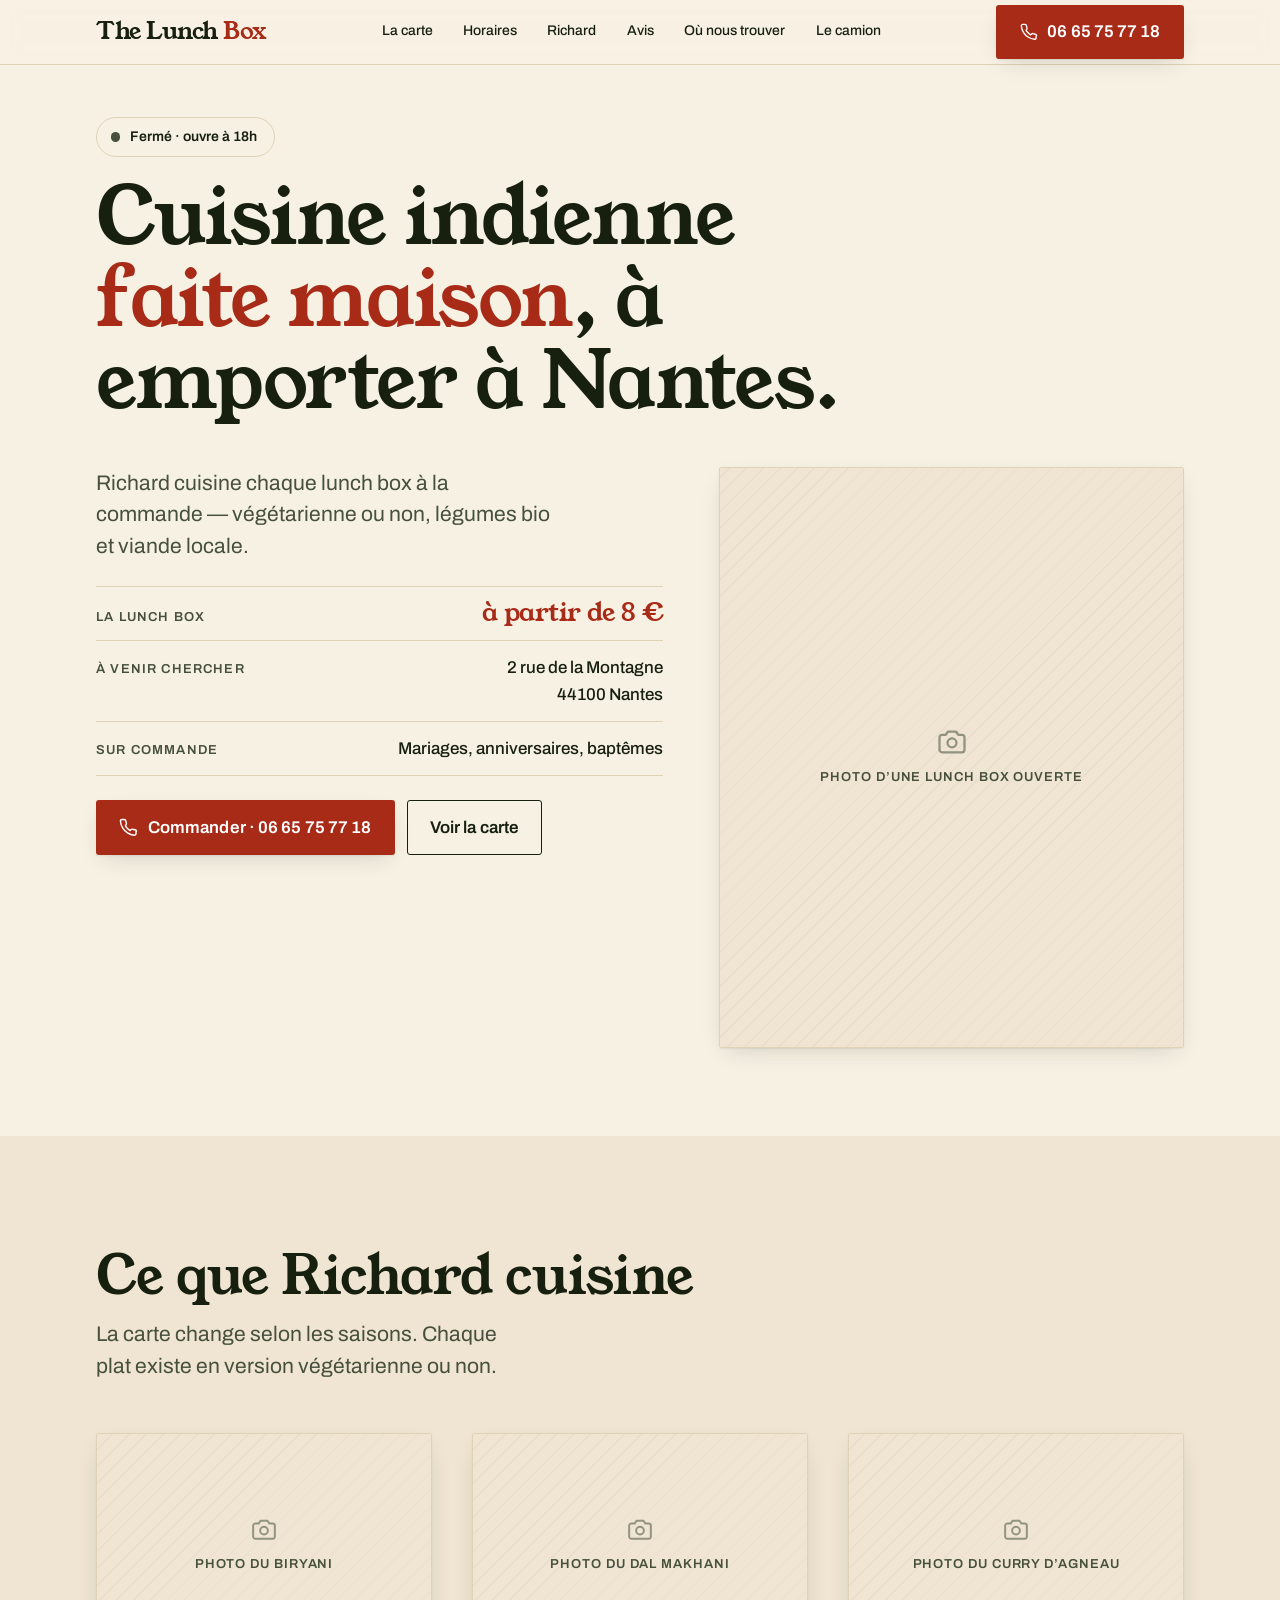
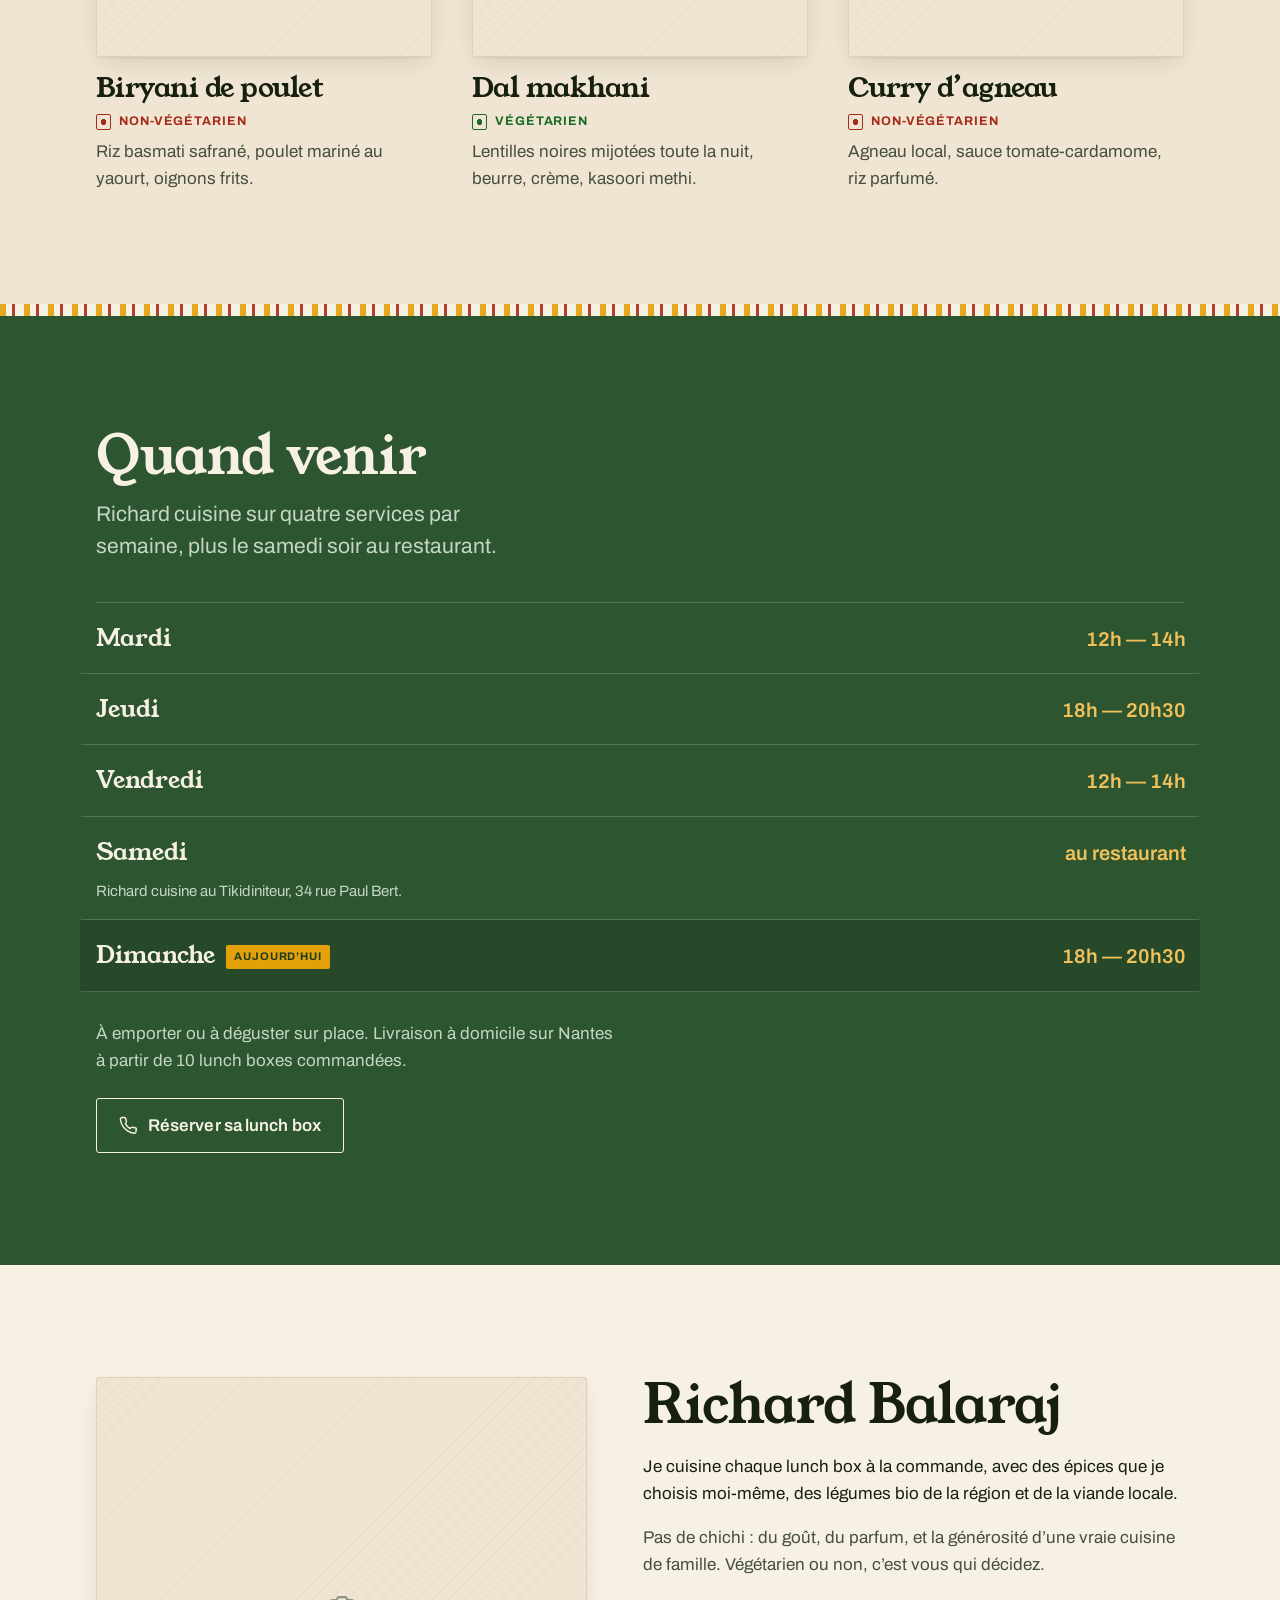
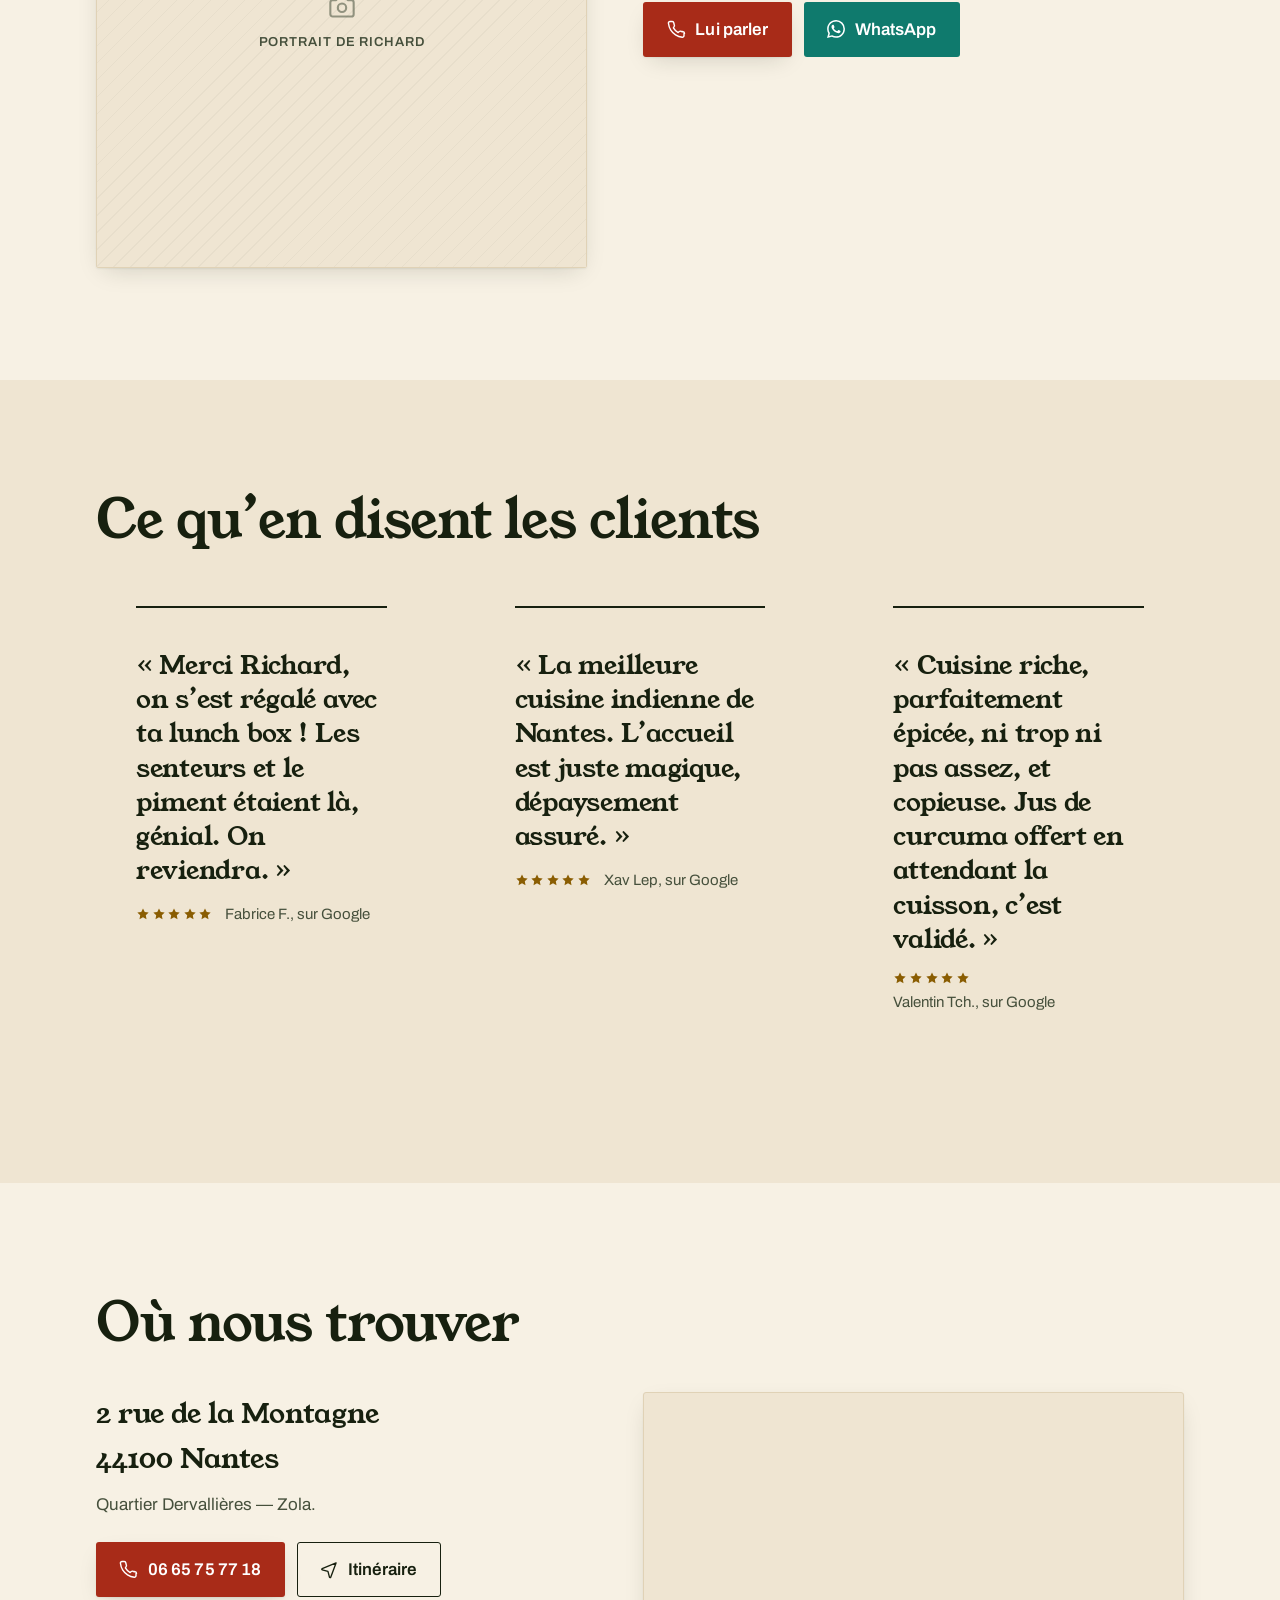
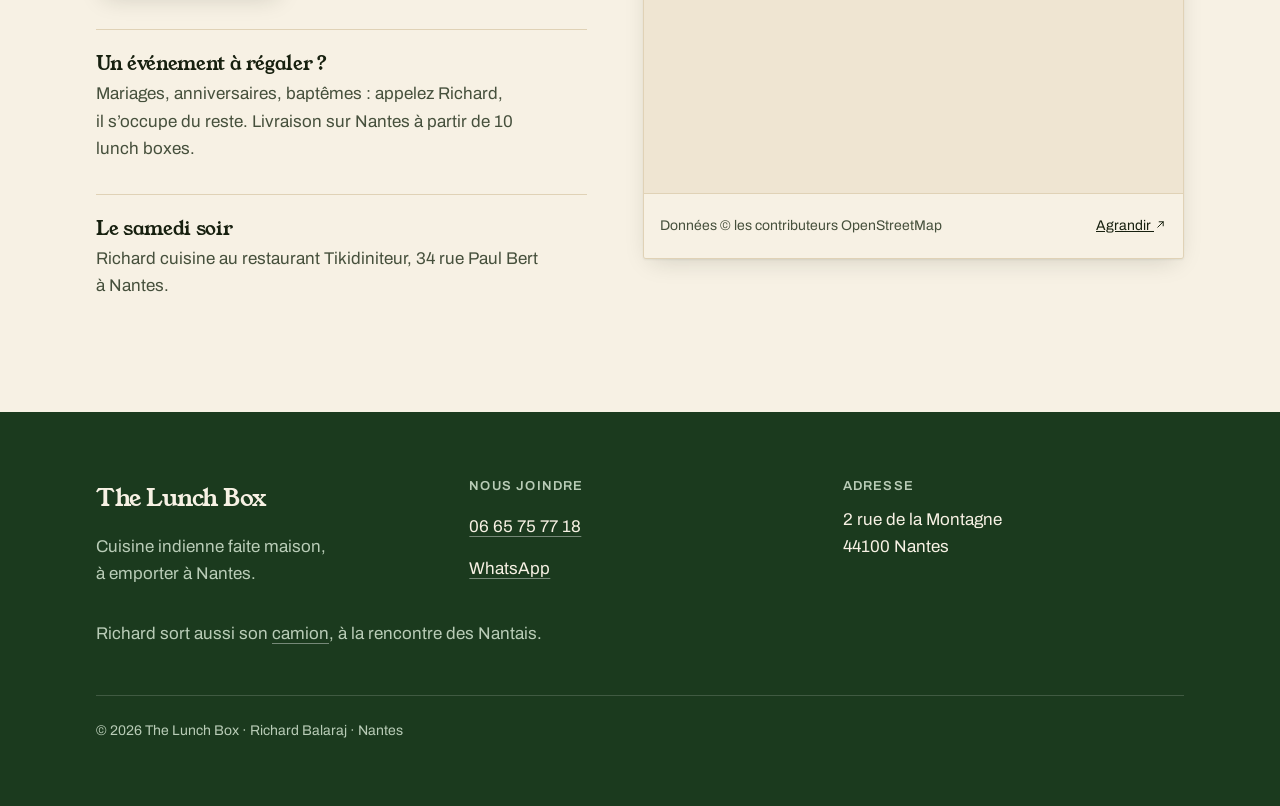
==== index.html @ 8971a8cb "Ajoute la page camion (food-truck.html) Deuxieme page du site pour l'activite camion de Richard, dej" ====
<!doctype html>
<html lang="fr">
<head>
<meta charset="utf-8">
<meta name="viewport" content="width=device-width, initial-scale=1">
<title>The Lunch Box — cuisine indienne à emporter à Nantes</title>
<meta name="description" content="Richard cuisine chaque lunch box à la commande : végétarienne ou non, légumes bio et viande locale. À partir de 8 €, 2 rue de la Montagne, 44100 Nantes. 06 65 75 77 18.">
<meta name="theme-color" content="#F7F1E4">

<meta property="og:type" content="restaurant">
<meta property="og:locale" content="fr_FR">
<meta property="og:site_name" content="The Lunch Box">
<meta property="og:title" content="The Lunch Box — cuisine indienne à emporter à Nantes">
<meta property="og:description" content="La cuisine indienne de Richard, à emporter rue de la Montagne. À partir de 8 €.">
<!-- À AJOUTER quand une photo sera disponible : <meta property="og:image" content="https://…/assets/img/og.jpg"> -->

<link rel="preconnect" href="https://fonts.googleapis.com">
<link rel="preconnect" href="https://fonts.gstatic.com" crossorigin>
<link href="https://fonts.googleapis.com/css2?family=Young+Serif&family=Archivo:wght@400;500;600;700&display=swap" rel="stylesheet">
<link rel="stylesheet" href="assets/css/site.css">

<script type="application/ld+json">
{
  "@context": "https://schema.org",
  "@type": "Restaurant",
  "name": "The Lunch Box",
  "description": "Cuisine indienne faite maison à emporter, végétarienne et non-végétarienne, à Nantes. Légumes bio et viande locale.",
  "servesCuisine": ["Indienne", "Indienne du Sud"],
  "priceRange": "€",
  "currenciesAccepted": "EUR",
  "telephone": "+33665757718",
  "founder": { "@type": "Person", "name": "Richard Balaraj" },
  "address": {
    "@type": "PostalAddress",
    "streetAddress": "2 rue de la Montagne",
    "postalCode": "44100",
    "addressLocality": "Nantes",
    "addressCountry": "FR"
  },
  "geo": { "@type": "GeoCoordinates", "latitude": 47.2120517, "longitude": -1.5794874 },
  "areaServed": { "@type": "City", "name": "Nantes" },
  "openingHoursSpecification": [
    { "@type": "OpeningHoursSpecification", "dayOfWeek": ["Tuesday", "Friday"], "opens": "12:00", "closes": "14:00" },
    { "@type": "OpeningHoursSpecification", "dayOfWeek": ["Thursday", "Sunday"], "opens": "18:00", "closes": "20:30" }
  ],
  "hasMenu": {
    "@type": "Menu",
    "hasMenuSection": {
      "@type": "MenuSection",
      "name": "Lunch box",
      "hasMenuItem": [
        { "@type": "MenuItem", "name": "Biryani de poulet", "description": "Riz basmati safrané, poulet mariné au yaourt, oignons frits." },
        { "@type": "MenuItem", "name": "Dal makhani", "description": "Lentilles noires mijotées toute la nuit, beurre, crème, kasoori methi.", "suitableForDiet": "https://schema.org/VegetarianDiet" },
        { "@type": "MenuItem", "name": "Curry d’agneau", "description": "Agneau local, sauce tomate-cardamome, riz parfumé." }
      ]
    }
  }
}
</script>
</head>
<body>

<!-- Jeu d'icônes : tracé à la main, une seule graisse de trait. -->
<svg width="0" height="0" style="position:absolute" aria-hidden="true" focusable="false">
  <defs>
    <g id="i-phone" fill="none" stroke="currentColor" stroke-width="1.8" stroke-linecap="round" stroke-linejoin="round">
      <path d="M21.5 16.9v2.8a2 2 0 0 1-2.2 2 19.6 19.6 0 0 1-8.5-3 19.3 19.3 0 0 1-6-6 19.6 19.6 0 0 1-3-8.6 2 2 0 0 1 2-2.2h2.8a2 2 0 0 1 2 1.7c.1 1 .4 1.9.7 2.8a2 2 0 0 1-.4 2.1L8.1 9.9a16 16 0 0 0 6 6l1.4-1.3a2 2 0 0 1 2.1-.4c.9.3 1.8.6 2.8.7a2 2 0 0 1 1.7 2Z"/>
    </g>
    <g id="i-pin" fill="none" stroke="currentColor" stroke-width="1.8" stroke-linecap="round" stroke-linejoin="round">
      <path d="M20 10.5c0 5.7-8 11.5-8 11.5s-8-5.8-8-11.5a8 8 0 0 1 16 0Z"/><circle cx="12" cy="10.3" r="2.9"/>
    </g>
    <g id="i-route" fill="none" stroke="currentColor" stroke-width="1.8" stroke-linecap="round" stroke-linejoin="round">
      <path d="M21.4 2.6 2.9 10.2c-.8.3-.8 1.5.1 1.7l7.6 2 2 7.6c.2.9 1.4.9 1.7.1Z"/>
    </g>
    <g id="i-camera" fill="none" stroke="currentColor" stroke-width="1.8" stroke-linecap="round" stroke-linejoin="round">
      <path d="M22 19a2 2 0 0 1-2 2H4a2 2 0 0 1-2-2V9a2 2 0 0 1 2-2h3l1.8-2.6h6.4L17 7h3a2 2 0 0 1 2 2Z"/><circle cx="12" cy="13.5" r="3.6"/>
    </g>
    <g id="i-ext" fill="none" stroke="currentColor" stroke-width="1.8" stroke-linecap="round" stroke-linejoin="round">
      <path d="M7 17 17 7M9.5 7H17v7.5"/>
    </g>
    <path id="i-star" d="M12 2.4 15 8.5l6.7 1-4.9 4.7 1.2 6.7L12 17.7l-6 3.2 1.2-6.7L2.3 9.5l6.7-1Z" fill="currentColor"/>
    <path id="i-wa" fill="currentColor" d="M12.05 0C5.5 0 .16 5.34.16 11.89c0 2.1.55 4.15 1.59 5.95L.06 24l6.3-1.65a11.88 11.88 0 0 0 5.69 1.45c6.55 0 11.89-5.34 11.89-11.89A11.82 11.82 0 0 0 12.05 0Zm0 21.79a9.87 9.87 0 0 1-5.03-1.38l-.36-.21-3.74.98 1-3.65-.24-.37a9.86 9.86 0 0 1-1.51-5.26 9.89 9.89 0 0 1 16.88-6.99 9.83 9.83 0 0 1 2.89 7 9.89 9.89 0 0 1-9.89 9.88Zm5.42-7.4c-.3-.15-1.76-.87-2.03-.97-.27-.1-.47-.15-.67.15-.2.3-.77.96-.94 1.16-.18.2-.35.22-.65.08-.3-.15-1.25-.47-2.39-1.48-.88-.79-1.48-1.76-1.65-2.06-.17-.3-.02-.46.13-.6.14-.14.3-.35.44-.52.15-.18.2-.3.3-.5.1-.2.05-.37-.02-.52-.08-.15-.67-1.61-.92-2.2-.24-.58-.49-.5-.67-.51h-.57c-.2 0-.52.07-.79.37-.27.3-1.04 1.02-1.04 2.48s1.07 2.87 1.21 3.07c.15.2 2.1 3.2 5.08 4.49.71.3 1.26.49 1.7.62.7.23 1.35.2 1.87.12.57-.09 1.75-.72 2-1.41.25-.7.25-1.29.18-1.42-.08-.12-.28-.2-.57-.35Z"/>
  </defs>
</svg>

<header class="top">
  <div class="wrap top__in">
    <a class="mark" href="#haut">The&nbsp;Lunch&nbsp;<em>Box</em></a>
    <nav class="nav" aria-label="Sections du site">
      <a href="#carte">La carte</a>
      <a href="#horaires">Horaires</a>
      <a href="#richard">Richard</a>
      <a href="#avis">Avis</a>
      <a href="#venir">Où nous trouver</a>
      <a href="food-truck.html">Le camion</a>
    </nav>
    <a class="btn btn--go" href="tel:+33665757718">
      <svg width="18" height="18" viewBox="0 0 24 24" aria-hidden="true"><use href="#i-phone"/></svg>
      06 65 75 77 18
    </a>
  </div>
</header>

<main id="haut">

  <!-- ACCUEIL ----------------------------------------------------------- -->
  <section class="wrap hero">
    <a class="status" href="#horaires" id="statut" data-open="">
      <span class="status__dot" aria-hidden="true"></span>
      <span data-statut-texte>Mardi et vendredi le midi, jeudi et dimanche le soir</span>
    </a>

    <h1 class="t-hero">Cuisine indienne <em>faite maison</em>, à emporter à Nantes.</h1>

    <div class="hero__grid">
      <div>
        <p class="lede muted">Richard cuisine chaque lunch box à la commande — végétarienne ou non,
          légumes bio et viande locale.</p>

        <dl class="facts">
          <div><dt>La lunch box</dt><dd class="price">à partir de 8 €</dd></div>
          <div><dt>À venir chercher</dt><dd>2 rue de la Montagne<br>44100 Nantes</dd></div>
          <div><dt>Sur commande</dt><dd>Mariages, anniversaires, baptêmes</dd></div>
        </dl>

        <div class="hero__actions">
          <a class="btn btn--go" href="tel:+33665757718">
            <svg width="19" height="19" viewBox="0 0 24 24" aria-hidden="true"><use href="#i-phone"/></svg>
            Commander · 06 65 75 77 18
          </a>
          <a class="btn btn--line" href="#carte">Voir la carte</a>
        </div>
      </div>

      <figure class="shot shot--tall">
        <!-- REMPLACER PAR : <img src="assets/img/lunchbox.jpg" alt="Une lunch box ouverte, riz et curry" width="1000" height="1250"> -->
        <span class="shot__todo">
          <svg width="30" height="30" viewBox="0 0 24 24" aria-hidden="true"><use href="#i-camera"/></svg>
          <span>Photo d’une lunch box ouverte</span>
        </span>
      </figure>
    </div>
  </section>

  <!-- LA CARTE ---------------------------------------------------------- -->
  <section id="carte" class="band band--paper">
    <div class="wrap">
      <h2 class="t-sect">Ce que Richard cuisine</h2>
      <p class="lede muted" style="margin-top:.85rem">La carte change selon les saisons.
        Chaque plat existe en version végétarienne ou non.</p>

      <div class="dishes">
        <article class="dish">
          <figure class="shot shot--wide">
            <!-- REMPLACER PAR : <img src="assets/img/biryani.jpg" alt="Biryani de poulet" width="900" height="600"> -->
            <span class="shot__todo">
              <svg width="26" height="26" viewBox="0 0 24 24" aria-hidden="true"><use href="#i-camera"/></svg>
              <span>Photo du biryani</span>
            </span>
          </figure>
          <h3 class="t-item">Biryani de poulet</h3>
          <p class="mark-veg" data-veg="non">Non-végétarien</p>
          <p>Riz basmati safrané, poulet mariné au yaourt, oignons frits.</p>
        </article>

        <article class="dish">
          <figure class="shot shot--wide">
            <!-- REMPLACER PAR : <img src="assets/img/dal-makhani.jpg" alt="Dal makhani" width="900" height="600"> -->
            <span class="shot__todo">
              <svg width="26" height="26" viewBox="0 0 24 24" aria-hidden="true"><use href="#i-camera"/></svg>
              <span>Photo du dal makhani</span>
            </span>
          </figure>
          <h3 class="t-item">Dal makhani</h3>
          <p class="mark-veg" data-veg="oui">Végétarien</p>
          <p>Lentilles noires mijotées toute la nuit, beurre, crème, kasoori methi.</p>
        </article>

        <article class="dish">
          <figure class="shot shot--wide">
            <!-- REMPLACER PAR : <img src="assets/img/curry-agneau.jpg" alt="Curry d’agneau" width="900" height="600"> -->
            <span class="shot__todo">
              <svg width="26" height="26" viewBox="0 0 24 24" aria-hidden="true"><use href="#i-camera"/></svg>
              <span>Photo du curry d’agneau</span>
            </span>
          </figure>
          <h3 class="t-item">Curry d’agneau</h3>
          <p class="mark-veg" data-veg="non">Non-végétarien</p>
          <p>Agneau local, sauce tomate-cardamome, riz parfumé.</p>
        </article>
      </div>
    </div>
  </section>

  <!-- HORAIRES ---------------------------------------------------------- -->
  <div class="blockprint" aria-hidden="true"></div>
  <section id="horaires" class="band band--leaf">
    <div class="wrap">
      <h2 class="t-sect">Quand venir</h2>
      <p class="lede muted" style="margin-top:.85rem">Richard cuisine sur quatre services par semaine,
        plus le samedi soir au restaurant.</p>

      <ul class="hours">
        <li data-jour="2">
          <span class="hours__day">Mardi</span>
          <span class="hours__time">12h — 14h</span>
        </li>
        <li data-jour="4">
          <span class="hours__day">Jeudi</span>
          <span class="hours__time">18h — 20h30</span>
        </li>
        <li data-jour="5">
          <span class="hours__day">Vendredi</span>
          <span class="hours__time">12h — 14h</span>
        </li>
        <li data-jour="6">
          <span class="hours__day">Samedi</span>
          <span class="hours__time">au restaurant</span>
          <span class="hours__note">Richard cuisine au Tikidiniteur, 34 rue Paul Bert.</span>
        </li>
        <li data-jour="0">
          <span class="hours__day">Dimanche</span>
          <span class="hours__time">18h — 20h30</span>
        </li>
      </ul>

      <p class="muted" style="margin-top:1.75rem;max-width:52ch">
        À emporter ou à déguster sur place. Livraison à domicile sur Nantes
        à partir de 10 lunch boxes commandées.
      </p>

      <div class="stack">
        <a class="btn btn--line" href="tel:+33665757718">
          <svg width="19" height="19" viewBox="0 0 24 24" aria-hidden="true"><use href="#i-phone"/></svg>
          Réserver sa lunch box
        </a>
      </div>
    </div>
  </section>

  <!-- RICHARD ----------------------------------------------------------- -->
  <section id="richard" class="band">
    <div class="wrap contact__grid">
      <figure class="shot shot--face">
        <!-- REMPLACER PAR : <img src="assets/img/richard.jpg" alt="Richard Balaraj dans sa cuisine" width="800" height="800"> -->
        <span class="shot__todo">
          <svg width="28" height="28" viewBox="0 0 24 24" aria-hidden="true"><use href="#i-camera"/></svg>
          <span>Portrait de Richard</span>
        </span>
      </figure>
      <div>
        <h2 class="t-sect">Richard Balaraj</h2>
        <div class="prose" style="display:grid;gap:1rem;margin-top:1.25rem">
          <p>Je cuisine chaque lunch box à la commande, avec des épices que je choisis
            moi-même, des légumes bio de la région et de la viande locale.</p>
          <p class="muted">Pas de chichi : du goût, du parfum, et la générosité d’une vraie
            cuisine de famille. Végétarien ou non, c’est vous qui décidez.</p>
        </div>
        <div class="stack">
          <a class="btn btn--go" href="tel:+33665757718">
            <svg width="19" height="19" viewBox="0 0 24 24" aria-hidden="true"><use href="#i-phone"/></svg>
            Lui parler
          </a>
          <a class="btn btn--wa" href="https://wa.me/33665757718">
            <svg width="18" height="18" viewBox="0 0 24 24" aria-hidden="true"><use href="#i-wa"/></svg>
            WhatsApp
          </a>
        </div>
      </div>
    </div>
  </section>

  <!-- AVIS -------------------------------------------------------------- -->
  <section id="avis" class="band band--paper">
    <div class="wrap">
      <h2 class="t-sect">Ce qu’en disent les clients</h2>

      <div class="reviews">
        <figure class="review">
          <blockquote class="t-quote">« Merci Richard, on s’est régalé avec ta lunch box ! Les senteurs
            et le piment étaient là, génial. On reviendra. »</blockquote>
          <figcaption>
            <span class="stars" aria-label="5 étoiles sur 5">
              <svg width="14" height="14" viewBox="0 0 24 24" aria-hidden="true"><use href="#i-star"/></svg>
              <svg width="14" height="14" viewBox="0 0 24 24" aria-hidden="true"><use href="#i-star"/></svg>
              <svg width="14" height="14" viewBox="0 0 24 24" aria-hidden="true"><use href="#i-star"/></svg>
              <svg width="14" height="14" viewBox="0 0 24 24" aria-hidden="true"><use href="#i-star"/></svg>
              <svg width="14" height="14" viewBox="0 0 24 24" aria-hidden="true"><use href="#i-star"/></svg>
            </span>
            Fabrice F., sur Google
          </figcaption>
        </figure>

        <figure class="review">
          <blockquote class="t-quote">« La meilleure cuisine indienne de Nantes. L’accueil est juste
            magique, dépaysement assuré. »</blockquote>
          <figcaption>
            <span class="stars" aria-label="5 étoiles sur 5">
              <svg width="14" height="14" viewBox="0 0 24 24" aria-hidden="true"><use href="#i-star"/></svg>
              <svg width="14" height="14" viewBox="0 0 24 24" aria-hidden="true"><use href="#i-star"/></svg>
              <svg width="14" height="14" viewBox="0 0 24 24" aria-hidden="true"><use href="#i-star"/></svg>
              <svg width="14" height="14" viewBox="0 0 24 24" aria-hidden="true"><use href="#i-star"/></svg>
              <svg width="14" height="14" viewBox="0 0 24 24" aria-hidden="true"><use href="#i-star"/></svg>
            </span>
            Xav Lep, sur Google
          </figcaption>
        </figure>

        <figure class="review">
          <blockquote class="t-quote">« Cuisine riche, parfaitement épicée, ni trop ni pas assez, et
            copieuse. Jus de curcuma offert en attendant la cuisson, c’est validé. »</blockquote>
          <figcaption>
            <span class="stars" aria-label="5 étoiles sur 5">
              <svg width="14" height="14" viewBox="0 0 24 24" aria-hidden="true"><use href="#i-star"/></svg>
              <svg width="14" height="14" viewBox="0 0 24 24" aria-hidden="true"><use href="#i-star"/></svg>
              <svg width="14" height="14" viewBox="0 0 24 24" aria-hidden="true"><use href="#i-star"/></svg>
              <svg width="14" height="14" viewBox="0 0 24 24" aria-hidden="true"><use href="#i-star"/></svg>
              <svg width="14" height="14" viewBox="0 0 24 24" aria-hidden="true"><use href="#i-star"/></svg>
            </span>
            Valentin Tch., sur Google
          </figcaption>
        </figure>
      </div>
    </div>
  </section>

  <!-- OÙ NOUS TROUVER --------------------------------------------------- -->
  <section id="venir" class="band">
    <div class="wrap">
      <h2 class="t-sect">Où nous trouver</h2>

      <div class="contact__grid" style="margin-top:clamp(1.75rem,4vw,2.5rem)">
        <div>
          <p class="t-item" style="font-family:var(--display)">2 rue de la Montagne<br>44100 Nantes</p>
          <p class="muted" style="margin-top:.6rem">Quartier Dervallières — Zola.</p>

          <div class="stack">
            <a class="btn btn--go" href="tel:+33665757718">
              <svg width="19" height="19" viewBox="0 0 24 24" aria-hidden="true"><use href="#i-phone"/></svg>
              06 65 75 77 18
            </a>
            <a class="btn btn--line" href="https://www.google.com/maps/dir/?api=1&amp;destination=2+rue+de+la+Montagne%2C+44100+Nantes" target="_blank" rel="noopener">
              <svg width="18" height="18" viewBox="0 0 24 24" aria-hidden="true"><use href="#i-route"/></svg>
              Itinéraire
            </a>
          </div>

          <div class="note">
            <h3>Un événement à régaler ?</h3>
            <p class="muted">Mariages, anniversaires, baptêmes : appelez Richard, il s’occupe du reste.
              Livraison sur Nantes à partir de 10 lunch boxes.</p>
          </div>

          <div class="note">
            <h3>Le samedi soir</h3>
            <p class="muted">Richard cuisine au restaurant Tikidiniteur, 34 rue Paul Bert à Nantes.</p>
          </div>
        </div>

        <div class="map">
          <iframe
            title="Carte : 2 rue de la Montagne, 44100 Nantes"
            src="https://www.openstreetmap.org/export/embed.html?bbox=-1.5845%2C47.2093%2C-1.5745%2C47.2148&amp;layer=mapnik&amp;marker=47.2120517%2C-1.5794874"
            loading="lazy" referrerpolicy="no-referrer-when-downgrade"></iframe>
          <p class="map__foot">
            <span class="muted">Données © les contributeurs OpenStreetMap</span>
            <a href="https://www.openstreetmap.org/?mlat=47.21205&amp;mlon=-1.57949#map=17/47.21205/-1.57949" target="_blank" rel="noopener">
              Agrandir <svg width="13" height="13" viewBox="0 0 24 24" aria-hidden="true" style="display:inline-block;vertical-align:-1px"><use href="#i-ext"/></svg>
            </a>
          </p>
        </div>
      </div>
    </div>
  </section>
</main>

<footer class="foot">
  <div class="wrap">
    <div class="foot__grid">
      <div>
        <p class="mark" style="display:block;margin-bottom:.6rem">The Lunch Box</p>
        <p class="muted">Cuisine indienne faite maison,<br>à emporter à Nantes.</p>
      </div>
      <div>
        <p class="label" style="color:#B9CCB7">Nous joindre</p>
        <p style="margin-top:.6rem"><a href="tel:+33665757718">06 65 75 77 18</a></p>
        <p><a href="https://wa.me/33665757718">WhatsApp</a></p>
      </div>
      <div>
        <p class="label" style="color:#B9CCB7">Adresse</p>
        <p style="margin-top:.6rem">2 rue de la Montagne<br>44100 Nantes</p>
      </div>
    </div>
    <p class="muted" style="margin-top:1.5rem">Richard sort aussi son <a href="food-truck.html">camion</a>, à la rencontre des Nantais.</p>
    <p class="foot__legal">© <span id="annee">2026</span> The Lunch Box · Richard Balaraj · Nantes</p>
  </div>
</footer>

<!-- Barre d'action mobile : l'appel toujours à portée de pouce -->
<nav class="callbar" aria-label="Actions rapides">
  <a href="tel:+33665757718">
    <svg width="18" height="18" viewBox="0 0 24 24" aria-hidden="true"><use href="#i-phone"/></svg>
    Appeler
  </a>
  <a href="https://wa.me/33665757718">
    <svg width="17" height="17" viewBox="0 0 24 24" aria-hidden="true"><use href="#i-wa"/></svg>
    WhatsApp
  </a>
  <a href="https://www.google.com/maps/dir/?api=1&amp;destination=2+rue+de+la+Montagne%2C+44100+Nantes" target="_blank" rel="noopener">
    <svg width="17" height="17" viewBox="0 0 24 24" aria-hidden="true"><use href="#i-pin"/></svg>
    Y aller
  </a>
</nav>

<script>
/* Ouvert / fermé en direct, calculé à l'heure de Paris.
   Sans JavaScript, la pastille affiche déjà les jours de service : rien ne casse. */
(function () {
  var SERVICES = [
    { jour: 2, de: 720, a: 840,  quand: 'mardi midi' },
    { jour: 4, de: 1080, a: 1230, quand: 'jeudi soir' },
    { jour: 5, de: 720, a: 840,  quand: 'vendredi midi' },
    { jour: 0, de: 1080, a: 1230, quand: 'dimanche soir' }
  ];
  var INDEX = { Sun: 0, Mon: 1, Tue: 2, Wed: 3, Thu: 4, Fri: 5, Sat: 6 };

  function maintenant() {
    var parts = new Intl.DateTimeFormat('en-US', {
      timeZone: 'Europe/Paris', weekday: 'short', hour: '2-digit', minute: '2-digit', hour12: false
    }).formatToParts(new Date());
    var get = function (t) { return (parts.find(function (p) { return p.type === t; }) || {}).value; };
    var h = parseInt(get('hour'), 10) % 24;
    return { jour: INDEX[get('weekday')], min: h * 60 + parseInt(get('minute'), 10) };
  }

  function hhmm(m) {
    var h = Math.floor(m / 60), r = m % 60;
    return r ? h + 'h' + (r < 10 ? '0' + r : r) : h + 'h';
  }

  var pastille = document.getElementById('statut');
  var texte = pastille && pastille.querySelector('[data-statut-texte]');
  if (!texte || typeof Intl === 'undefined' || !Intl.DateTimeFormat) return;

  var t;
  try { t = maintenant(); } catch (e) { return; }
  if (t.jour === undefined || isNaN(t.min)) return;

  /* Le service du jour en cours */
  var i, s;
  for (i = 0; i < SERVICES.length; i++) {
    s = SERVICES[i];
    if (s.jour === t.jour && t.min >= s.de && t.min < s.a) {
      pastille.setAttribute('data-open', 'oui');
      texte.textContent = 'Ouvert maintenant · jusqu’à ' + hhmm(s.a);
      return marquerAujourdhui(t.jour);
    }
    if (s.jour === t.jour && t.min >= s.de - 90 && t.min < s.de) {
      pastille.setAttribute('data-open', 'bientot');
      texte.textContent = 'Ouvre à ' + hhmm(s.de) + ' · commandes possibles dès maintenant';
      return marquerAujourdhui(t.jour);
    }
  }

  /* Samedi : Richard cuisine, mais au Tikidiniteur. Afficher « fermé » serait faux. */
  if (t.jour === 6 && t.min >= 960) {
    pastille.setAttribute('data-open', 'bientot');
    texte.textContent = 'Ce soir, Richard cuisine au Tikidiniteur, 34 rue Paul Bert';
    return marquerAujourdhui(t.jour);
  }

  /* Sinon : le prochain service, dans les sept jours qui viennent.
     On compte en jours de calendrier, pas en minutes écoulées — sinon un
     service à 46 h passe pour « demain ». */
  var meilleur = null, ecart, jours;
  for (i = 0; i < SERVICES.length; i++) {
    s = SERVICES[i];
    jours = (s.jour - t.jour + 7) % 7;
    ecart = jours * 1440 + s.de - t.min;
    if (ecart <= 0) { jours += 7; ecart += 7 * 1440; }
    if (meilleur === null || ecart < meilleur.ecart) meilleur = { ecart: ecart, jours: jours, s: s };
  }
  if (meilleur) {
    pastille.setAttribute('data-open', 'non');
    if (meilleur.jours === 0) {
      texte.textContent = 'Fermé · ouvre à ' + hhmm(meilleur.s.de);
    } else {
      var quand = meilleur.jours === 1
        ? 'demain ' + (meilleur.s.de < 840 ? 'midi' : 'soir')
        : meilleur.s.quand;
      texte.textContent = 'Fermé · prochain service ' + quand + ' à ' + hhmm(meilleur.s.de);
    }
  }
  marquerAujourdhui(t.jour);

  function marquerAujourdhui(jour) {
    var ligne = document.querySelector('.hours li[data-jour="' + jour + '"]');
    if (ligne) ligne.setAttribute('data-today', '');
  }
})();

document.getElementById('annee').textContent = new Date().getFullYear();
</script>

</body>
</html>
---- assets/css/site.css ----
/* ============================================================================
   The Lunch Box — feuille de style partagée
   Une seule feuille pour tout le site. Les futures pages (jus, food-truck)
   réutilisent tout et changent seulement la couleur de marque via
   <html data-brand="jus"> (voir « Déclinaisons » en bas de fichier).
   ========================================================================= */

/* --- 1. Jetons ----------------------------------------------------------- */

:root {
  /* Fond — le crème du riz basmati, pas un beige de bureau */
  --paper:       #F7F1E4;
  --paper-deep:  #EFE5D2;
  --paper-edge:  #E0D2B6;

  /* Encre — un noir de feuille de bananier, jamais un noir pur */
  --ink:         #17200F;
  --ink-soft:    #46503C;   /* texte secondaire : teinté depuis l'encre, jamais gris */

  /* Feuille de curry — porte des régions entières */
  --leaf:        #2C5530;
  --leaf-deep:   #1B3A1E;
  --leaf-line:   #6E9370;

  /* Curcuma — chiffres, marques, filets. Jamais du texte courant sur crème. */
  --turmeric:    #E3A008;   /* aplats, pastilles, filets */
  --turmeric-up: #F0C05A;   /* le même or, éclairci pour rester lisible sur le vert */
  --turmeric-ink:#8A5D02;

  /* Piment — la seule couleur d'action */
  --chili:       #A82B18;
  --chili-deep:  #7E1E0F;

  --brand:       var(--leaf);
  --brand-deep:  var(--leaf-deep);

  /* Typographie */
  --display: "Young Serif", "Iowan Old Style", Georgia, serif;
  --text:    "Archivo", -apple-system, BlinkMacSystemFont, "Segoe UI", sans-serif;

  /* Rythme */
  --gap:     clamp(1rem, 3vw, 1.5rem);
  --pad:     clamp(1.25rem, 5vw, 4.5rem);
  --band:    clamp(3.5rem, 9vw, 7rem);
  --measure: 66ch;
  --wrap:    76rem;

  --radius:  3px;
  --lift:    0 1px 2px rgba(23, 32, 15, .06), 0 8px 24px -8px rgba(23, 32, 15, .18);
  --lift-lg: 0 2px 4px rgba(23, 32, 15, .07), 0 20px 48px -16px rgba(23, 32, 15, .26);

  --ease: cubic-bezier(.16, 1, .3, 1);
}

/* --- 2. Base ------------------------------------------------------------- */

*, *::before, *::after { box-sizing: border-box; }

html {
  -webkit-text-size-adjust: 100%;
  scroll-behavior: smooth;
  scroll-padding-top: 5rem;
}

body {
  margin: 0;
  background: var(--paper);
  color: var(--ink);
  font-family: var(--text);
  font-size: clamp(1rem, .96rem + .2vw, 1.0625rem);
  line-height: 1.6;
  font-synthesis-weight: none;
  -webkit-font-smoothing: antialiased;
  overflow-x: hidden;
}

img, svg, iframe { display: block; max-width: 100%; }
img { height: auto; }

h1, h2, h3 {
  font-family: var(--display);
  font-weight: 400;
  letter-spacing: -.018em;
  line-height: 1.04;
  text-wrap: balance;
  margin: 0;
}

p { margin: 0; text-wrap: pretty; }

a { color: inherit; }

ul, ol, dl, dd { margin: 0; padding: 0; }
li { list-style: none; }

/* Surfaces du navigateur — elles font aussi partie du design */
::selection { background: var(--turmeric); color: var(--ink); }
:root { caret-color: var(--chili); accent-color: var(--leaf); }

:where(a, button, [tabindex]):focus-visible {
  outline: 2.5px solid var(--chili);
  outline-offset: 3px;
  border-radius: 2px;
}

@supports (scrollbar-color: red blue) {
  html { scrollbar-color: var(--paper-edge) var(--paper); scrollbar-width: thin; }
}

.sr {
  position: absolute; width: 1px; height: 1px;
  padding: 0; margin: -1px; overflow: hidden;
  clip-path: inset(50%); white-space: nowrap;
}

/* --- 3. Échelle typographique ------------------------------------------- */

.t-hero  { font-size: clamp(2.3rem, 1.4rem + 4.4vw, 6rem); }
.t-sect  { font-size: clamp(1.9rem, 1.3rem + 2.8vw, 3.4rem); }
.t-item  { font-size: clamp(1.3rem, 1.1rem + 1vw, 1.75rem); }
.t-quote { font-size: clamp(1.2rem, 1.02rem + .9vw, 1.6rem); line-height: 1.34; }

.lede {
  font-size: clamp(1.08rem, 1rem + .5vw, 1.32rem);
  line-height: 1.5;
  max-width: 34ch;
}

.prose { max-width: var(--measure); }
.muted { color: var(--ink-soft); }

.label {
  font-size: .8125rem;
  font-weight: 600;
  letter-spacing: .09em;
  text-transform: uppercase;
  color: var(--ink-soft);
}

/* --- 4. Structure -------------------------------------------------------- */

.wrap {
  width: 100%;
  max-width: var(--wrap);
  margin-inline: auto;
  padding-inline: var(--pad);
}

.band { padding-block: var(--band); }
.band--paper { background: var(--paper-deep); }
.band--leaf  { background: var(--brand); color: var(--paper); }
.band--leaf .muted { color: #C6D6C4; }

/* Filet imprimé au tampon — le seul motif du site, une seule fonction :
   marquer le haut d'un bandeau. */
.blockprint {
  height: 12px;
  background:
    repeating-linear-gradient(90deg,
      var(--turmeric) 0 6px, transparent 6px 12px,
      var(--chili) 12px 15px, transparent 15px 24px);
  opacity: .9;
}

.rule {
  border: 0;
  height: 1px;
  background: var(--paper-edge);
  margin: 0;
}
.band--leaf .rule { background: rgba(255, 255, 255, .18); }

/* --- 5. Boutons ---------------------------------------------------------- */

.btn {
  display: inline-flex;
  align-items: center;
  justify-content: center;
  gap: .6rem;
  min-height: 3rem;
  padding: .8rem 1.4rem;
  border: 1px solid transparent;
  border-radius: var(--radius);
  font: inherit;
  font-weight: 600;
  letter-spacing: .005em;
  text-decoration: none;
  cursor: pointer;
  transition: transform .25s var(--ease), background-color .25s var(--ease),
              border-color .25s var(--ease), box-shadow .25s var(--ease);
}
.btn svg { flex: none; }

.btn--go    { background: var(--chili); color: #fff; box-shadow: var(--lift); }
.btn--go:hover    { background: var(--chili-deep); transform: translateY(-2px); box-shadow: var(--lift-lg); }
.btn--go:active   { transform: translateY(0); }

.btn--line  { border-color: currentColor; color: var(--ink); }
.btn--line:hover  { background: var(--ink); color: var(--paper); border-color: var(--ink); }
.band--leaf .btn--line { color: var(--paper); }
.band--leaf .btn--line:hover { background: var(--paper); color: var(--brand-deep); border-color: var(--paper); }

.btn--wa    { background: #0F7A6D; color: #fff; }
.btn--wa:hover { background: #0A5F55; transform: translateY(-2px); }

.btn--full { width: 100%; }

/* --- 6. En-tête ---------------------------------------------------------- */

.top {
  position: sticky;
  top: 0;
  z-index: 40;
  background: color-mix(in srgb, var(--paper) 88%, transparent);
  backdrop-filter: blur(10px) saturate(1.4);
  border-bottom: 1px solid var(--paper-edge);
}

.top__in {
  display: flex;
  align-items: center;
  justify-content: space-between;
  gap: var(--gap);
  min-height: 4rem;
}

.mark {
  font-family: var(--display);
  font-size: clamp(1.2rem, 1.08rem + .5vw, 1.5rem);
  letter-spacing: -.02em;
  text-decoration: none;
  white-space: nowrap;
  padding-block: .3rem;
}
.mark em { font-style: normal; color: var(--chili); }

.nav { display: none; }

@media (min-width: 62rem) {
  .nav {
    display: flex;
    gap: 1.9rem;
    font-size: .875rem;
    font-weight: 500;
  }
  .nav a {
    text-decoration: none;
    padding-block: .6rem;
    border-bottom: 1.5px solid transparent;
    transition: border-color .2s var(--ease), color .2s var(--ease);
  }
  .nav a:hover { border-bottom-color: var(--chili); }
}

.top .btn { display: none; }
@media (min-width: 48rem) { .top .btn { display: inline-flex; } }

/* --- 7. Ouverture (le moment vivant du site) ---------------------------- */

.status {
  display: inline-flex;
  align-items: center;
  gap: .6rem;
  padding: .6rem 1.05rem .6rem .85rem;
  border-radius: 999px;
  border: 1px solid var(--paper-edge);
  background: var(--paper);
  color: var(--ink);
  font-size: .875rem;
  font-weight: 600;
  line-height: 1.35;
  text-align: left;
  text-decoration: none;
  transition: border-color .25s var(--ease), background-color .25s var(--ease);
}
.status:hover { border-color: var(--ink-soft); }
.status__dot {
  flex: none;
  width: .6rem; height: .6rem;
  border-radius: 50%;
  background: var(--ink-soft);
}
.status[data-open="oui"] { border-color: #9ABF98; background: #EAF3E7; color: var(--leaf-deep); }
.status[data-open="oui"] .status__dot {
  background: #2E8B36;
  animation: beat 2.4s var(--ease) infinite;
}
.status[data-open="bientot"] { border-color: #E6C888; background: #FBF2DC; color: var(--turmeric-ink); }
.status[data-open="bientot"] .status__dot { background: var(--turmeric); }

@keyframes beat {
  0%, 100% { box-shadow: 0 0 0 0 rgba(46, 139, 54, .55); }
  70%      { box-shadow: 0 0 0 .5rem rgba(46, 139, 54, 0); }
}

.band--leaf .status { background: rgba(255, 255, 255, .1); border-color: rgba(255, 255, 255, .3); color: var(--paper); }
.band--leaf .status[data-open="oui"] { background: rgba(255, 255, 255, .16); border-color: #A9CFA6; color: #fff; }
.band--leaf .status[data-open="bientot"] { background: rgba(227, 160, 8, .16); border-color: var(--turmeric); color: #FBEBC6; }

/* --- 8. Accueil ---------------------------------------------------------- */

.hero { padding-block: clamp(2rem, 4.5vw, 3.25rem) clamp(3rem, 7vw, 5.5rem); }

/* Le titre court sur toute la largeur : c'est la manchette.
   Les faits et la photo se partagent la ligne en dessous. */
.hero h1 { margin-block: 1.25rem clamp(1.75rem, 4vw, 2.75rem); }
.hero h1 em { font-style: normal; color: var(--chili); }

.hero__grid { display: grid; gap: clamp(2rem, 5vw, 3.5rem); }

@media (min-width: 62rem) {
  .hero__grid {
    grid-template-columns: minmax(0, 1fr) minmax(0, .82fr);
    align-items: start;
  }
  .hero .lede { max-width: 38ch; }
}

.hero__actions {
  display: flex;
  flex-wrap: wrap;
  gap: .75rem;
  margin-top: 1.5rem;
}
.hero__actions .btn { flex: 1 1 auto; }
@media (min-width: 30rem) { .hero__actions .btn { flex: 0 0 auto; } }

/* Les faits, en fiche produit — pas en cartes */
.facts {
  display: grid;
  gap: 0;
  margin-top: 1.5rem;
  border-top: 1px solid var(--paper-edge);
}
.facts > div {
  padding-block: .8rem;
  border-bottom: 1px solid var(--paper-edge);
}
.facts dt { font-size: .8125rem; font-weight: 600; letter-spacing: .09em; text-transform: uppercase; color: var(--ink-soft); }
.facts dd { font-weight: 500; margin-top: .15rem; }

/* Sur téléphone, l'étiquette passe au-dessus : plus de valeurs en drapeau
   à droite qui se coupent en deux. */
@media (min-width: 34rem) {
  .facts > div {
    display: flex;
    align-items: baseline;
    justify-content: space-between;
    gap: 1.5rem;
  }
  .facts dd { text-align: right; margin-top: 0; }
}
.facts .price {
  font-family: var(--display);
  font-size: 1.6rem;
  line-height: 1;
  color: var(--chili);
  letter-spacing: -.02em;
}

/* --- 9. Emplacements photo ---------------------------------------------- */
/* Tant que les vraies photos ne sont pas là, on montre un cadre assumé —
   pas un faux plat. Remplacer le <span> par <img> le moment venu. */

.shot {
  position: relative;
  margin: 0;
  overflow: hidden;
  border-radius: var(--radius);
  background: var(--paper-deep);
  box-shadow: var(--lift);
}
.shot img { width: 100%; height: 100%; object-fit: cover; }

.shot--tall  { aspect-ratio: 4 / 5; }
.shot--wide  { aspect-ratio: 3 / 2; }
.shot--face  { aspect-ratio: 1 / 1; }

.shot__todo {
  position: absolute;
  inset: 0;
  display: flex;
  flex-direction: column;
  align-items: center;
  justify-content: center;
  gap: .7rem;
  padding: 1.5rem;
  text-align: center;
  color: var(--ink-soft);
  background:
    repeating-linear-gradient(-45deg,
      transparent 0 11px, rgba(23, 32, 15, .035) 11px 12px);
  box-shadow: inset 0 0 0 1px var(--paper-edge);
}
.shot__todo span { font-size: .8125rem; font-weight: 600; letter-spacing: .07em; text-transform: uppercase; }
.shot__todo svg { opacity: .55; }

/* --- 10. La carte -------------------------------------------------------- */

.dishes {
  display: grid;
  gap: clamp(2rem, 4vw, 2.5rem);
  margin-top: clamp(2rem, 5vw, 3.25rem);
}
@media (min-width: 46rem) { .dishes { grid-template-columns: repeat(3, 1fr); } }

.dish h3 { margin-block: 1rem .5rem; }
.dish p { color: var(--ink-soft); }

/* Le carré végé / non-végé — la vraie signalétique indienne, pas un emoji */
.mark-veg {
  display: inline-flex;
  align-items: center;
  gap: .5rem;
  font-size: .78rem;
  font-weight: 700;
  letter-spacing: .07em;
  text-transform: uppercase;
}
.mark-veg::before {
  content: "";
  width: .95rem; height: .95rem;
  border: 1.5px solid currentColor;
  border-radius: 2px;
  background:
    radial-gradient(circle at 50% 50%, currentColor 0 30%, transparent 31%);
}
.mark-veg[data-veg="oui"] { color: #1B6B28; }
.mark-veg[data-veg="non"] { color: var(--chili); }

/* --- 11. Horaires -------------------------------------------------------- */

.hours {
  margin-top: clamp(1.75rem, 4vw, 2.5rem);
  border-top: 1px solid rgba(255, 255, 255, .18);
}
.hours li {
  display: grid;
  grid-template-columns: 1fr auto;
  align-items: baseline;
  gap: .5rem 1rem;
  padding: 1rem .9rem 1rem 1rem;
  margin-inline: -1rem;
  border-bottom: 1px solid rgba(255, 255, 255, .18);
  border-radius: var(--radius);
  transition: background-color .3s var(--ease);
}
.hours__day  { font-family: var(--display); font-size: clamp(1.15rem, 1rem + .7vw, 1.5rem); }
.hours__time { font-size: clamp(1rem, .9rem + .5vw, 1.25rem); font-weight: 600; color: var(--turmeric-up); text-align: right; white-space: nowrap; }
.hours__note { grid-column: 1 / -1; font-size: .9375rem; color: #C6D6C4; }

.hours li[data-today] { background: rgba(0, 0, 0, .14); }
.hours li[data-today] .hours__day::after {
  content: "aujourd’hui";
  display: inline-block;
  margin-left: .7rem;
  vertical-align: middle;
  padding: .2rem .5rem;
  border-radius: 2px;
  background: var(--turmeric);
  color: var(--leaf-deep);
  font-family: var(--text);
  font-size: .6875rem;
  font-weight: 700;
  letter-spacing: .08em;
  text-transform: uppercase;
}

/* --- 12. Avis ------------------------------------------------------------ */

.reviews { margin-top: clamp(1.5rem, 4vw, 2.5rem); }
.review { padding-block: clamp(1.75rem, 4vw, 2.5rem); border-top: 1px solid var(--paper-edge); }
.review:last-child { border-bottom: 1px solid var(--paper-edge); }
.review blockquote { margin: 0; font-family: var(--display); letter-spacing: -.01em; }
.review figcaption { margin-top: .9rem; display: flex; flex-wrap: wrap; align-items: center; gap: .35rem .8rem; font-size: .9375rem; color: var(--ink-soft); }
.stars { display: inline-flex; gap: .1rem; color: var(--turmeric-ink); }

@media (min-width: 54rem) {
  .reviews { display: grid; grid-template-columns: repeat(3, 1fr); gap: 0 clamp(2rem, 4vw, 3rem); }
  .review { border-top: 2px solid var(--ink); }
  .review:last-child { border-bottom: 0; }
}

/* --- 13. Contact & carte ------------------------------------------------- */

.contact__grid { display: grid; gap: clamp(2rem, 5vw, 3.5rem); align-items: start; }
@media (min-width: 58rem) { .contact__grid { grid-template-columns: minmax(0, 1fr) minmax(0, 1.1fr); } }

.map {
  border: 1px solid var(--paper-edge);
  border-radius: var(--radius);
  overflow: hidden;
  background: var(--paper-deep);
  box-shadow: var(--lift);
}
.map iframe { width: 100%; height: clamp(260px, 42vw, 400px); border: 0; }
.map__foot a { display: inline-block; padding-block: .4rem; }
.map__foot { display: flex; flex-wrap: wrap; align-items: center; justify-content: space-between; gap: .75rem; padding: .9rem 1rem; border-top: 1px solid var(--paper-edge); background: var(--paper); font-size: .875rem; }

.stack { display: grid; gap: .75rem; margin-top: 1.5rem; }
@media (min-width: 30rem) { .stack { grid-auto-flow: column; justify-content: start; } }

.note {
  margin-top: 2rem;
  padding-top: 1.5rem;
  border-top: 1px solid var(--paper-edge);
}
.note h3 { font-size: 1.2rem; margin-bottom: .4rem; }

/* --- 14. Pied ------------------------------------------------------------ */

.foot { background: var(--brand-deep); color: var(--paper); padding-block: clamp(2.5rem, 6vw, 4rem); }
.foot .muted, .foot .label { color: #B9CCB7; }
.foot a { display: inline-block; padding-block: .45rem; text-decoration-color: rgba(255, 255, 255, .4); text-underline-offset: .25em; }
.foot a:hover { text-decoration-color: var(--turmeric); }
.foot__grid { display: grid; gap: 2rem; }
@media (min-width: 46rem) { .foot__grid { grid-template-columns: repeat(3, 1fr); } }
.foot__legal { margin-top: 2.5rem; padding-top: 1.5rem; border-top: 1px solid rgba(255, 255, 255, .16); font-size: .875rem; color: #B9CCB7; }

/* --- 15. Barre d'appel mobile ------------------------------------------- */
/* Sur téléphone, l'action de commande ne doit jamais être à plus d'un pouce. */

.callbar {
  position: fixed;
  inset: auto 0 0 0;
  z-index: 50;
  display: grid;
  grid-template-columns: 1.45fr 1fr 1fr;
  gap: 1px;
  background: var(--paper-edge);
  border-top: 1px solid var(--paper-edge);
  padding-bottom: env(safe-area-inset-bottom);
  box-shadow: 0 -8px 24px -12px rgba(23, 32, 15, .3);
}
.callbar a {
  display: flex;
  align-items: center;
  justify-content: center;
  gap: .45rem;
  min-height: 3.5rem;
  padding-inline: .35rem;
  background: var(--paper);
  color: var(--ink);
  font-size: clamp(.8125rem, .55rem + .8vw, .9375rem);
  font-weight: 600;
  text-decoration: none;
}
.callbar a:first-child { background: var(--chili); color: #fff; }
.callbar a:active { filter: brightness(.93); }

@media (min-width: 48rem) { .callbar { display: none; } }
@media (max-width: 47.999rem) { body { padding-bottom: 3.9rem; } }

/* --- 16. Mouvement ------------------------------------------------------- */

@media (prefers-reduced-motion: reduce) {
  html { scroll-behavior: auto; }
  *, *::before, *::after {
    animation-duration: .01ms !important;
    animation-iteration-count: 1 !important;
    transition-duration: .01ms !important;
  }
}

/* --- 17. Déclinaisons ---------------------------------------------------- */
/* Les futures pages n'ont rien à réécrire : elles changent la couleur de
   marque et héritent de tout le reste.
   <html lang="fr" data-brand="jus"> ou data-brand="truck" */

[data-brand="jus"]   { --brand: #1F7A6B; --brand-deep: #12483F; --turmeric: #F2B705; }
[data-brand="truck"] { --brand: #6B3FA0; --brand-deep: #3F2361; }

/* --- 18. Impression ------------------------------------------------------ */

@media print {
  .top, .callbar, .map iframe, .btn { display: none !important; }
  body { background: #fff; color: #000; padding: 0; }
  .band--leaf { background: #fff !important; color: #000 !important; }
}
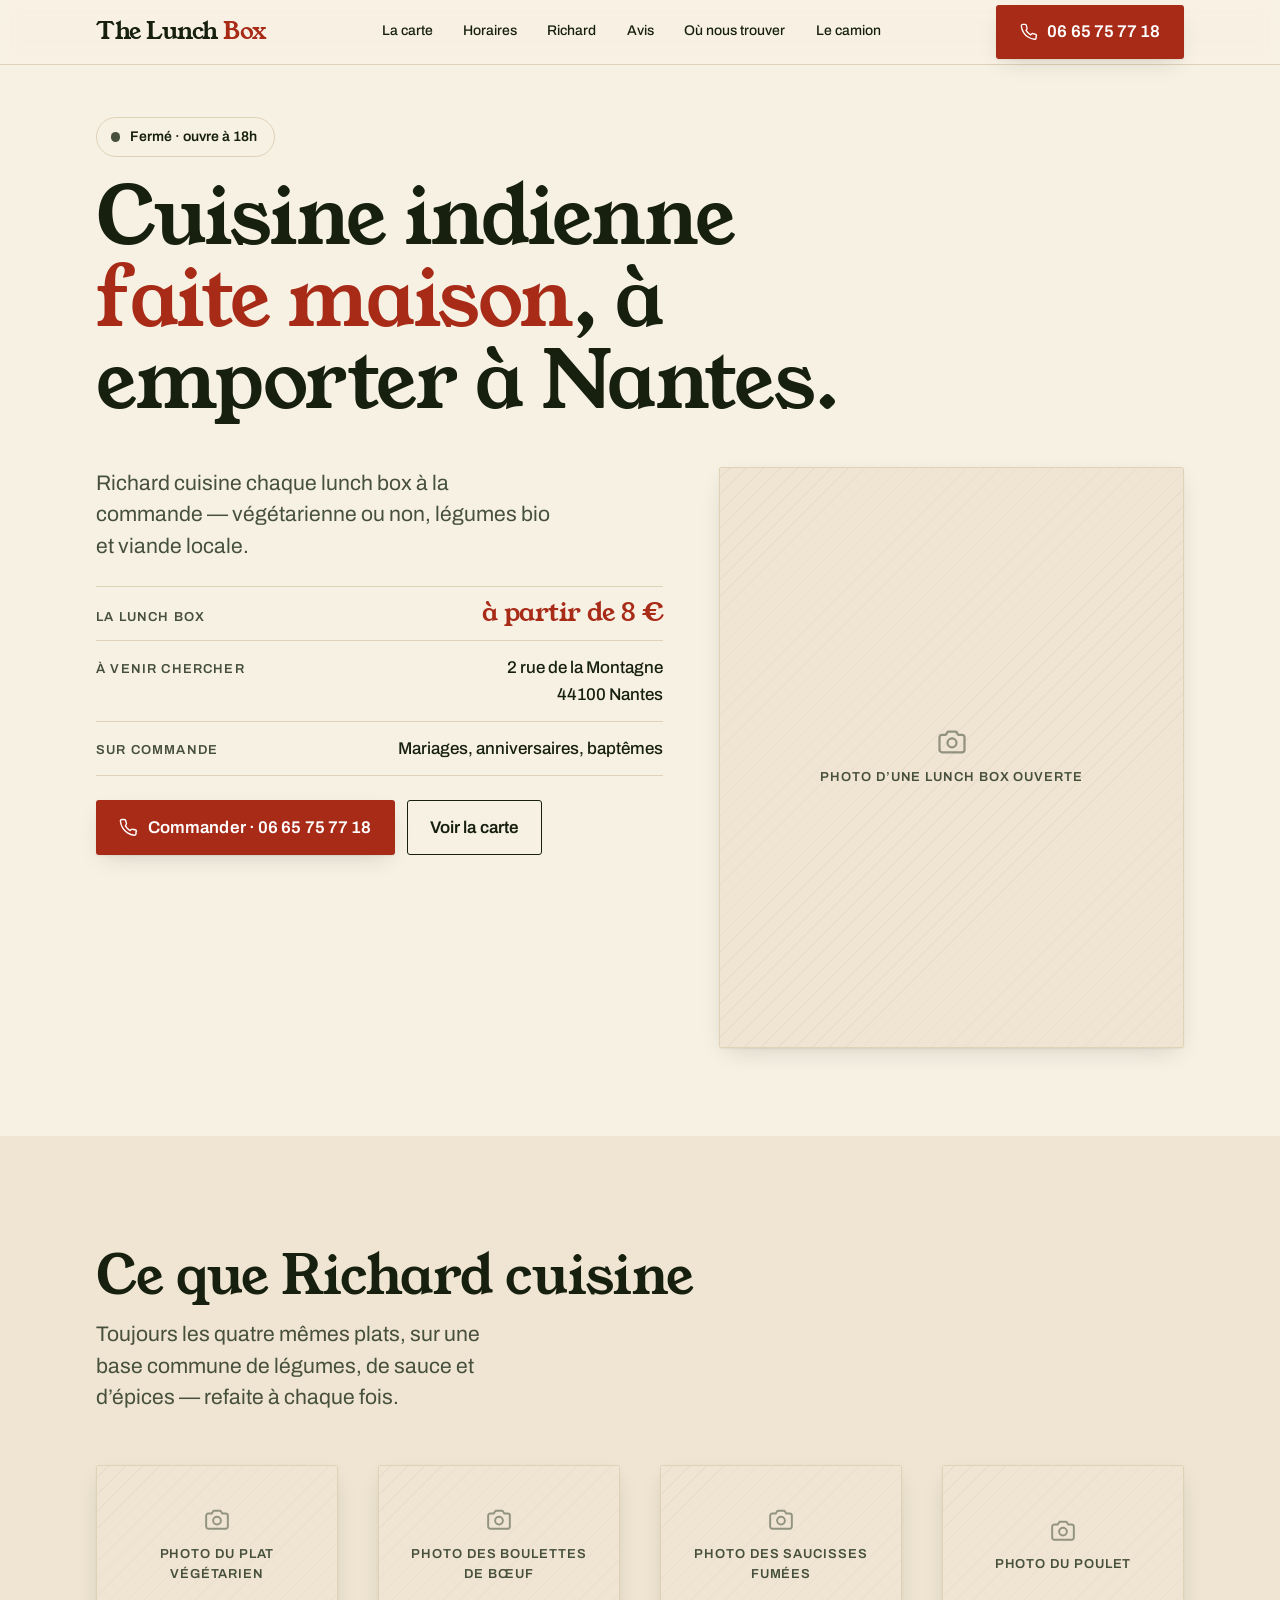
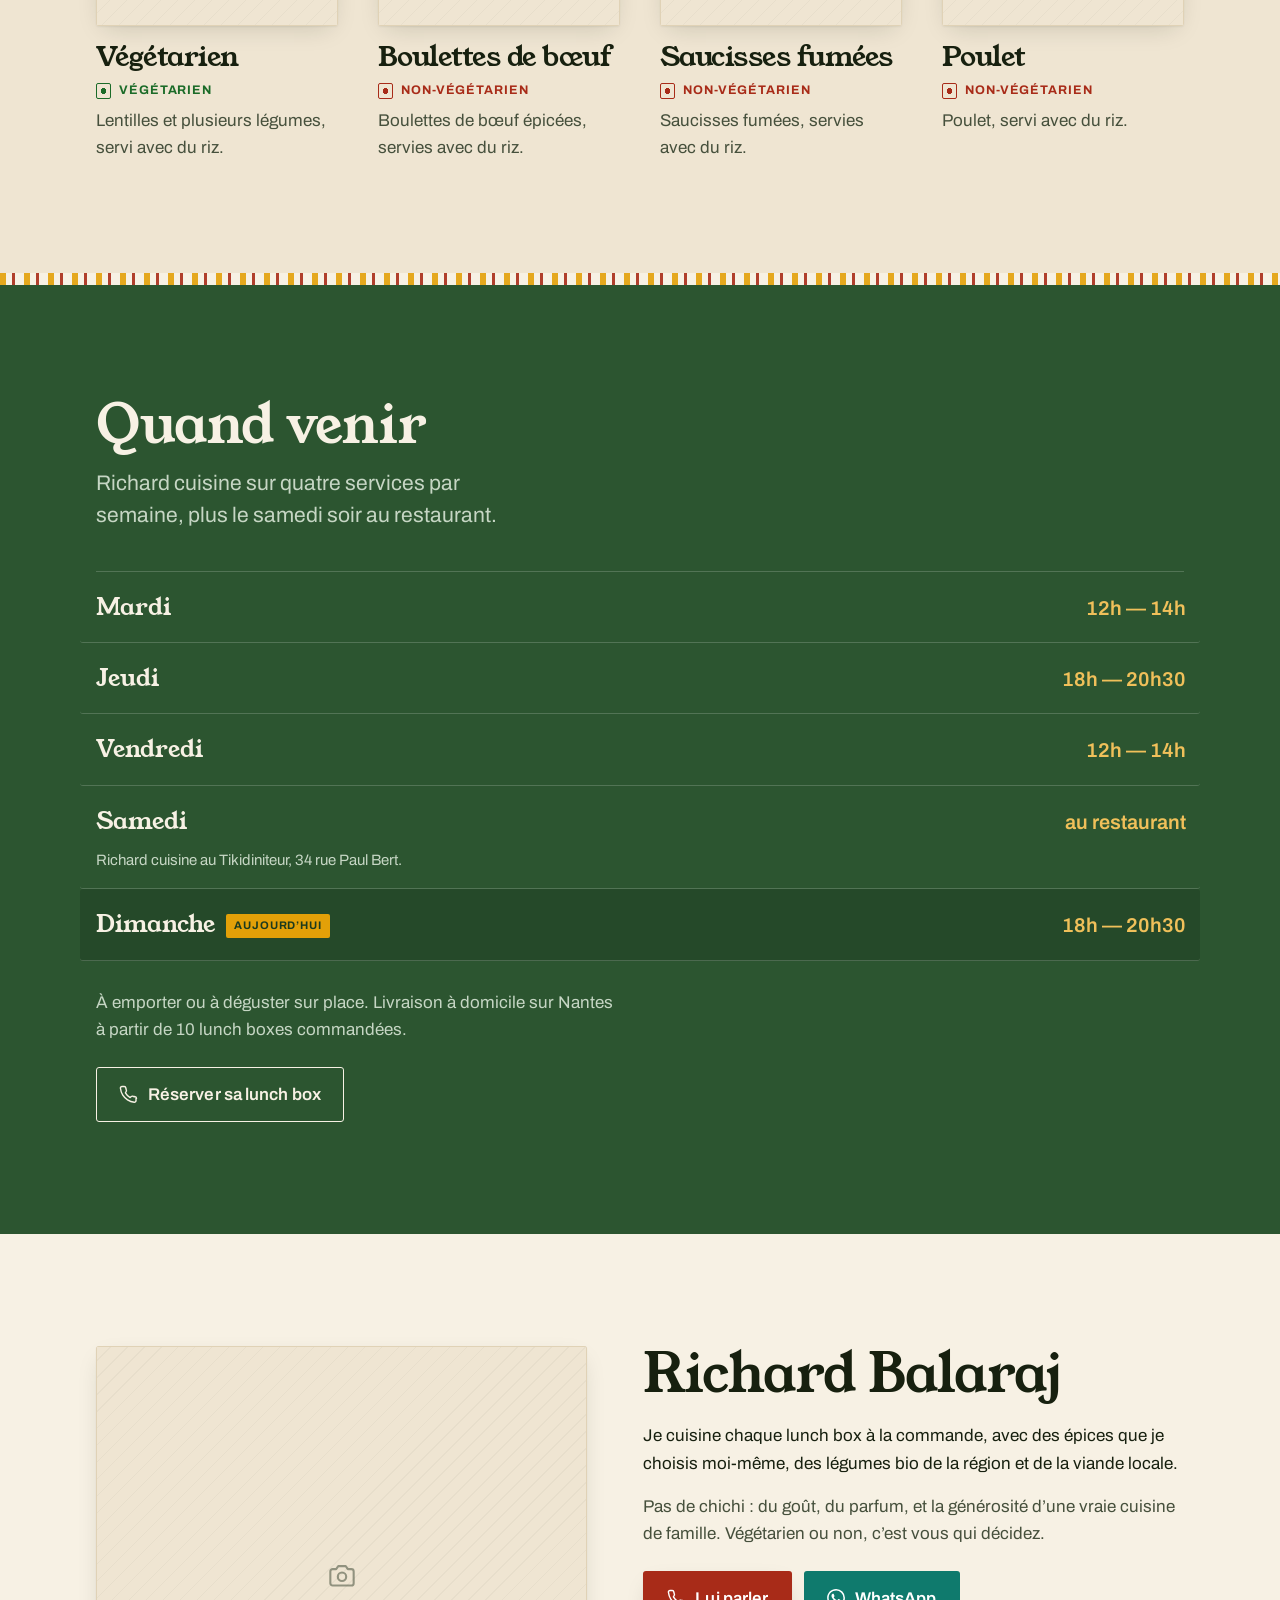
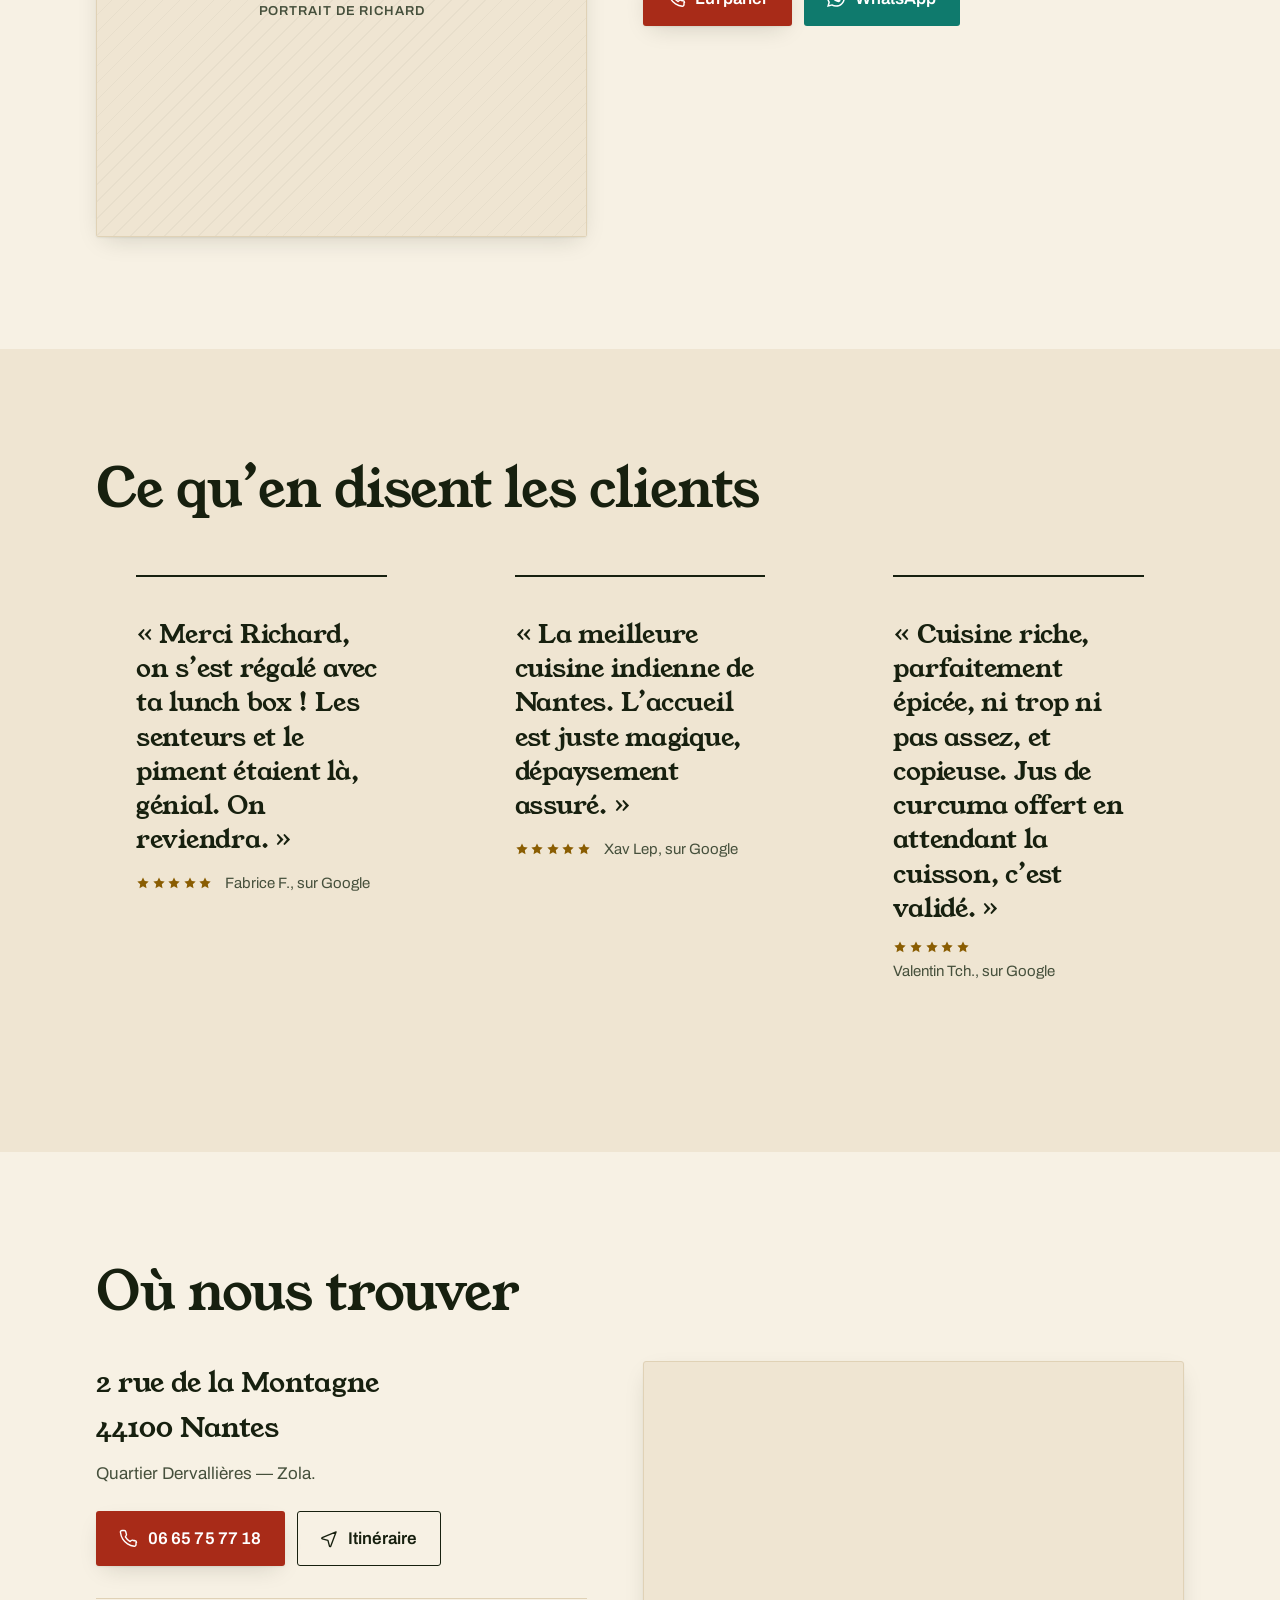
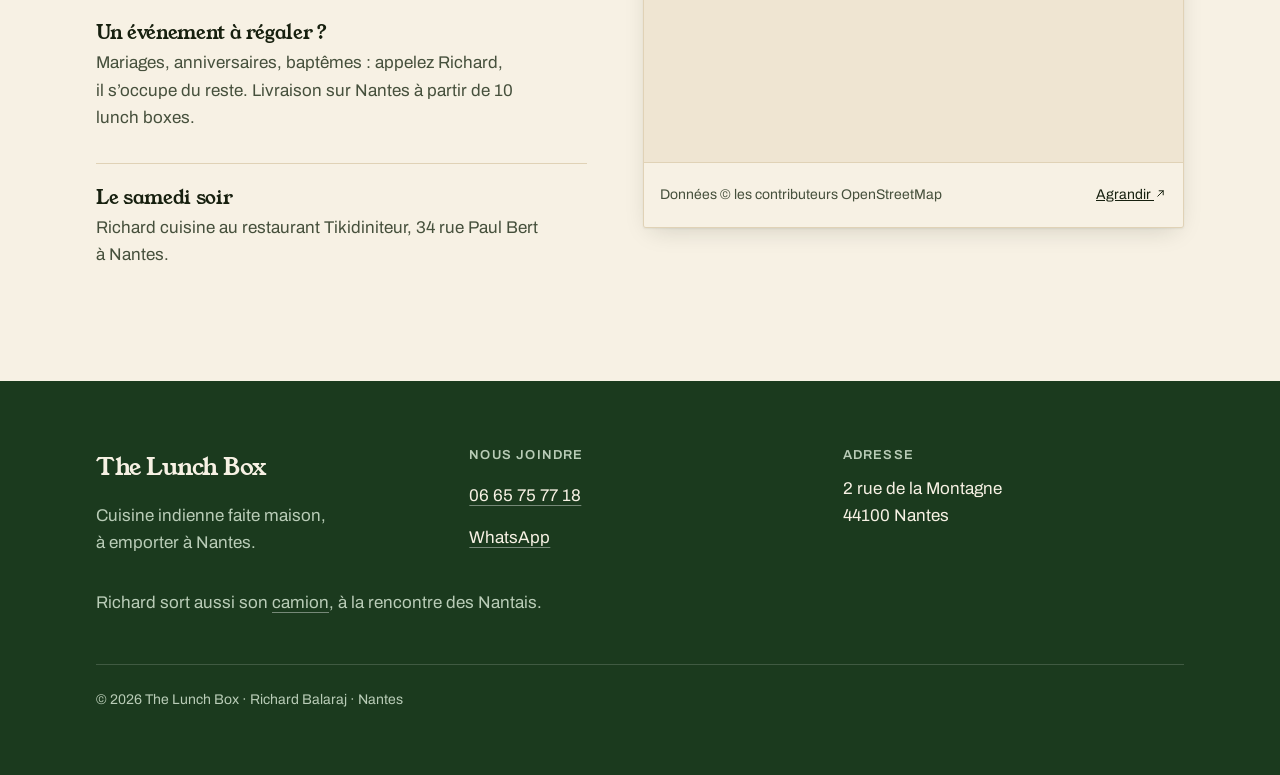
==== commit deeff696: "Remplace la carte fantaisiste par le vrai menu de Richard index.html : les 4 plats reels (vegetarien" ====
--- a/index.html
+++ b/index.html
@@ -49,9 +49,10 @@
       "@type": "MenuSection",
       "name": "Lunch box",
       "hasMenuItem": [
-        { "@type": "MenuItem", "name": "Biryani de poulet", "description": "Riz basmati safrané, poulet mariné au yaourt, oignons frits." },
-        { "@type": "MenuItem", "name": "Dal makhani", "description": "Lentilles noires mijotées toute la nuit, beurre, crème, kasoori methi.", "suitableForDiet": "https://schema.org/VegetarianDiet" },
-        { "@type": "MenuItem", "name": "Curry d’agneau", "description": "Agneau local, sauce tomate-cardamome, riz parfumé." }
+        { "@type": "MenuItem", "name": "Végétarien", "description": "Lentilles et plusieurs légumes, servi avec du riz.", "suitableForDiet": "https://schema.org/VegetarianDiet" },
+        { "@type": "MenuItem", "name": "Boulettes de bœuf", "description": "Boulettes de bœuf épicées, servies avec du riz." },
+        { "@type": "MenuItem", "name": "Saucisses fumées", "description": "Saucisses fumées, servies avec du riz." },
+        { "@type": "MenuItem", "name": "Poulet", "description": "Poulet, servi avec du riz." }
       ]
     }
   }
@@ -146,47 +147,60 @@
   <section id="carte" class="band band--paper">
     <div class="wrap">
       <h2 class="t-sect">Ce que Richard cuisine</h2>
-      <p class="lede muted" style="margin-top:.85rem">La carte change selon les saisons.
-        Chaque plat existe en version végétarienne ou non.</p>
+      <p class="lede muted" style="margin-top:.85rem">Toujours les quatre mêmes plats, sur une base
+        commune de légumes, de sauce et d’épices — refaite à chaque fois.</p>
 
       <div class="dishes">
         <article class="dish">
           <figure class="shot shot--wide">
-            <!-- REMPLACER PAR : <img src="assets/img/biryani.jpg" alt="Biryani de poulet" width="900" height="600"> -->
+            <!-- REMPLACER PAR : <img src="assets/img/vegetarien.jpg" alt="Plat végétarien, lentilles et légumes" width="900" height="600"> -->
             <span class="shot__todo">
               <svg width="26" height="26" viewBox="0 0 24 24" aria-hidden="true"><use href="#i-camera"/></svg>
-              <span>Photo du biryani</span>
+              <span>Photo du plat végétarien</span>
             </span>
           </figure>
-          <h3 class="t-item">Biryani de poulet</h3>
-          <p class="mark-veg" data-veg="non">Non-végétarien</p>
-          <p>Riz basmati safrané, poulet mariné au yaourt, oignons frits.</p>
+          <h3 class="t-item">Végétarien</h3>
+          <p class="mark-veg" data-veg="oui">Végétarien</p>
+          <p>Lentilles et plusieurs légumes, servi avec du riz.</p>
         </article>
 
         <article class="dish">
           <figure class="shot shot--wide">
-            <!-- REMPLACER PAR : <img src="assets/img/dal-makhani.jpg" alt="Dal makhani" width="900" height="600"> -->
+            <!-- REMPLACER PAR : <img src="assets/img/boeuf.jpg" alt="Boulettes de bœuf épicées" width="900" height="600"> -->
             <span class="shot__todo">
               <svg width="26" height="26" viewBox="0 0 24 24" aria-hidden="true"><use href="#i-camera"/></svg>
-              <span>Photo du dal makhani</span>
+              <span>Photo des boulettes de bœuf</span>
             </span>
           </figure>
-          <h3 class="t-item">Dal makhani</h3>
-          <p class="mark-veg" data-veg="oui">Végétarien</p>
-          <p>Lentilles noires mijotées toute la nuit, beurre, crème, kasoori methi.</p>
+          <h3 class="t-item">Boulettes de bœuf</h3>
+          <p class="mark-veg" data-veg="non">Non-végétarien</p>
+          <p>Boulettes de bœuf épicées, servies avec du riz.</p>
         </article>
 
         <article class="dish">
           <figure class="shot shot--wide">
-            <!-- REMPLACER PAR : <img src="assets/img/curry-agneau.jpg" alt="Curry d’agneau" width="900" height="600"> -->
+            <!-- REMPLACER PAR : <img src="assets/img/saucisses.jpg" alt="Saucisses fumées" width="900" height="600"> -->
             <span class="shot__todo">
               <svg width="26" height="26" viewBox="0 0 24 24" aria-hidden="true"><use href="#i-camera"/></svg>
-              <span>Photo du curry d’agneau</span>
+              <span>Photo des saucisses fumées</span>
             </span>
           </figure>
-          <h3 class="t-item">Curry d’agneau</h3>
+          <h3 class="t-item">Saucisses fumées</h3>
           <p class="mark-veg" data-veg="non">Non-végétarien</p>
-          <p>Agneau local, sauce tomate-cardamome, riz parfumé.</p>
+          <p>Saucisses fumées, servies avec du riz.</p>
+        </article>
+
+        <article class="dish">
+          <figure class="shot shot--wide">
+            <!-- REMPLACER PAR : <img src="assets/img/poulet.jpg" alt="Poulet, servi avec du riz" width="900" height="600"> -->
+            <span class="shot__todo">
+              <svg width="26" height="26" viewBox="0 0 24 24" aria-hidden="true"><use href="#i-camera"/></svg>
+              <span>Photo du poulet</span>
+            </span>
+          </figure>
+          <h3 class="t-item">Poulet</h3>
+          <p class="mark-veg" data-veg="non">Non-végétarien</p>
+          <p>Poulet, servi avec du riz.</p>
         </article>
       </div>
     </div>
--- a/assets/css/site.css
+++ b/assets/css/site.css
@@ -402,7 +402,8 @@
   gap: clamp(2rem, 4vw, 2.5rem);
   margin-top: clamp(2rem, 5vw, 3.25rem);
 }
-@media (min-width: 46rem) { .dishes { grid-template-columns: repeat(3, 1fr); } }
+@media (min-width: 46rem) { .dishes { grid-template-columns: repeat(2, 1fr); } }
+@media (min-width: 64rem) { .dishes { grid-template-columns: repeat(4, 1fr); } }
 
 .dish h3 { margin-block: 1rem .5rem; }
 .dish p { color: var(--ink-soft); }
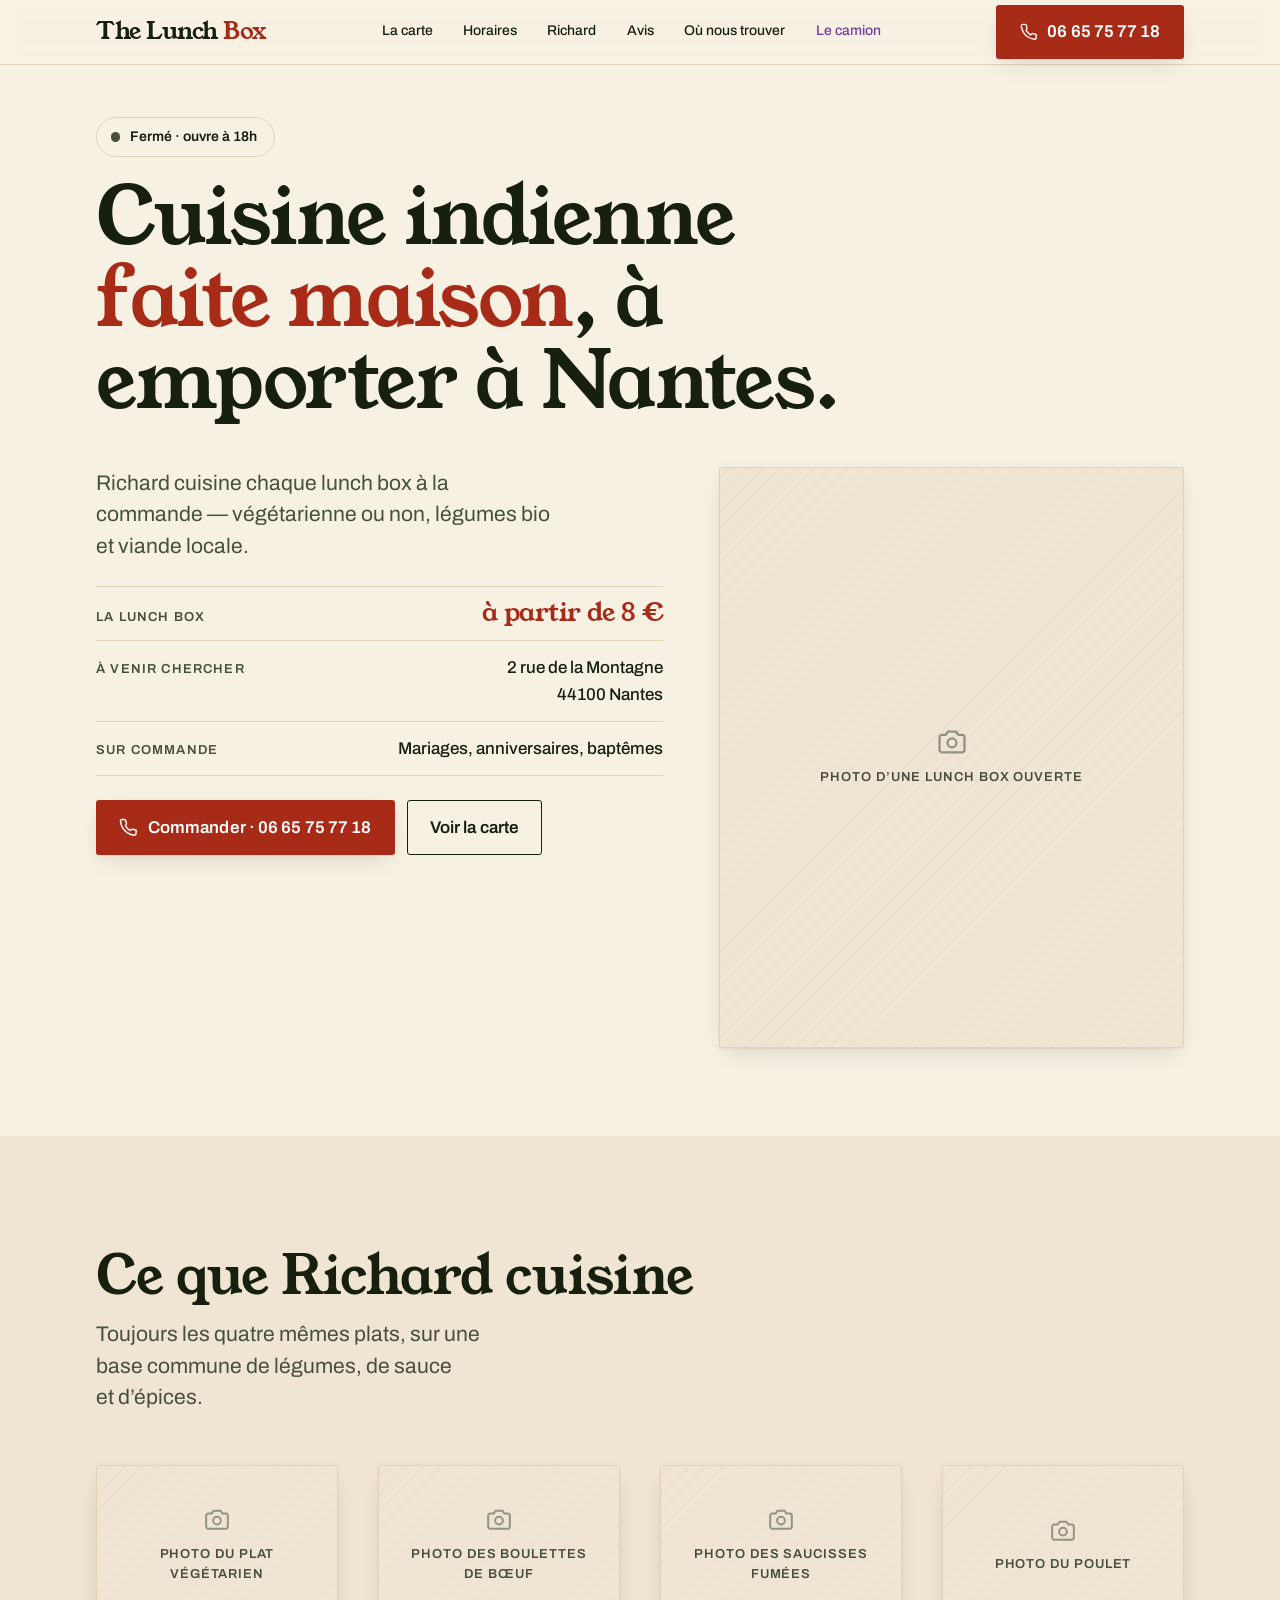
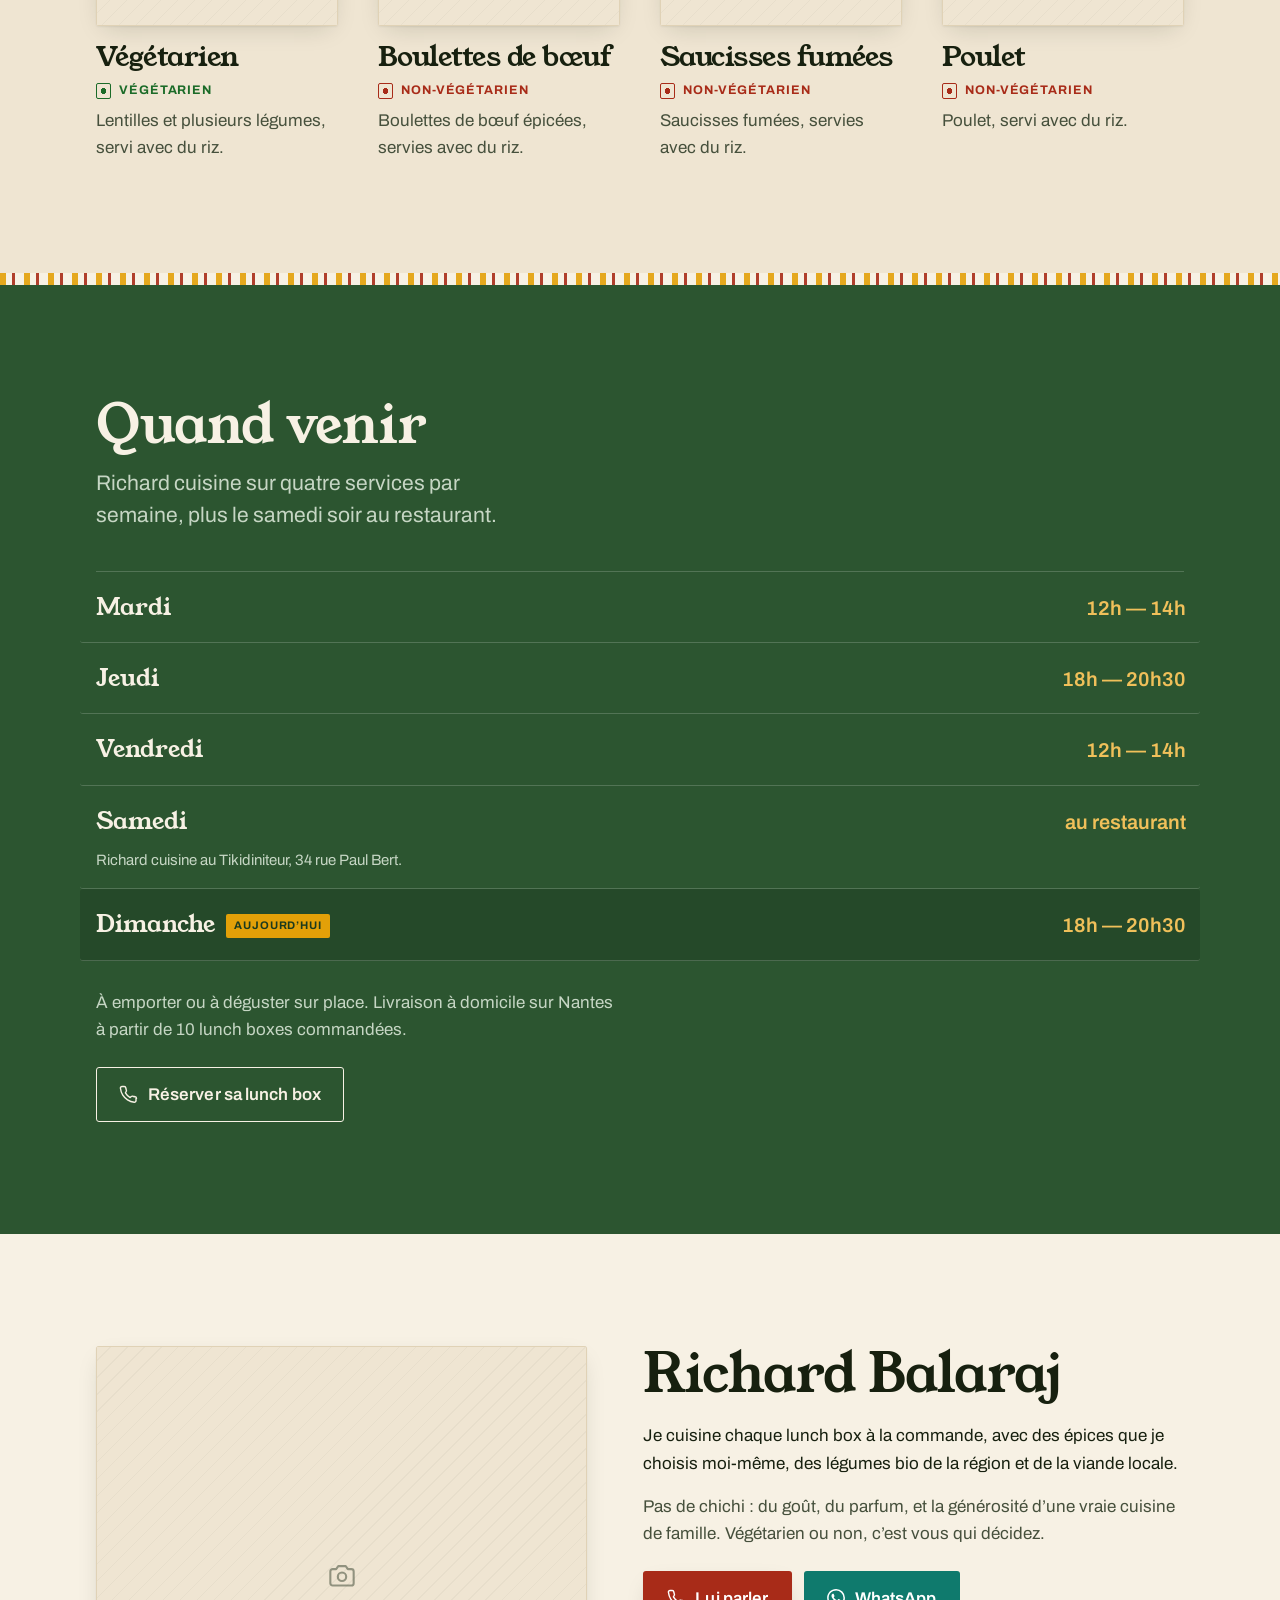
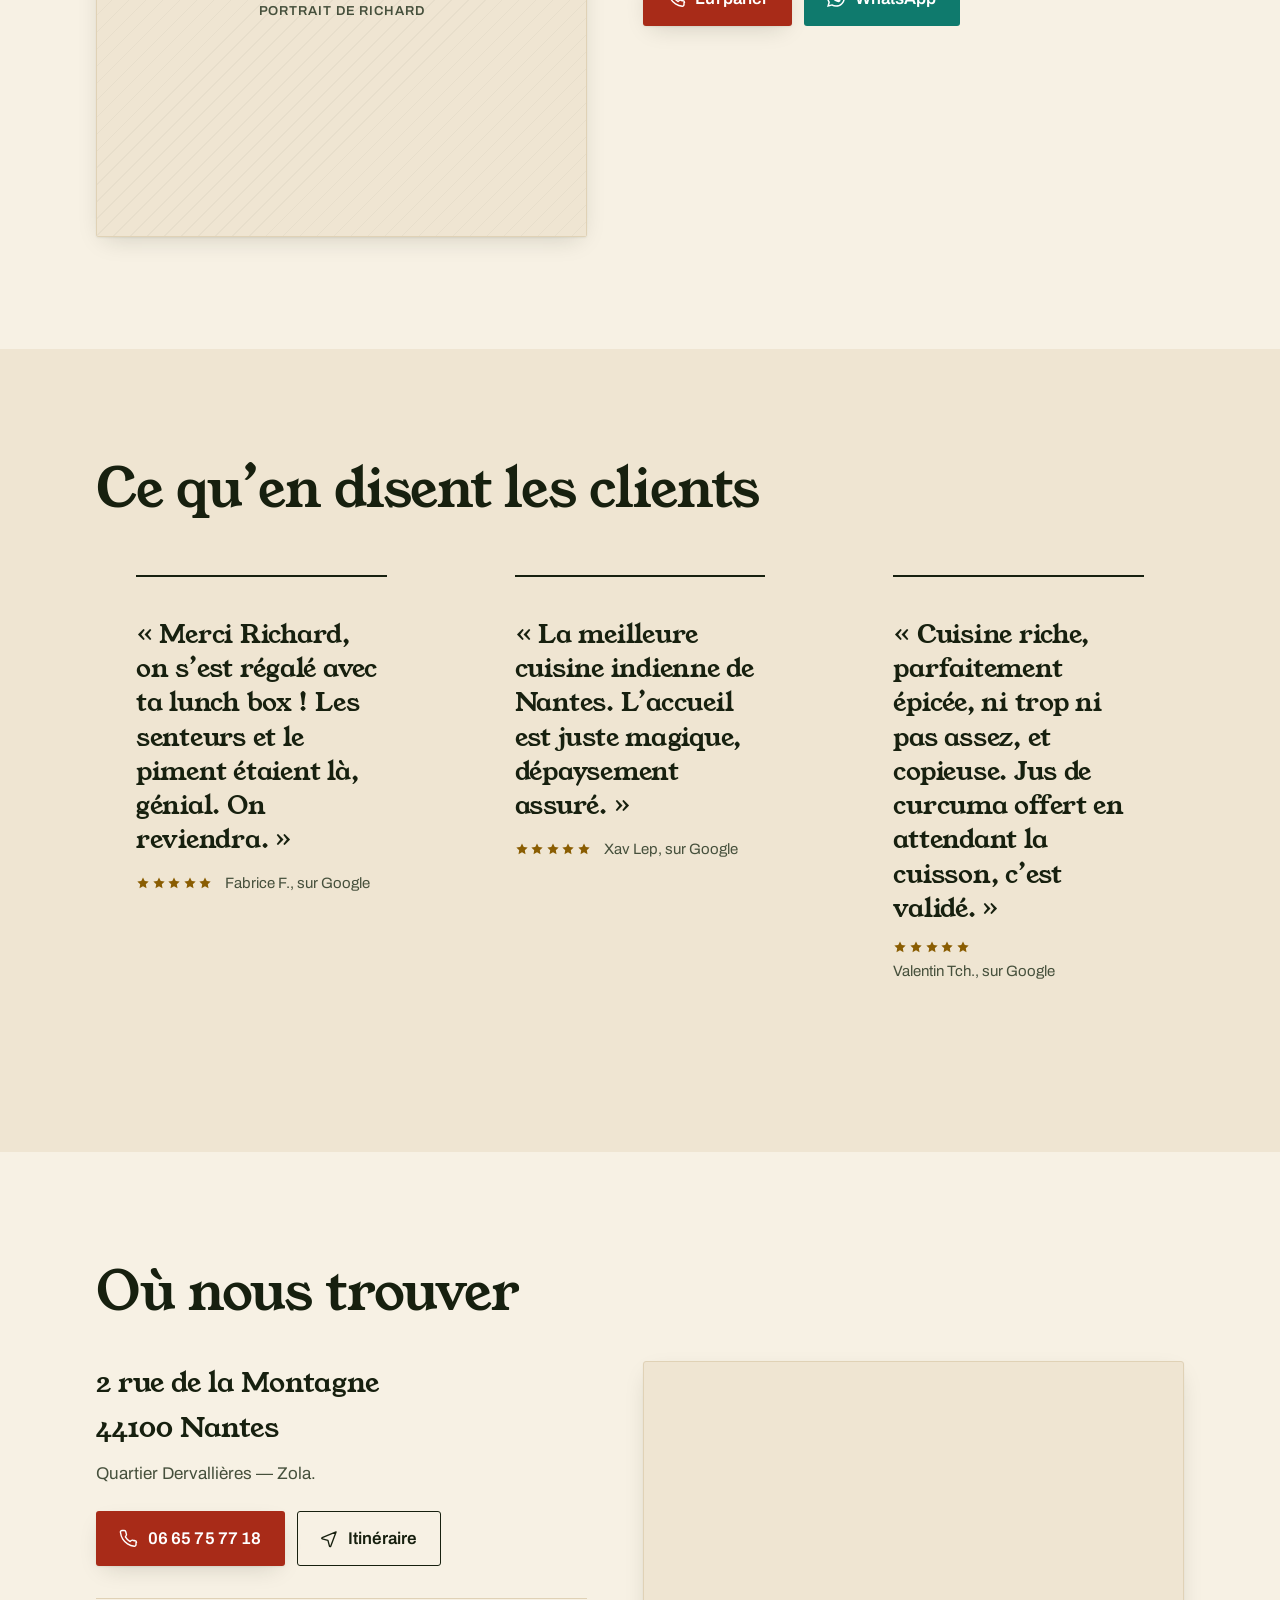
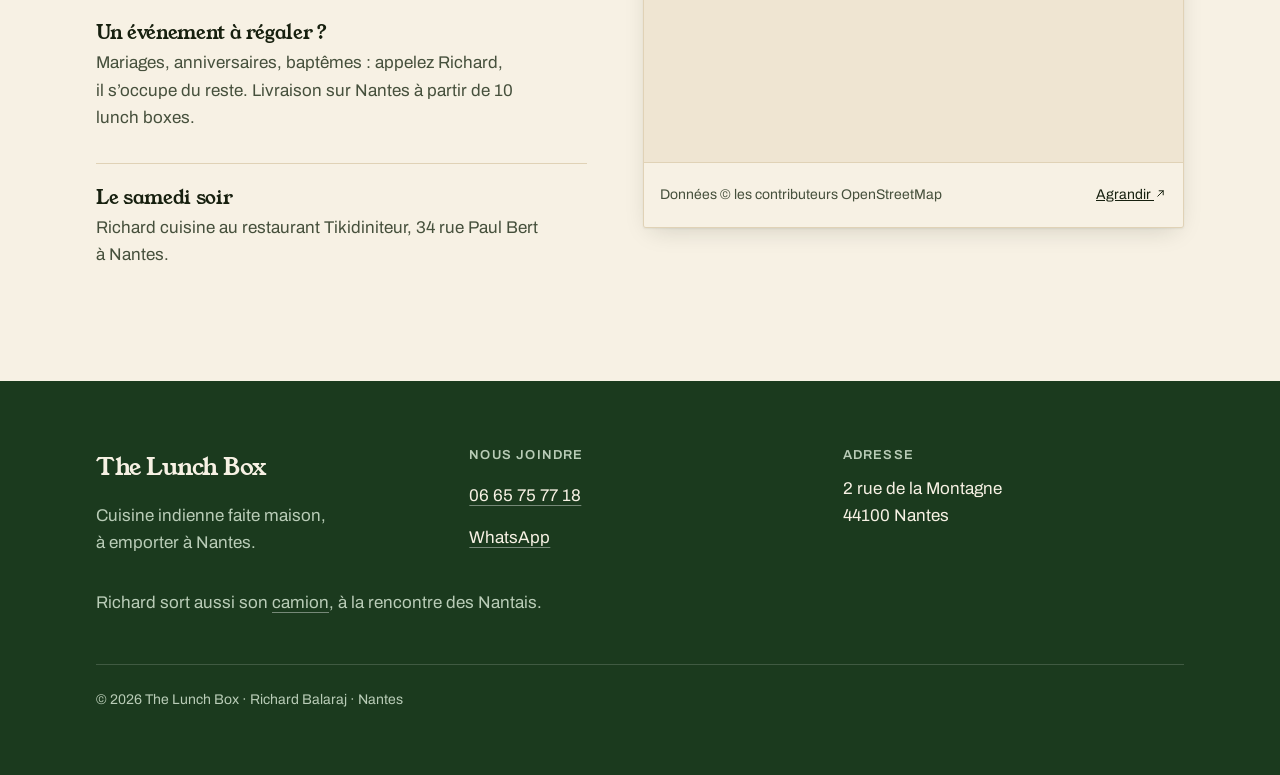
==== commit 778e2064: "Donne au camion sa propre identite couleur et allege la carte food-truck.html passe en data-brand="t" ====
--- a/index.html
+++ b/index.html
@@ -93,7 +93,7 @@
       <a href="#richard">Richard</a>
       <a href="#avis">Avis</a>
       <a href="#venir">Où nous trouver</a>
-      <a href="food-truck.html">Le camion</a>
+      <a href="food-truck.html" class="nav--truck">Le camion</a>
     </nav>
     <a class="btn btn--go" href="tel:+33665757718">
       <svg width="18" height="18" viewBox="0 0 24 24" aria-hidden="true"><use href="#i-phone"/></svg>
@@ -148,7 +148,7 @@
     <div class="wrap">
       <h2 class="t-sect">Ce que Richard cuisine</h2>
       <p class="lede muted" style="margin-top:.85rem">Toujours les quatre mêmes plats, sur une base
-        commune de légumes, de sauce et d’épices — refaite à chaque fois.</p>
+        commune de légumes, de sauce et d’épices.</p>
 
       <div class="dishes">
         <article class="dish">
--- a/assets/css/site.css
+++ b/assets/css/site.css
@@ -21,6 +21,11 @@
   --leaf:        #2C5530;
   --leaf-deep:   #1B3A1E;
   --leaf-line:   #6E9370;
+
+  /* Le camion — une identité à part, fixe (indépendante de --brand) pour
+     pouvoir signaler « le camion » même depuis une page qui reste verte. */
+  --truck:       #6B3FA0;
+  --truck-deep:  #3F2361;
 
   /* Curcuma — chiffres, marques, filets. Jamais du texte courant sur crème. */
   --turmeric:    #E3A008;   /* aplats, pastilles, filets */
@@ -569,7 +574,15 @@
    <html lang="fr" data-brand="jus"> ou data-brand="truck" */
 
 [data-brand="jus"]   { --brand: #1F7A6B; --brand-deep: #12483F; --turmeric: #F2B705; }
-[data-brand="truck"] { --brand: #6B3FA0; --brand-deep: #3F2361; }
+[data-brand="truck"] { --brand: var(--truck); --brand-deep: var(--truck-deep); }
+
+/* Lien croisé vers l'autre page, dans le nav : coloré avec l'identité de la
+   page visée (fixe, elle ne suit pas --brand de la page courante), pour
+   qu'on la reconnaisse avant même de cliquer. */
+.nav a.nav--truck { color: var(--truck); }
+.nav a.nav--truck:hover { border-bottom-color: var(--truck); }
+.nav a.nav--leaf { color: var(--leaf); }
+.nav a.nav--leaf:hover { border-bottom-color: var(--leaf); }
 
 /* --- 18. Impression ------------------------------------------------------ */
 
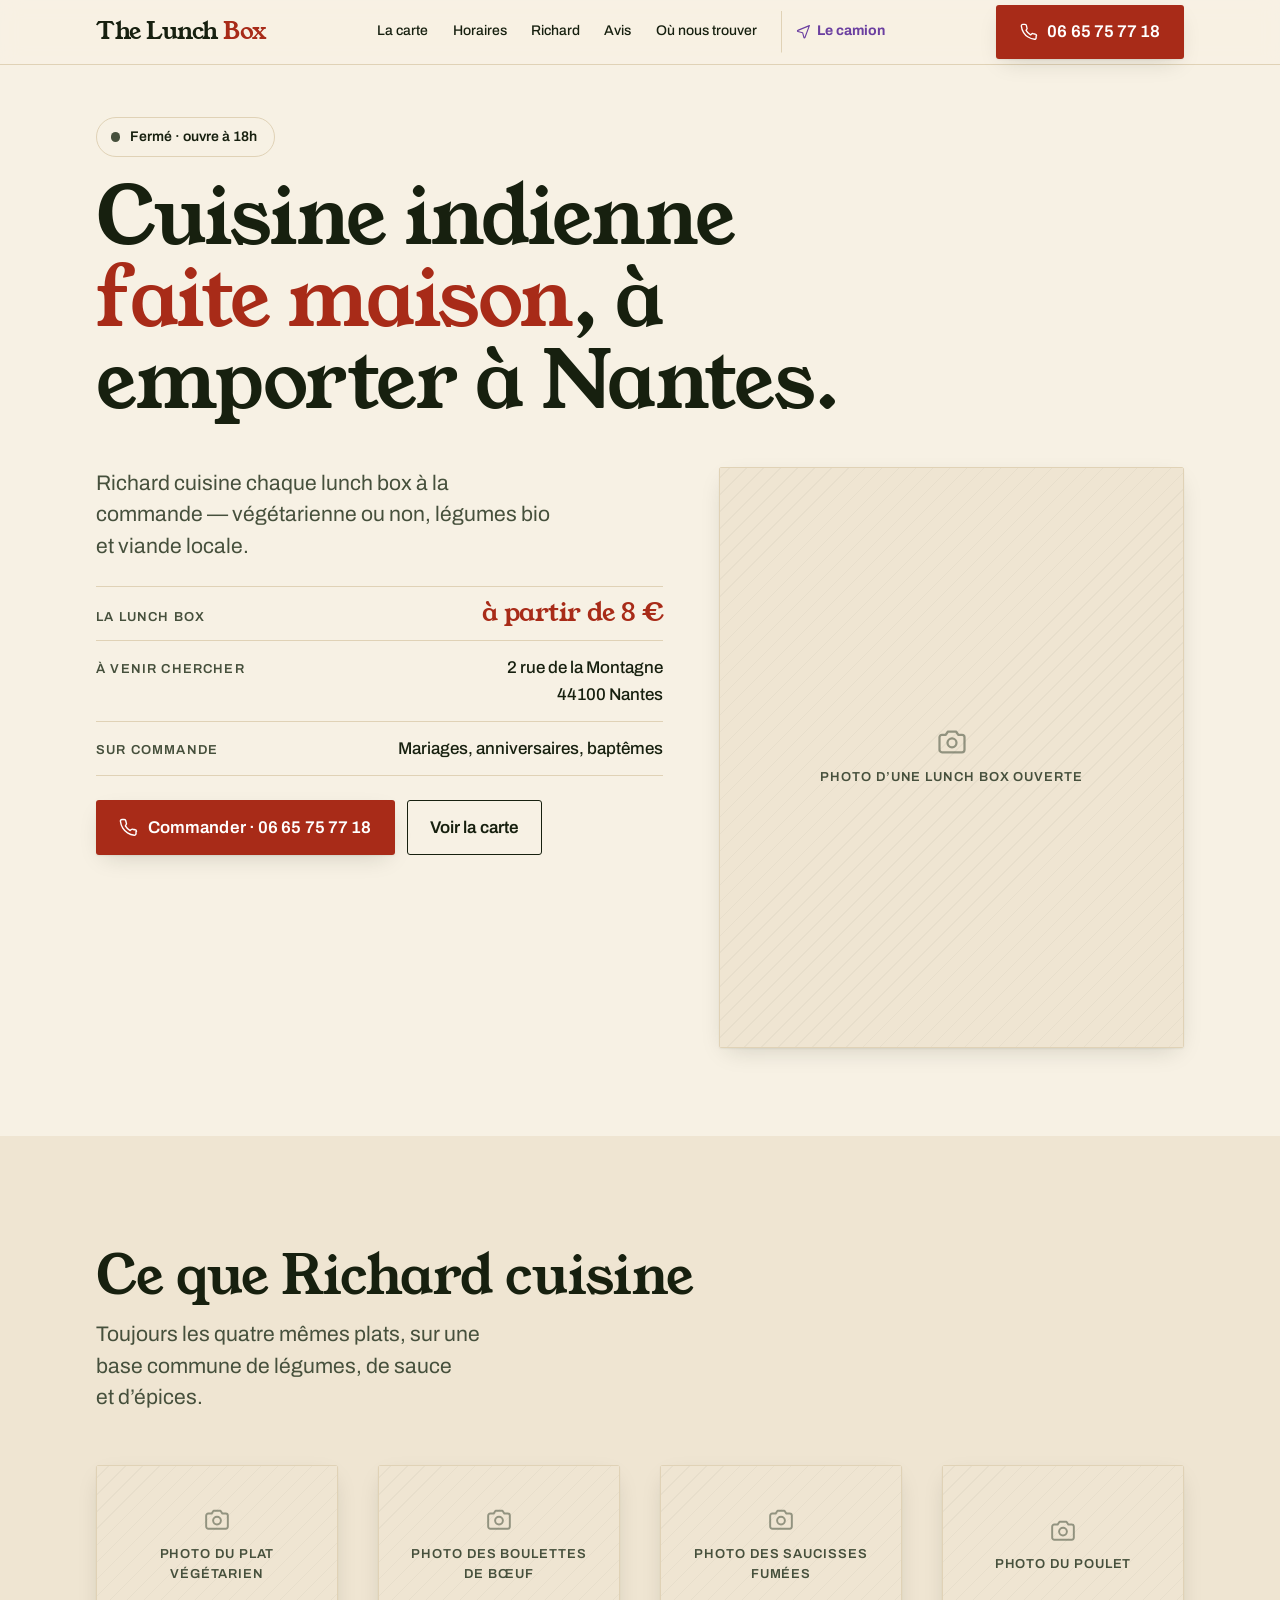
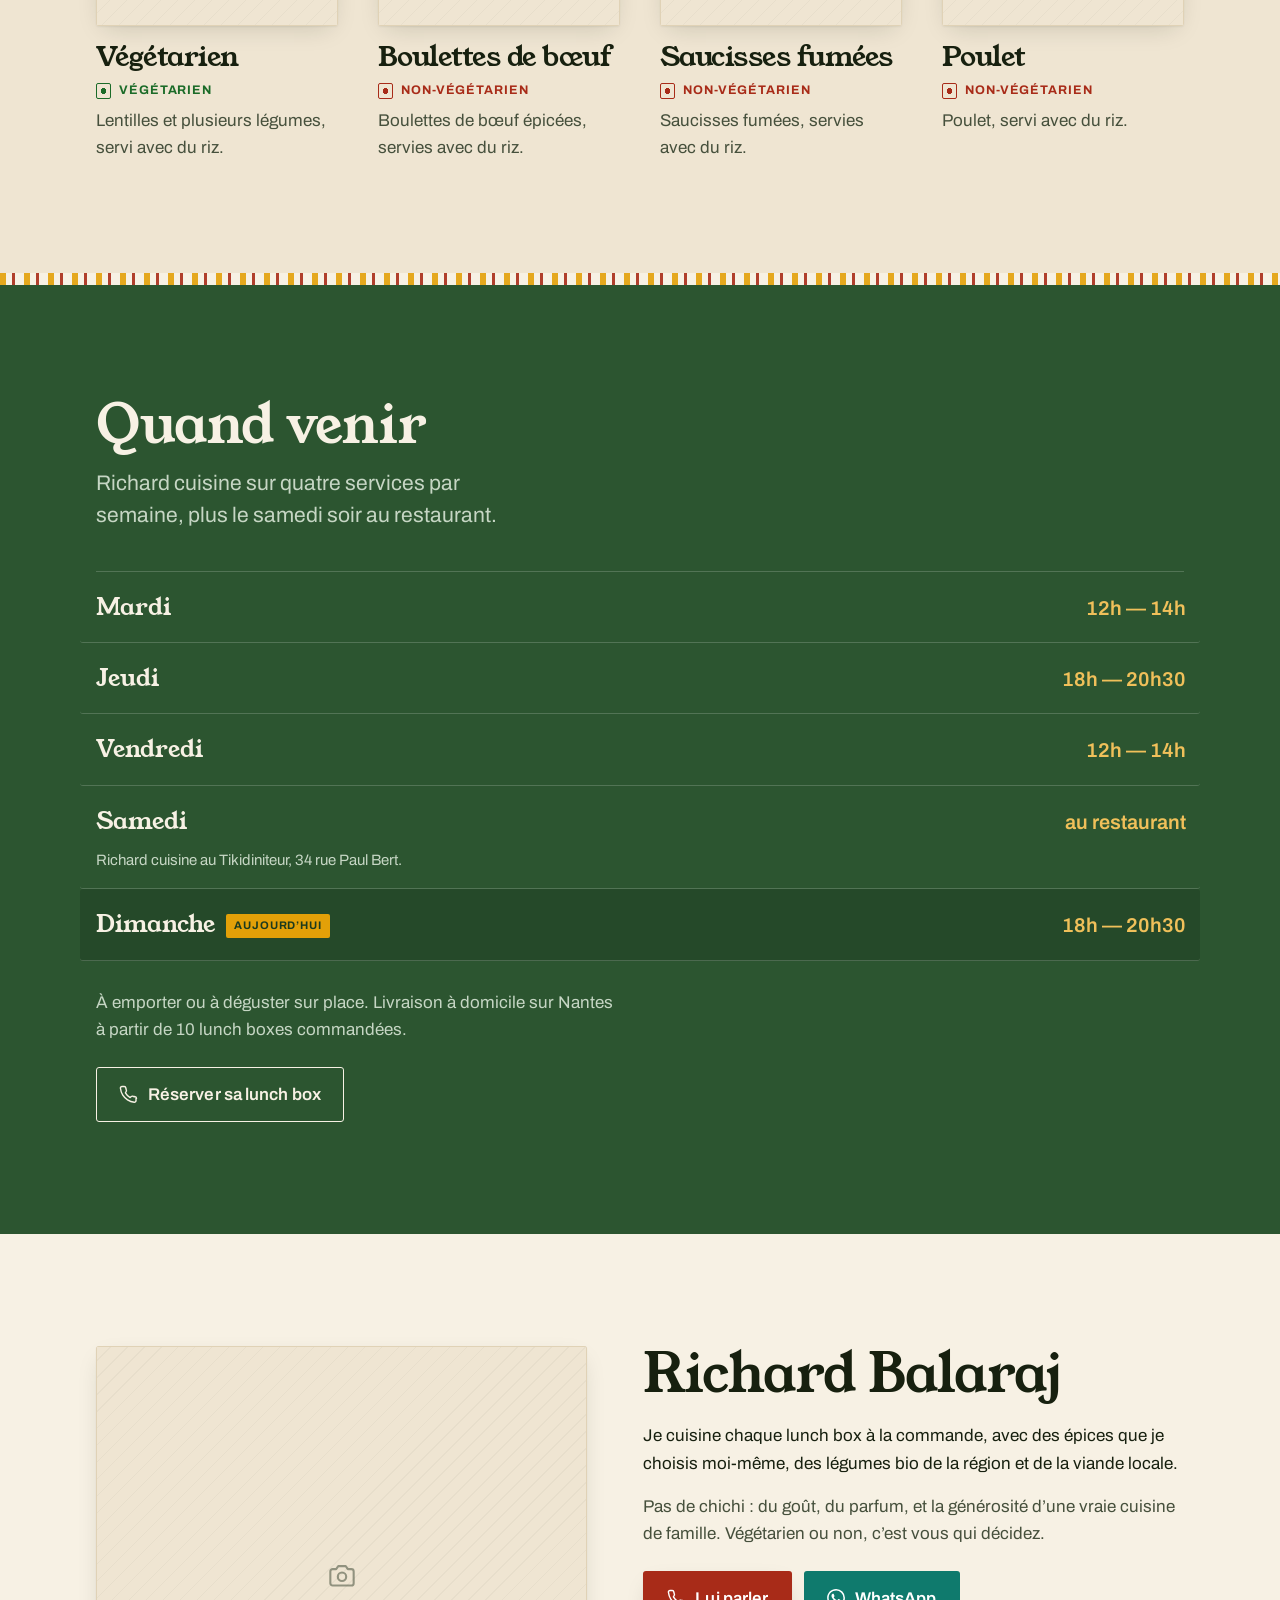
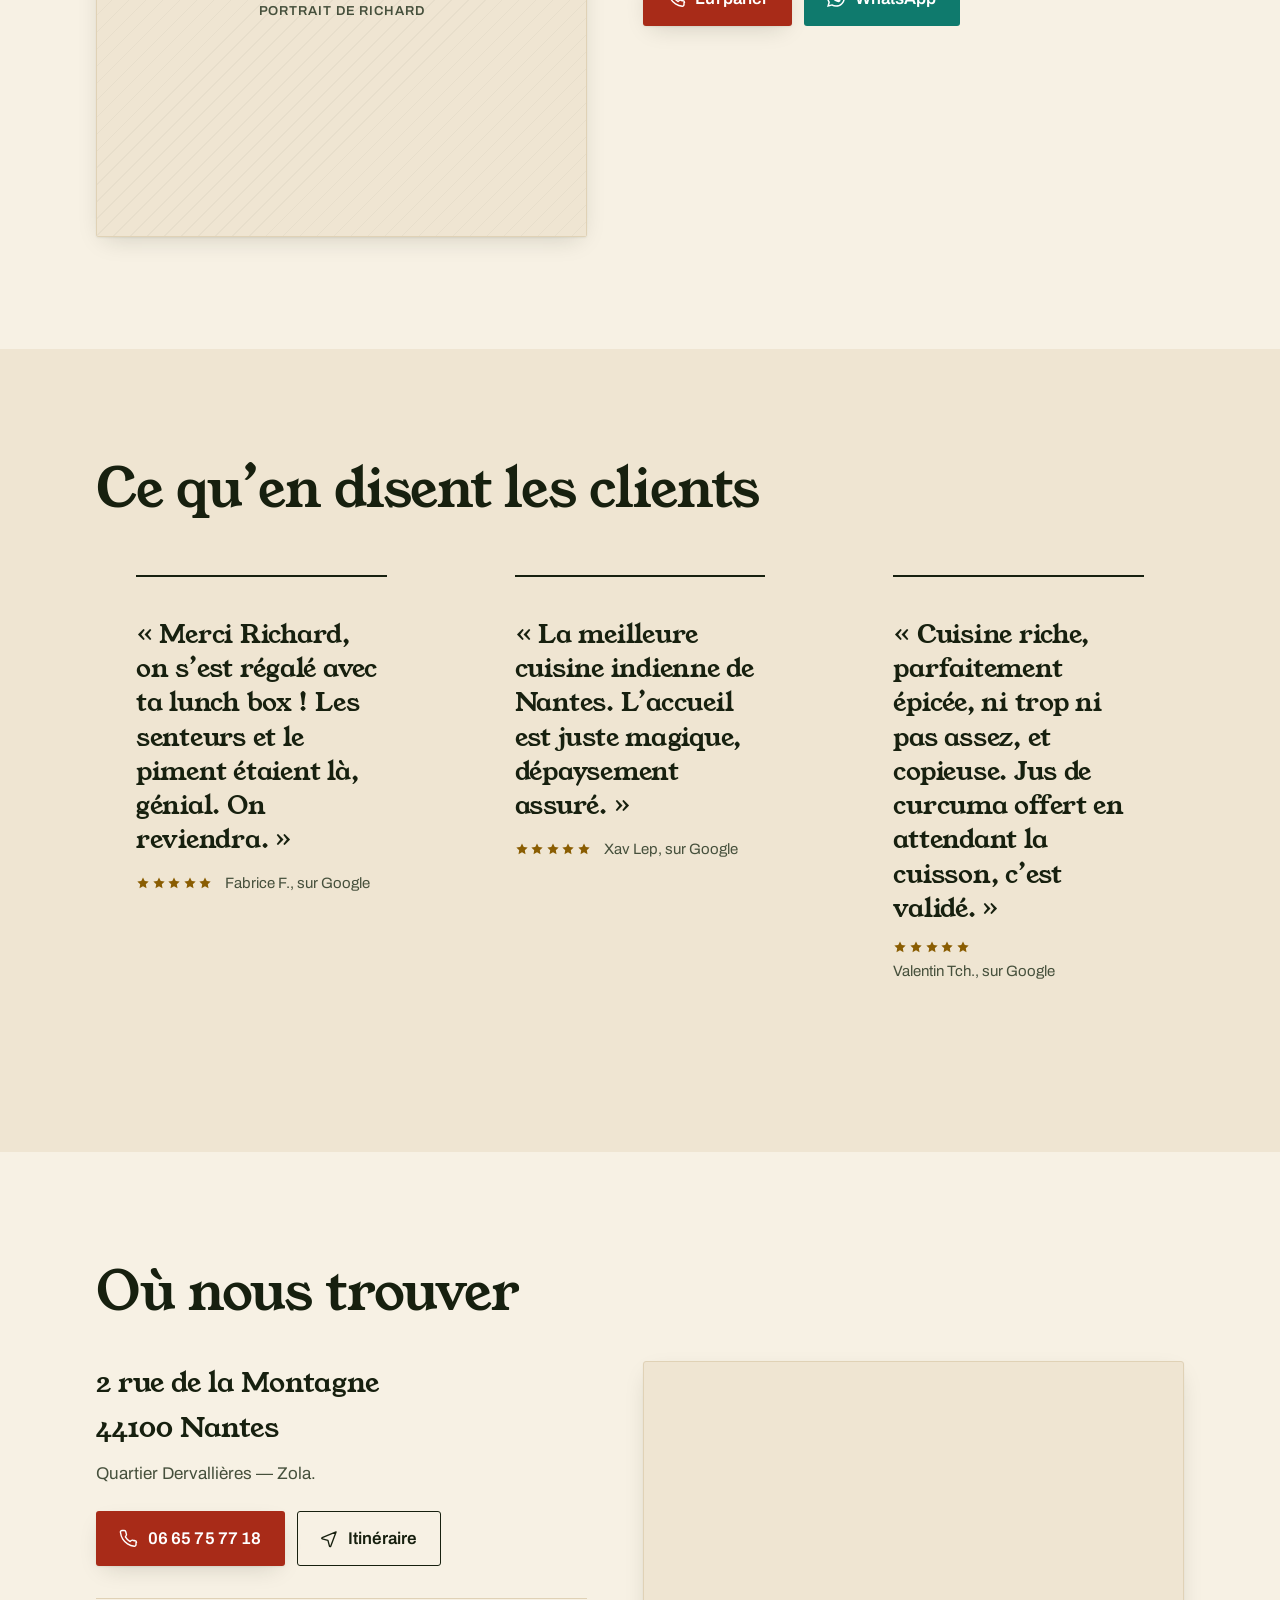
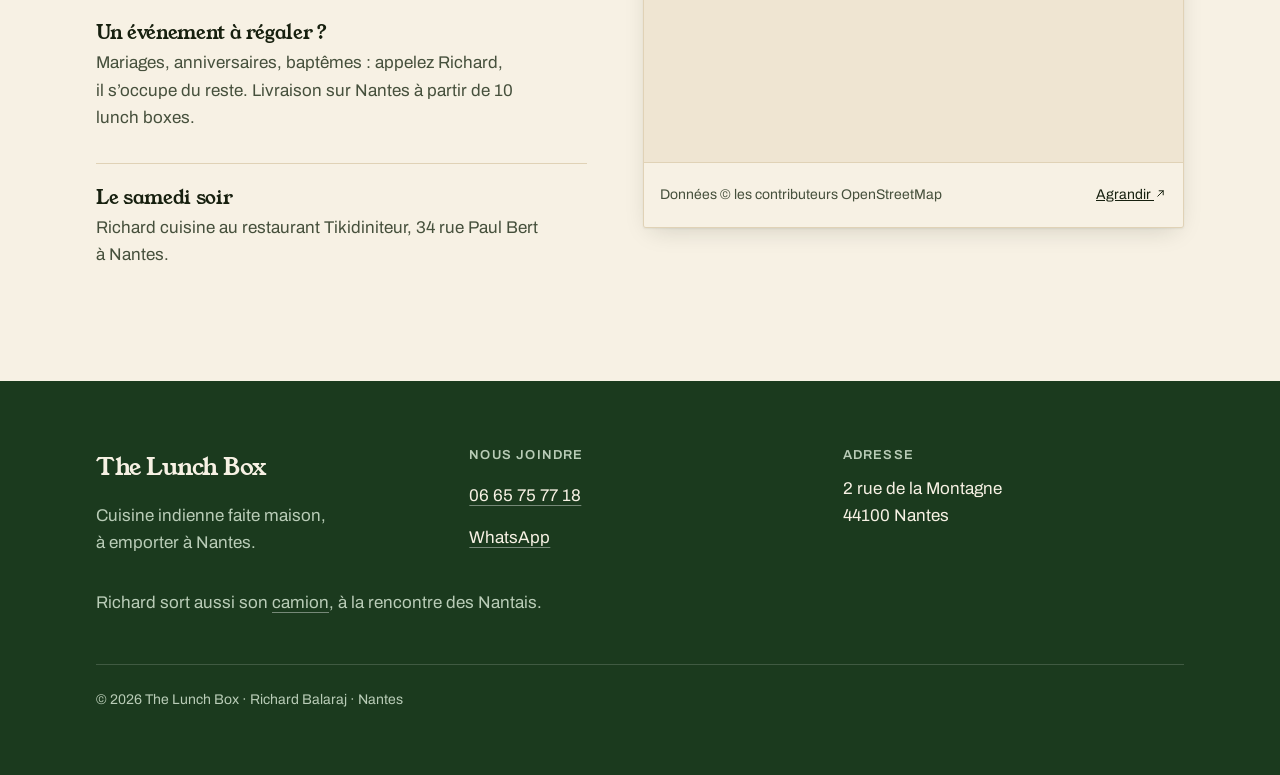
==== commit 9e02cc97: "Rend les liens croises du nav plus lisibles et plus cliquables "Le camion" et "Le point fixe" passen" ====
--- a/index.html
+++ b/index.html
@@ -93,7 +93,10 @@
       <a href="#richard">Richard</a>
       <a href="#avis">Avis</a>
       <a href="#venir">Où nous trouver</a>
-      <a href="food-truck.html" class="nav--truck">Le camion</a>
+      <a href="food-truck.html" class="nav--truck">
+        <svg width="15" height="15" viewBox="0 0 24 24" aria-hidden="true"><use href="#i-route"/></svg>
+        Le camion
+      </a>
     </nav>
     <a class="btn btn--go" href="tel:+33665757718">
       <svg width="18" height="18" viewBox="0 0 24 24" aria-hidden="true"><use href="#i-phone"/></svg>
--- a/assets/css/site.css
+++ b/assets/css/site.css
@@ -244,7 +244,7 @@
 @media (min-width: 62rem) {
   .nav {
     display: flex;
-    gap: 1.9rem;
+    gap: clamp(1.1rem, 1.9vw, 1.9rem);
     font-size: .875rem;
     font-weight: 500;
   }
@@ -252,6 +252,7 @@
     text-decoration: none;
     padding-block: .6rem;
     border-bottom: 1.5px solid transparent;
+    white-space: nowrap;
     transition: border-color .2s var(--ease), color .2s var(--ease);
   }
   .nav a:hover { border-bottom-color: var(--chili); }
@@ -578,11 +579,23 @@
 
 /* Lien croisé vers l'autre page, dans le nav : coloré avec l'identité de la
    page visée (fixe, elle ne suit pas --brand de la page courante), pour
-   qu'on la reconnaisse avant même de cliquer. */
+   qu'on la reconnaisse avant même de cliquer. En gras et détaché des ancres
+   de la page par un filet, avec son icône : ce n'est pas une section qu'on
+   déroule, c'est une porte vers l'autre page. */
+.nav a.nav--truck,
+.nav a.nav--leaf {
+  display: inline-flex;
+  align-items: center;
+  gap: .35rem;
+  font-weight: 700;
+  padding-left: .9rem;
+  border-left: 1px solid var(--paper-edge);
+}
+.nav a.nav--truck svg, .nav a.nav--leaf svg { flex: 0 0 auto; }
 .nav a.nav--truck { color: var(--truck); }
-.nav a.nav--truck:hover { border-bottom-color: var(--truck); }
+.nav a.nav--truck:hover { border-bottom-color: var(--truck); color: var(--truck-deep); }
 .nav a.nav--leaf { color: var(--leaf); }
-.nav a.nav--leaf:hover { border-bottom-color: var(--leaf); }
+.nav a.nav--leaf:hover { border-bottom-color: var(--leaf); color: var(--leaf-deep); }
 
 /* --- 18. Impression ------------------------------------------------------ */
 
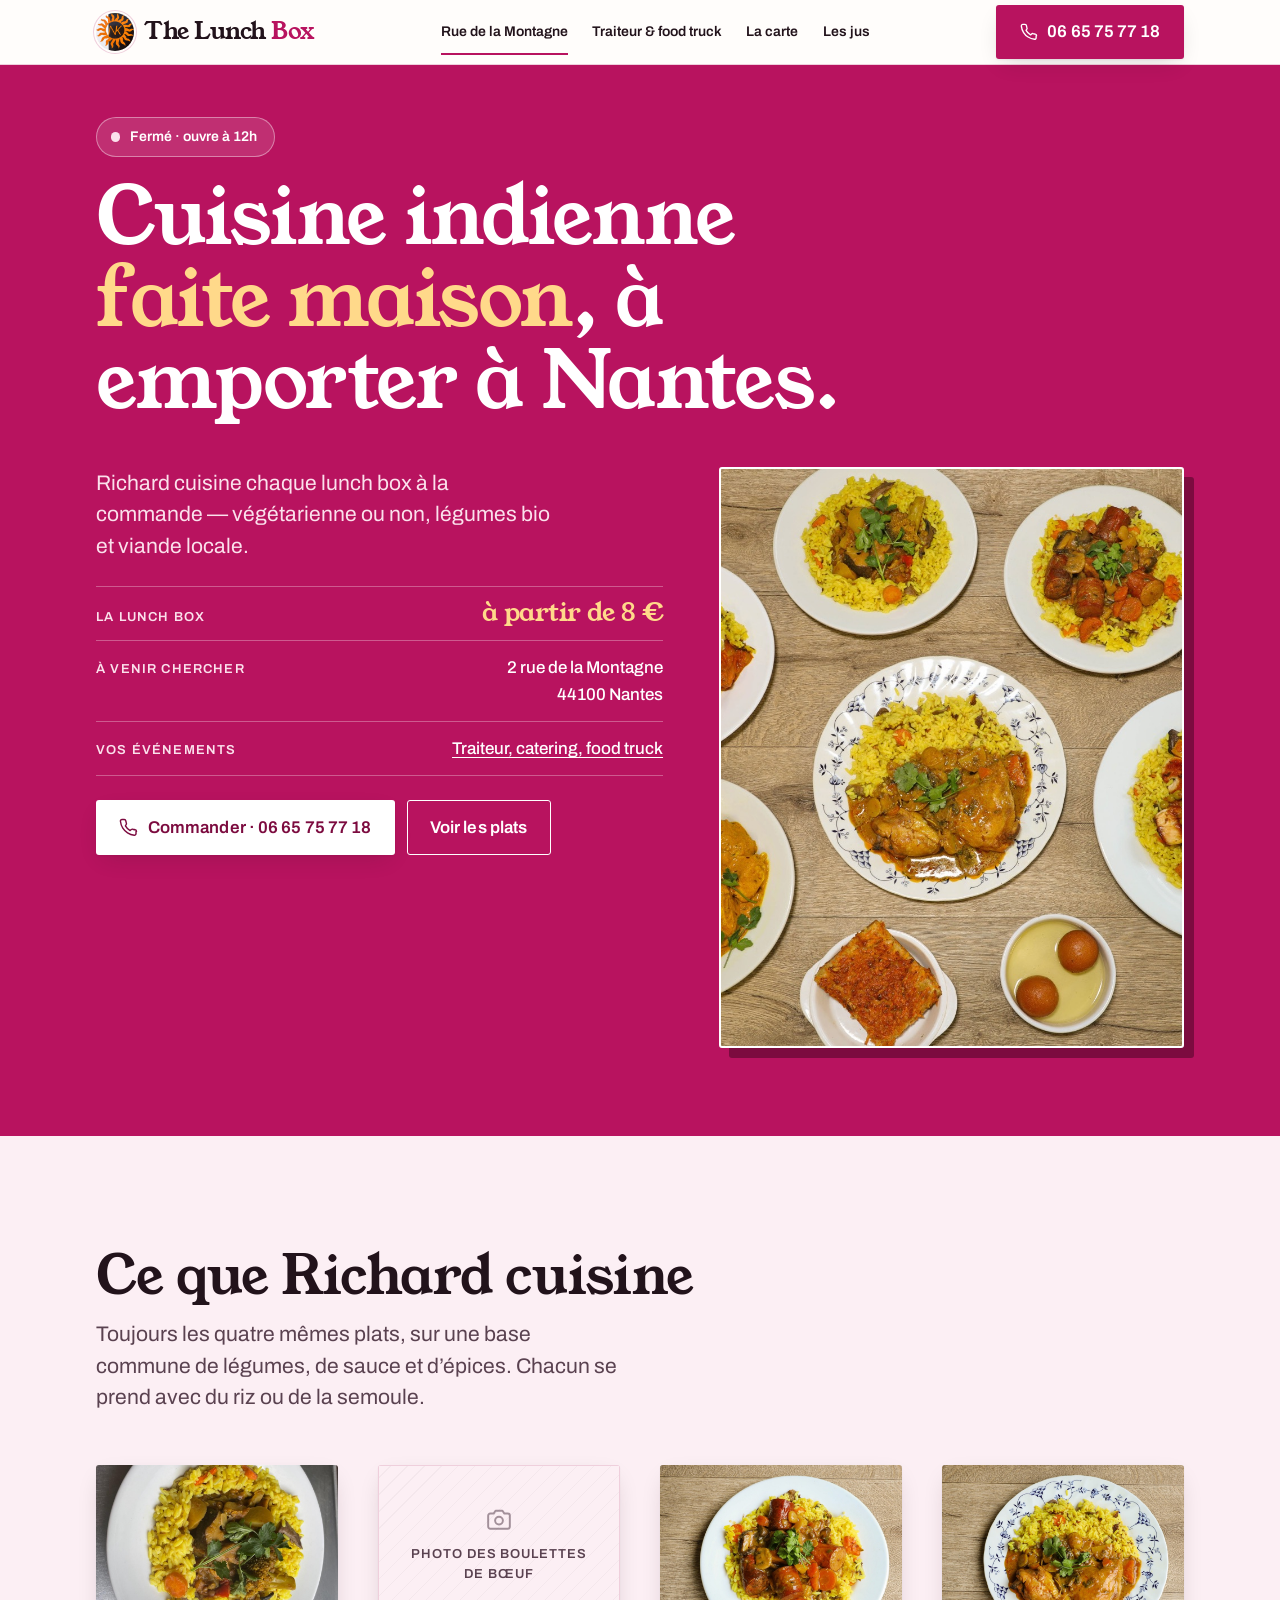
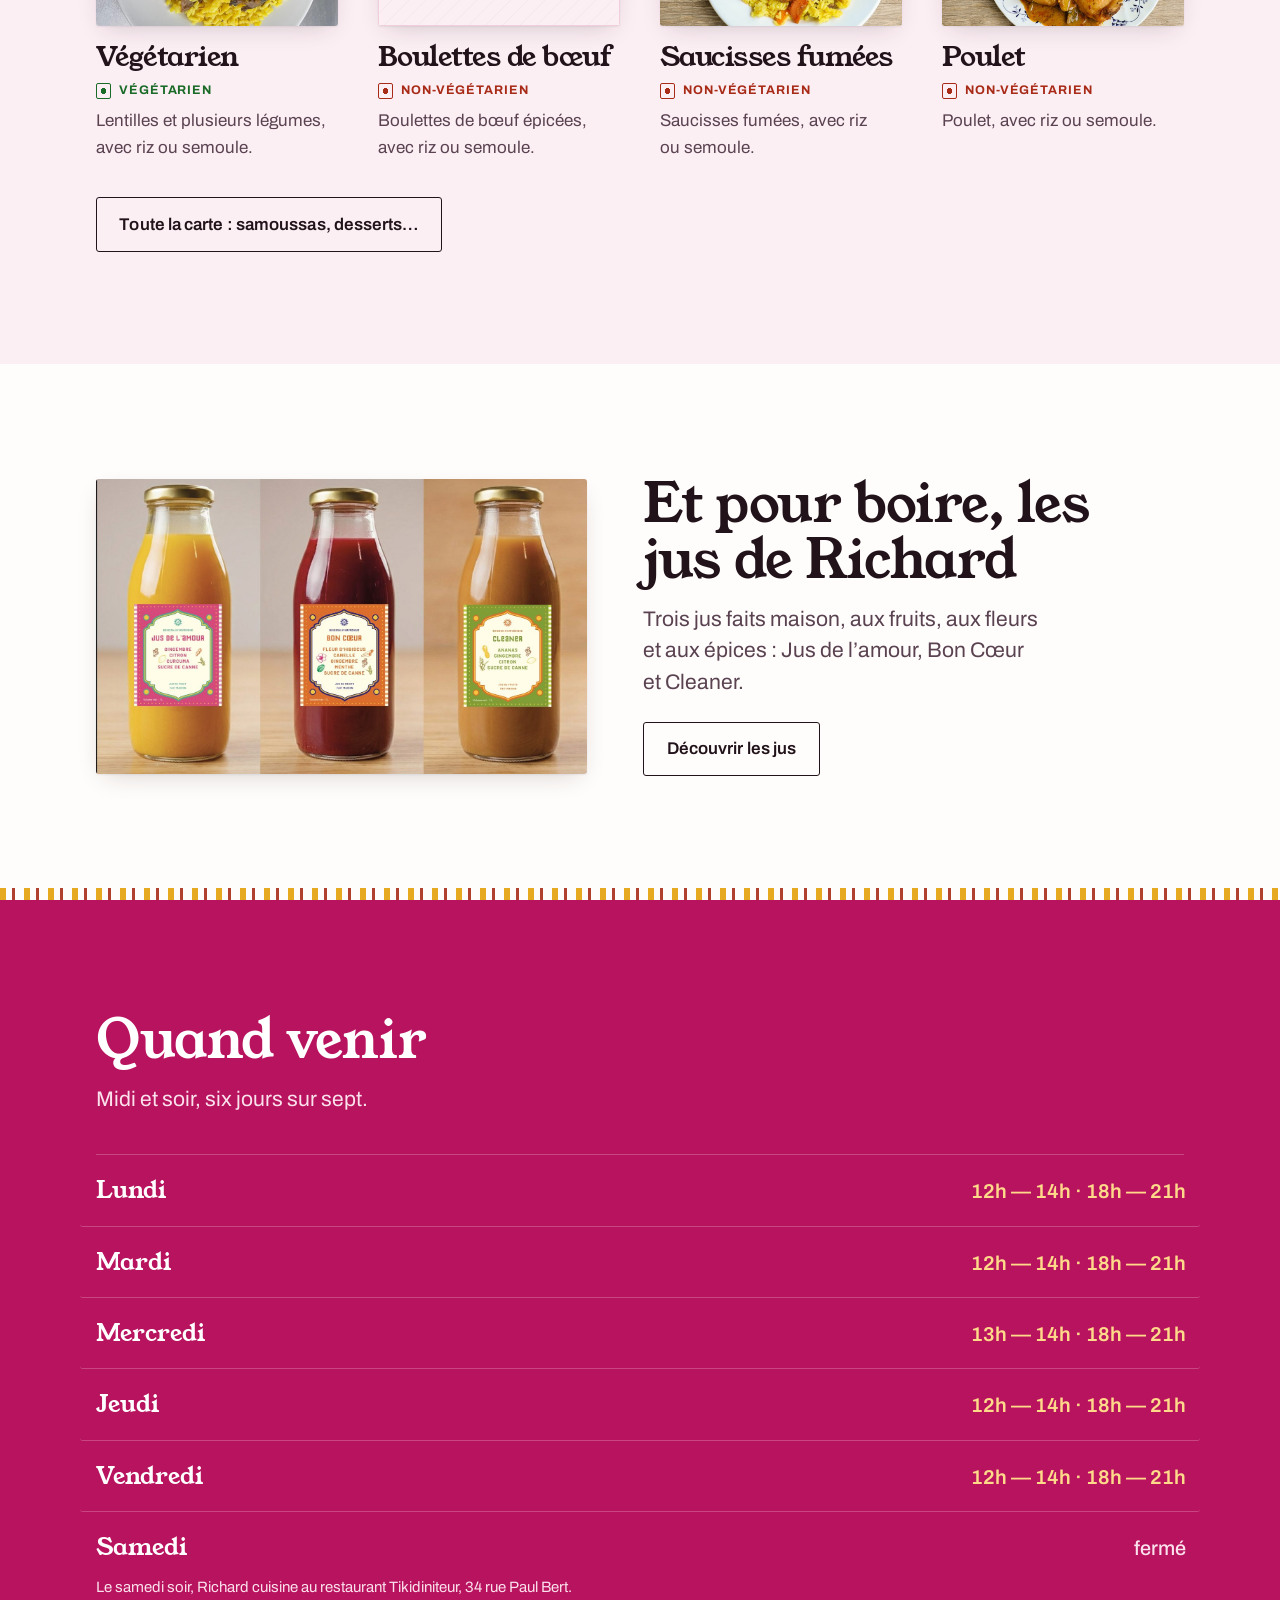
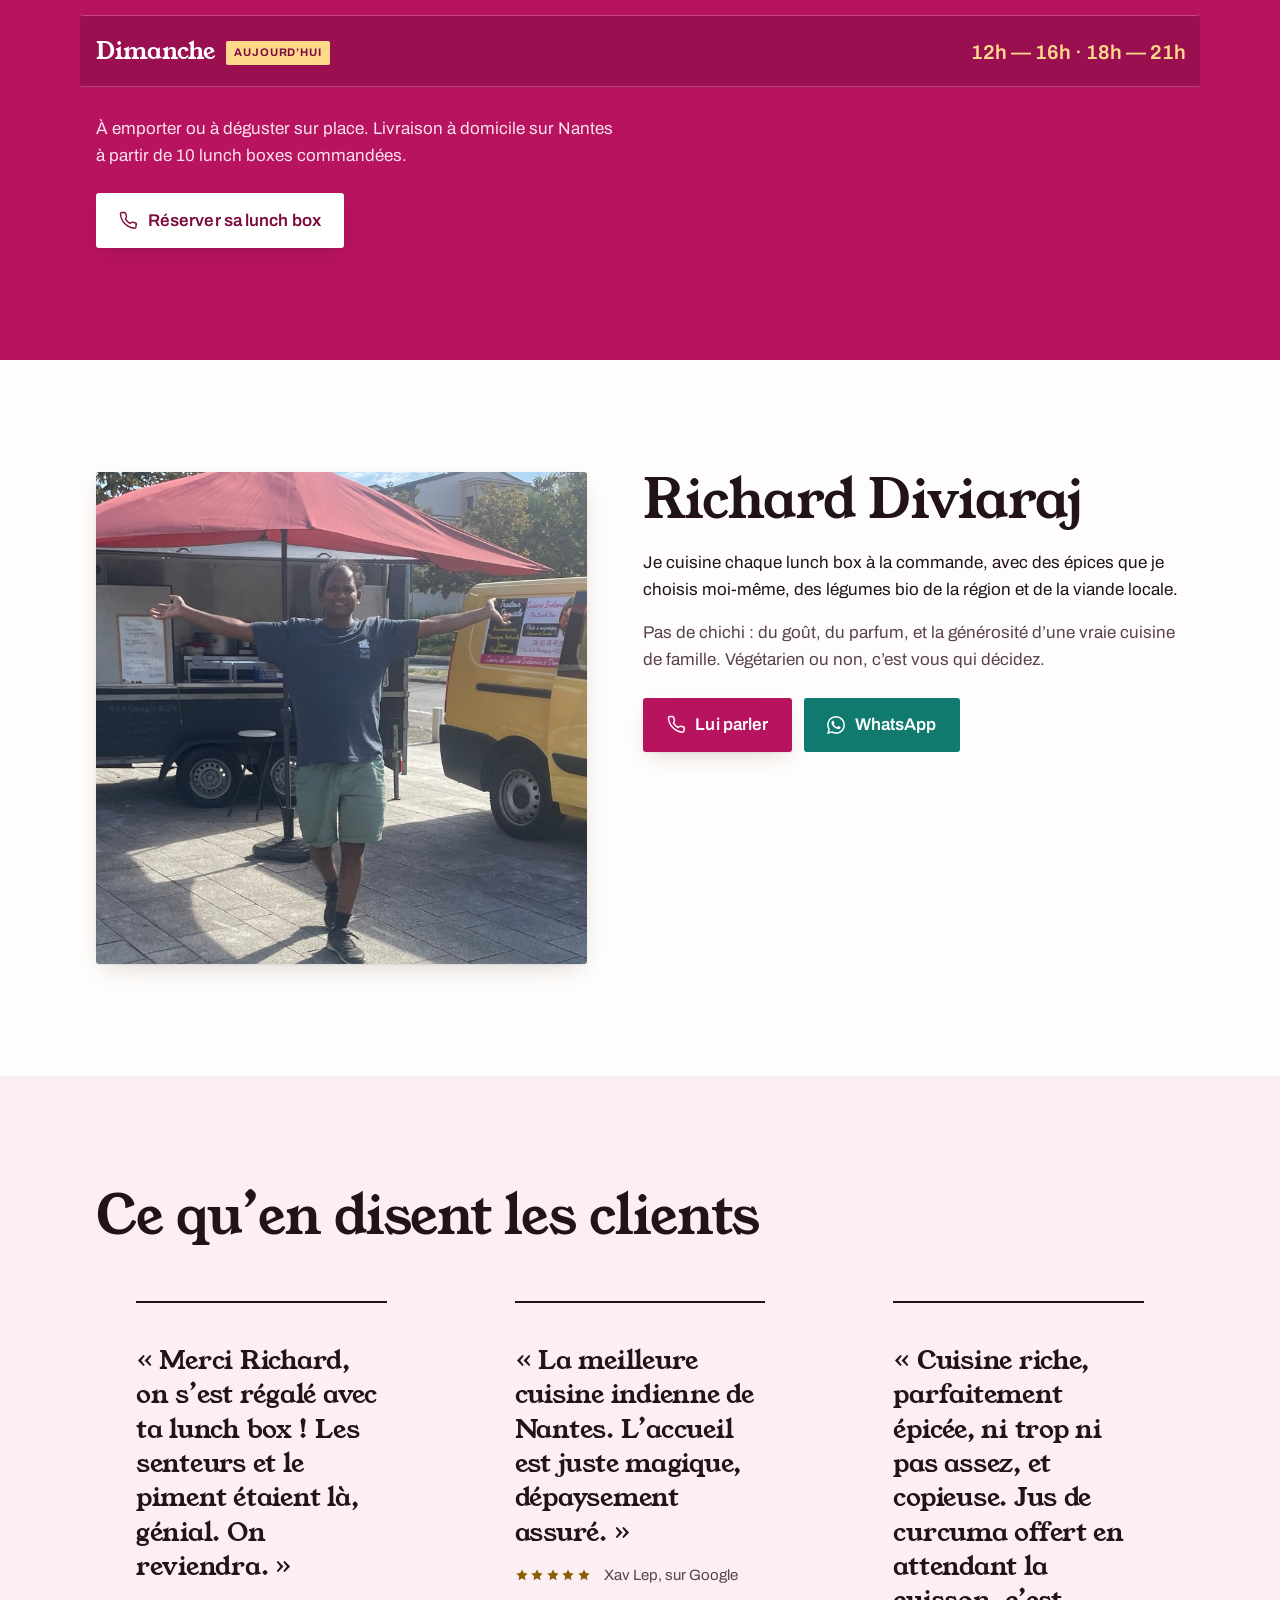
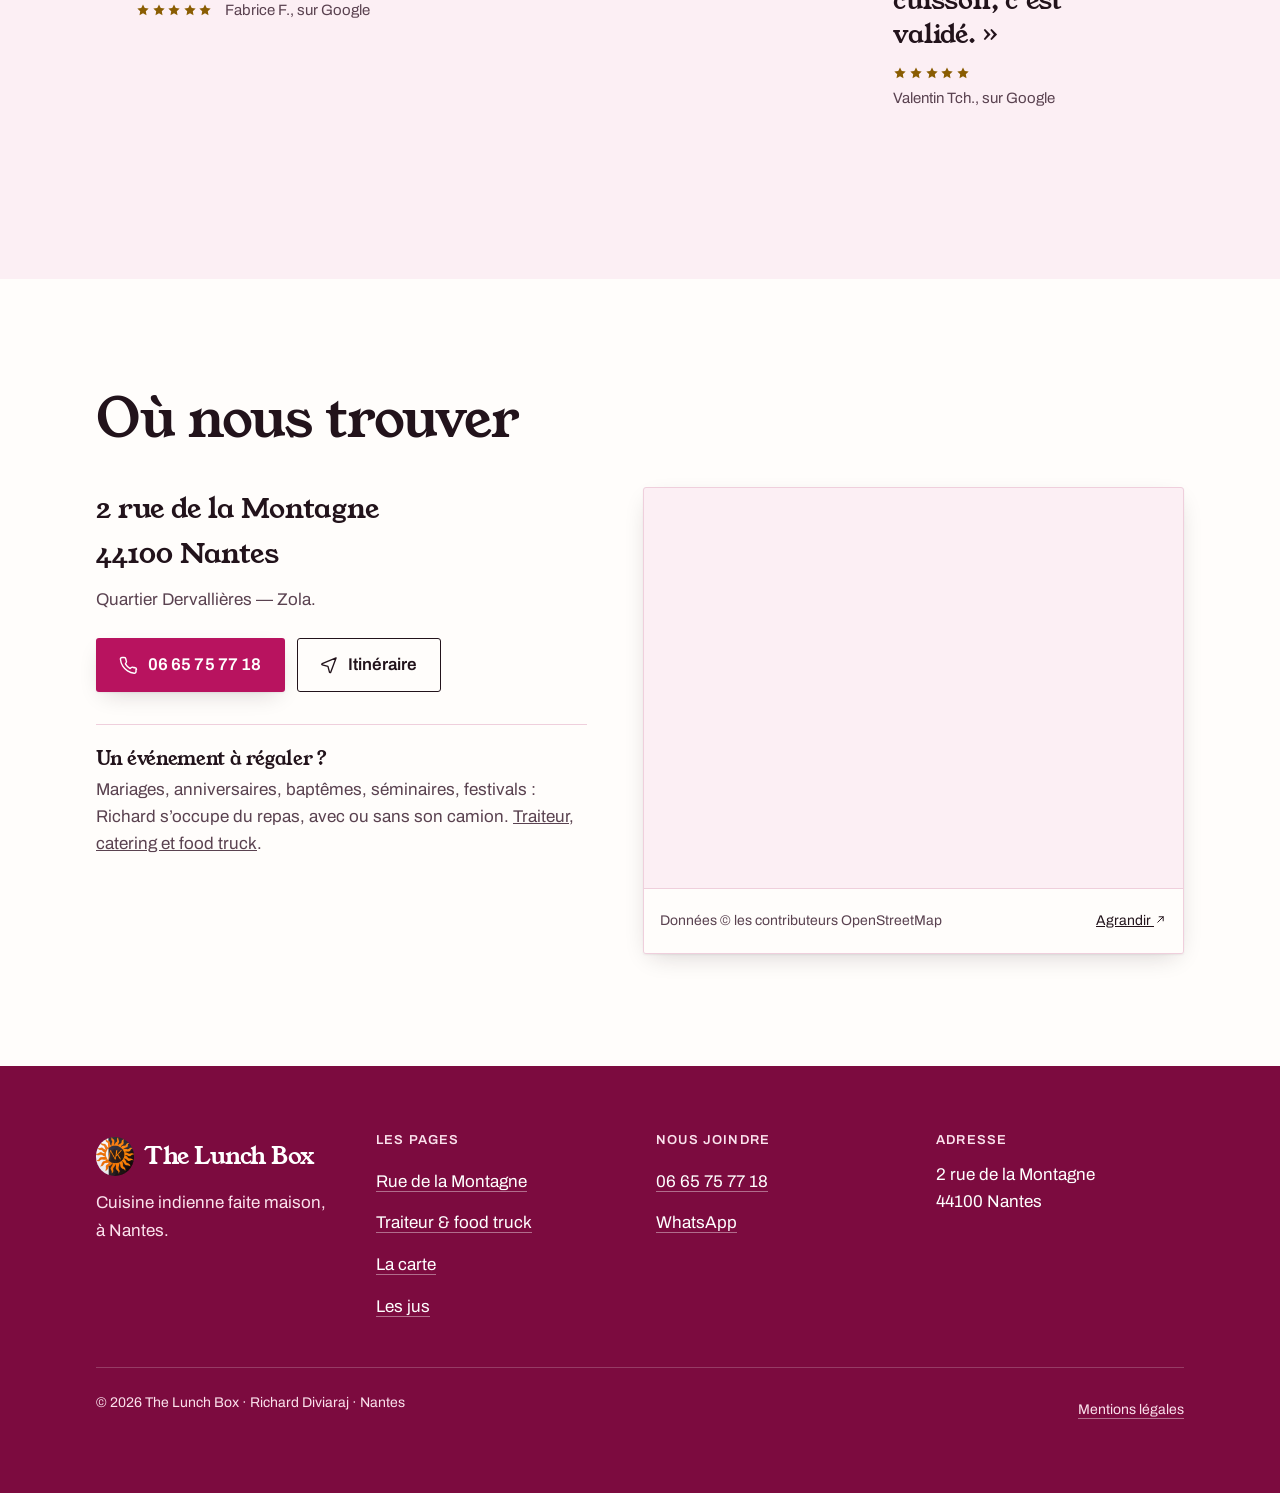
==== commit 234e93e1: "Passe le site à cinq pages, en couleurs vives, avec les retours de Richard - Accueil rue de la Monta" ====
--- a/index.html
+++ b/index.html
@@ -3,33 +3,41 @@
 <head>
 <meta charset="utf-8">
 <meta name="viewport" content="width=device-width, initial-scale=1">
-<title>The Lunch Box — cuisine indienne à emporter à Nantes</title>
-<meta name="description" content="Richard cuisine chaque lunch box à la commande : végétarienne ou non, légumes bio et viande locale. À partir de 8 €, 2 rue de la Montagne, 44100 Nantes. 06 65 75 77 18.">
-<meta name="theme-color" content="#F7F1E4">
-
+<title>The Lunch Box — cuisine indienne à emporter à Nantes, rue de la Montagne</title>
+<meta name="description" content="Richard cuisine chaque lunch box à la commande : végétarienne ou non, avec riz ou semoule. À partir de 8 €, 2 rue de la Montagne, 44100 Nantes. Traiteur, catering et food truck. 06 65 75 77 18.">
+<link rel="canonical" href="https://thelunchbox-nantes.fr/">
+<meta name="theme-color" content="#B8135F">
+<link rel="icon" href="favicon.ico" sizes="any">
+<link rel="icon" href="assets/img/favicon-48.png" type="image/png" sizes="48x48">
+<link rel="apple-touch-icon" href="assets/img/apple-touch-icon.png">
+
+<meta property="og:url" content="https://thelunchbox-nantes.fr/">
 <meta property="og:type" content="restaurant">
 <meta property="og:locale" content="fr_FR">
 <meta property="og:site_name" content="The Lunch Box">
 <meta property="og:title" content="The Lunch Box — cuisine indienne à emporter à Nantes">
 <meta property="og:description" content="La cuisine indienne de Richard, à emporter rue de la Montagne. À partir de 8 €.">
-<!-- À AJOUTER quand une photo sera disponible : <meta property="og:image" content="https://…/assets/img/og.jpg"> -->
+<meta property="og:image" content="https://thelunchbox-nantes.fr/assets/img/lunchbox.jpg">
 
 <link rel="preconnect" href="https://fonts.googleapis.com">
 <link rel="preconnect" href="https://fonts.gstatic.com" crossorigin>
 <link href="https://fonts.googleapis.com/css2?family=Young+Serif&family=Archivo:wght@400;500;600;700&display=swap" rel="stylesheet">
-<link rel="stylesheet" href="assets/css/site.css">
+<link rel="stylesheet" href="assets/css/site.css?v=2026-10-14c">
 
 <script type="application/ld+json">
 {
   "@context": "https://schema.org",
   "@type": "Restaurant",
   "name": "The Lunch Box",
-  "description": "Cuisine indienne faite maison à emporter, végétarienne et non-végétarienne, à Nantes. Légumes bio et viande locale.",
+  "url": "https://thelunchbox-nantes.fr/",
+  "logo": "https://thelunchbox-nantes.fr/assets/img/logo-nk.jpg",
+  "image": "https://thelunchbox-nantes.fr/assets/img/lunchbox.jpg",
+  "description": "Cuisine indienne faite maison à emporter, végétarienne et non-végétarienne, à Nantes. Traiteur, catering et food truck sur devis.",
   "servesCuisine": ["Indienne", "Indienne du Sud"],
   "priceRange": "€",
   "currenciesAccepted": "EUR",
   "telephone": "+33665757718",
-  "founder": { "@type": "Person", "name": "Richard Balaraj" },
+  "founder": { "@type": "Person", "name": "Richard Diviaraj" },
   "address": {
     "@type": "PostalAddress",
     "streetAddress": "2 rue de la Montagne",
@@ -40,22 +48,12 @@
   "geo": { "@type": "GeoCoordinates", "latitude": 47.2120517, "longitude": -1.5794874 },
   "areaServed": { "@type": "City", "name": "Nantes" },
   "openingHoursSpecification": [
-    { "@type": "OpeningHoursSpecification", "dayOfWeek": ["Tuesday", "Friday"], "opens": "12:00", "closes": "14:00" },
-    { "@type": "OpeningHoursSpecification", "dayOfWeek": ["Thursday", "Sunday"], "opens": "18:00", "closes": "20:30" }
+    { "@type": "OpeningHoursSpecification", "dayOfWeek": ["Monday", "Tuesday", "Thursday", "Friday"], "opens": "12:00", "closes": "14:00" },
+    { "@type": "OpeningHoursSpecification", "dayOfWeek": "Wednesday", "opens": "13:00", "closes": "14:00" },
+    { "@type": "OpeningHoursSpecification", "dayOfWeek": "Sunday", "opens": "12:00", "closes": "16:00" },
+    { "@type": "OpeningHoursSpecification", "dayOfWeek": ["Monday", "Tuesday", "Wednesday", "Thursday", "Friday", "Sunday"], "opens": "18:00", "closes": "21:00" }
   ],
-  "hasMenu": {
-    "@type": "Menu",
-    "hasMenuSection": {
-      "@type": "MenuSection",
-      "name": "Lunch box",
-      "hasMenuItem": [
-        { "@type": "MenuItem", "name": "Végétarien", "description": "Lentilles et plusieurs légumes, servi avec du riz.", "suitableForDiet": "https://schema.org/VegetarianDiet" },
-        { "@type": "MenuItem", "name": "Boulettes de bœuf", "description": "Boulettes de bœuf épicées, servies avec du riz." },
-        { "@type": "MenuItem", "name": "Saucisses fumées", "description": "Saucisses fumées, servies avec du riz." },
-        { "@type": "MenuItem", "name": "Poulet", "description": "Poulet, servi avec du riz." }
-      ]
-    }
-  }
+  "hasMenu": "https://thelunchbox-nantes.fr/carte.html"
 }
 </script>
 </head>
@@ -86,17 +84,12 @@
 
 <header class="top">
   <div class="wrap top__in">
-    <a class="mark" href="#haut">The&nbsp;Lunch&nbsp;<em>Box</em></a>
-    <nav class="nav" aria-label="Sections du site">
-      <a href="#carte">La carte</a>
-      <a href="#horaires">Horaires</a>
-      <a href="#richard">Richard</a>
-      <a href="#avis">Avis</a>
-      <a href="#venir">Où nous trouver</a>
-      <a href="food-truck.html" class="nav--truck">
-        <svg width="15" height="15" viewBox="0 0 24 24" aria-hidden="true"><use href="#i-route"/></svg>
-        Le camion
-      </a>
+    <a class="mark" href="index.html"><img src="assets/img/logo-nk.jpg" alt="" width="40" height="40"><span>The&nbsp;Lunch&nbsp;<em>Box</em></span></a>
+    <nav class="nav" aria-label="Pages du site">
+      <a href="index.html" aria-current="page"><span class="nav__plus">Rue de la </span>Montagne</a>
+      <a href="food-truck.html">Traiteur<span class="nav__plus"> &amp; food truck</span></a>
+      <a href="carte.html">La carte</a>
+      <a href="jus.html">Les jus</a>
     </nav>
     <a class="btn btn--go" href="tel:+33665757718">
       <svg width="18" height="18" viewBox="0 0 24 24" aria-hidden="true"><use href="#i-phone"/></svg>
@@ -108,10 +101,11 @@
 <main id="haut">
 
   <!-- ACCUEIL ----------------------------------------------------------- -->
+  <div class="splash">
   <section class="wrap hero">
     <a class="status" href="#horaires" id="statut" data-open="">
       <span class="status__dot" aria-hidden="true"></span>
-      <span data-statut-texte>Mardi et vendredi le midi, jeudi et dimanche le soir</span>
+      <span data-statut-texte>Midi et soir, tous les jours sauf le samedi</span>
     </a>
 
     <h1 class="t-hero">Cuisine indienne <em>faite maison</em>, à emporter à Nantes.</h1>
@@ -124,7 +118,7 @@
         <dl class="facts">
           <div><dt>La lunch box</dt><dd class="price">à partir de 8 €</dd></div>
           <div><dt>À venir chercher</dt><dd>2 rue de la Montagne<br>44100 Nantes</dd></div>
-          <div><dt>Sur commande</dt><dd>Mariages, anniversaires, baptêmes</dd></div>
+          <div><dt>Vos événements</dt><dd><a href="food-truck.html">Traiteur, catering, food truck</a></dd></div>
         </dl>
 
         <div class="hero__actions">
@@ -132,39 +126,32 @@
             <svg width="19" height="19" viewBox="0 0 24 24" aria-hidden="true"><use href="#i-phone"/></svg>
             Commander · 06 65 75 77 18
           </a>
-          <a class="btn btn--line" href="#carte">Voir la carte</a>
+          <a class="btn btn--line" href="#carte">Voir les plats</a>
         </div>
       </div>
 
       <figure class="shot shot--tall">
-        <!-- REMPLACER PAR : <img src="assets/img/lunchbox.jpg" alt="Une lunch box ouverte, riz et curry" width="1000" height="1250"> -->
-        <span class="shot__todo">
-          <svg width="30" height="30" viewBox="0 0 24 24" aria-hidden="true"><use href="#i-camera"/></svg>
-          <span>Photo d’une lunch box ouverte</span>
-        </span>
+        <img src="assets/img/lunchbox.jpg" alt="Les plats de Richard vus du dessus : riz safrané, currys et desserts" width="1000" height="1250" decoding="async" fetchpriority="high">
       </figure>
     </div>
   </section>
-
-  <!-- LA CARTE ---------------------------------------------------------- -->
+  </div>
+
+  <!-- LES QUATRE PLATS -------------------------------------------------- -->
   <section id="carte" class="band band--paper">
     <div class="wrap">
       <h2 class="t-sect">Ce que Richard cuisine</h2>
-      <p class="lede muted" style="margin-top:.85rem">Toujours les quatre mêmes plats, sur une base
-        commune de légumes, de sauce et d’épices.</p>
+      <p class="lede muted" style="margin-top:.85rem;max-width:44ch">Toujours les quatre mêmes plats, sur une base
+        commune de légumes, de sauce et d’épices. Chacun se prend avec du riz ou de la semoule.</p>
 
       <div class="dishes">
         <article class="dish">
           <figure class="shot shot--wide">
-            <!-- REMPLACER PAR : <img src="assets/img/vegetarien.jpg" alt="Plat végétarien, lentilles et légumes" width="900" height="600"> -->
-            <span class="shot__todo">
-              <svg width="26" height="26" viewBox="0 0 24 24" aria-hidden="true"><use href="#i-camera"/></svg>
-              <span>Photo du plat végétarien</span>
-            </span>
+            <img src="assets/img/vegetarien.jpg" alt="Plat végétarien, légumes et champignons sur du riz safrané" width="900" height="600" loading="lazy" decoding="async">
           </figure>
           <h3 class="t-item">Végétarien</h3>
           <p class="mark-veg" data-veg="oui">Végétarien</p>
-          <p>Lentilles et plusieurs légumes, servi avec du riz.</p>
+          <p>Lentilles et plusieurs légumes, avec riz ou semoule.</p>
         </article>
 
         <article class="dish">
@@ -177,34 +164,47 @@
           </figure>
           <h3 class="t-item">Boulettes de bœuf</h3>
           <p class="mark-veg" data-veg="non">Non-végétarien</p>
-          <p>Boulettes de bœuf épicées, servies avec du riz.</p>
+          <p>Boulettes de bœuf épicées, avec riz ou semoule.</p>
         </article>
 
         <article class="dish">
           <figure class="shot shot--wide">
-            <!-- REMPLACER PAR : <img src="assets/img/saucisses.jpg" alt="Saucisses fumées" width="900" height="600"> -->
-            <span class="shot__todo">
-              <svg width="26" height="26" viewBox="0 0 24 24" aria-hidden="true"><use href="#i-camera"/></svg>
-              <span>Photo des saucisses fumées</span>
-            </span>
+            <img src="assets/img/saucisses.jpg" alt="Saucisses fumées" width="900" height="600" loading="lazy" decoding="async">
           </figure>
           <h3 class="t-item">Saucisses fumées</h3>
           <p class="mark-veg" data-veg="non">Non-végétarien</p>
-          <p>Saucisses fumées, servies avec du riz.</p>
+          <p>Saucisses fumées, avec riz ou semoule.</p>
         </article>
 
         <article class="dish">
           <figure class="shot shot--wide">
-            <!-- REMPLACER PAR : <img src="assets/img/poulet.jpg" alt="Poulet, servi avec du riz" width="900" height="600"> -->
-            <span class="shot__todo">
-              <svg width="26" height="26" viewBox="0 0 24 24" aria-hidden="true"><use href="#i-camera"/></svg>
-              <span>Photo du poulet</span>
-            </span>
+            <img src="assets/img/poulet.jpg" alt="Poulet en sauce, avec du riz" width="900" height="600" loading="lazy" decoding="async">
           </figure>
           <h3 class="t-item">Poulet</h3>
           <p class="mark-veg" data-veg="non">Non-végétarien</p>
-          <p>Poulet, servi avec du riz.</p>
+          <p>Poulet, avec riz ou semoule.</p>
         </article>
+      </div>
+
+      <div class="stack" style="margin-top:2.25rem">
+        <a class="btn btn--line" href="carte.html">Toute la carte : samoussas, desserts…</a>
+      </div>
+    </div>
+  </section>
+
+  <!-- LES JUS ----------------------------------------------------------- -->
+  <section id="jus" class="band">
+    <div class="wrap contact__grid contact__grid--mid">
+      <figure class="shot shot--trio">
+        <img src="assets/img/jus-trio.jpg" alt="Trois bouteilles : Jus de l’amour (jaune), Bon Cœur (rouge) et Cleaner (orangé)" width="1400" height="845" loading="lazy" decoding="async">
+      </figure>
+      <div>
+        <h2 class="t-sect">Et pour boire, les jus de Richard</h2>
+        <p class="lede muted" style="margin-top:.85rem">Trois jus faits maison, aux fruits, aux fleurs
+          et aux épices : Jus de l’amour, Bon Cœur et Cleaner.</p>
+        <div class="stack">
+          <a class="btn btn--line" href="jus.html">Découvrir les jus</a>
+        </div>
       </div>
     </div>
   </section>
@@ -214,30 +214,37 @@
   <section id="horaires" class="band band--leaf">
     <div class="wrap">
       <h2 class="t-sect">Quand venir</h2>
-      <p class="lede muted" style="margin-top:.85rem">Richard cuisine sur quatre services par semaine,
-        plus le samedi soir au restaurant.</p>
+      <p class="lede muted" style="margin-top:.85rem">Midi et soir, six jours sur sept.</p>
 
       <ul class="hours">
+        <li data-jour="1">
+          <span class="hours__day">Lundi</span>
+          <span class="hours__time">12h — 14h<small>18h — 21h</small></span>
+        </li>
         <li data-jour="2">
           <span class="hours__day">Mardi</span>
-          <span class="hours__time">12h — 14h</span>
+          <span class="hours__time">12h — 14h<small>18h — 21h</small></span>
+        </li>
+        <li data-jour="3">
+          <span class="hours__day">Mercredi</span>
+          <span class="hours__time">13h — 14h<small>18h — 21h</small></span>
         </li>
         <li data-jour="4">
           <span class="hours__day">Jeudi</span>
-          <span class="hours__time">18h — 20h30</span>
+          <span class="hours__time">12h — 14h<small>18h — 21h</small></span>
         </li>
         <li data-jour="5">
           <span class="hours__day">Vendredi</span>
-          <span class="hours__time">12h — 14h</span>
-        </li>
-        <li data-jour="6">
+          <span class="hours__time">12h — 14h<small>18h — 21h</small></span>
+        </li>
+        <li data-jour="6" data-off>
           <span class="hours__day">Samedi</span>
-          <span class="hours__time">au restaurant</span>
-          <span class="hours__note">Richard cuisine au Tikidiniteur, 34 rue Paul Bert.</span>
+          <span class="hours__time">fermé</span>
+          <span class="hours__note">Le samedi soir, Richard cuisine au restaurant Tikidiniteur, 34 rue Paul Bert.</span>
         </li>
         <li data-jour="0">
           <span class="hours__day">Dimanche</span>
-          <span class="hours__time">18h — 20h30</span>
+          <span class="hours__time">12h — 16h<small>18h — 21h</small></span>
         </li>
       </ul>
 
@@ -247,7 +254,7 @@
       </p>
 
       <div class="stack">
-        <a class="btn btn--line" href="tel:+33665757718">
+        <a class="btn btn--go" href="tel:+33665757718">
           <svg width="19" height="19" viewBox="0 0 24 24" aria-hidden="true"><use href="#i-phone"/></svg>
           Réserver sa lunch box
         </a>
@@ -259,14 +266,10 @@
   <section id="richard" class="band">
     <div class="wrap contact__grid">
       <figure class="shot shot--face">
-        <!-- REMPLACER PAR : <img src="assets/img/richard.jpg" alt="Richard Balaraj dans sa cuisine" width="800" height="800"> -->
-        <span class="shot__todo">
-          <svg width="28" height="28" viewBox="0 0 24 24" aria-hidden="true"><use href="#i-camera"/></svg>
-          <span>Portrait de Richard</span>
-        </span>
+        <img src="assets/img/richard.jpg" alt="Richard devant son camion, les bras ouverts" width="800" height="800" loading="lazy" decoding="async">
       </figure>
       <div>
-        <h2 class="t-sect">Richard Balaraj</h2>
+        <h2 class="t-sect">Richard Diviaraj</h2>
         <div class="prose" style="display:grid;gap:1rem;margin-top:1.25rem">
           <p>Je cuisine chaque lunch box à la commande, avec des épices que je choisis
             moi-même, des légumes bio de la région et de la viande locale.</p>
@@ -364,13 +367,9 @@
 
           <div class="note">
             <h3>Un événement à régaler ?</h3>
-            <p class="muted">Mariages, anniversaires, baptêmes : appelez Richard, il s’occupe du reste.
-              Livraison sur Nantes à partir de 10 lunch boxes.</p>
-          </div>
-
-          <div class="note">
-            <h3>Le samedi soir</h3>
-            <p class="muted">Richard cuisine au restaurant Tikidiniteur, 34 rue Paul Bert à Nantes.</p>
+            <p class="muted">Mariages, anniversaires, baptêmes, séminaires, festivals : Richard
+              s’occupe du repas, avec ou sans son camion.
+              <a href="food-truck.html">Traiteur, catering et food truck</a>.</p>
           </div>
         </div>
 
@@ -395,21 +394,27 @@
   <div class="wrap">
     <div class="foot__grid">
       <div>
-        <p class="mark" style="display:block;margin-bottom:.6rem">The Lunch Box</p>
-        <p class="muted">Cuisine indienne faite maison,<br>à emporter à Nantes.</p>
-      </div>
-      <div>
-        <p class="label" style="color:#B9CCB7">Nous joindre</p>
+        <p class="mark" style="margin-bottom:.4rem"><img src="assets/img/logo-nk.jpg" alt="" width="40" height="40" loading="lazy">The Lunch Box</p>
+        <p class="muted">Cuisine indienne faite maison, à Nantes.</p>
+      </div>
+      <div>
+        <p class="label">Les pages</p>
+        <p style="margin-top:.6rem"><a href="index.html">Rue de la Montagne</a></p>
+        <p><a href="food-truck.html">Traiteur &amp; food truck</a></p>
+        <p><a href="carte.html">La carte</a></p>
+        <p><a href="jus.html">Les jus</a></p>
+      </div>
+      <div>
+        <p class="label">Nous joindre</p>
         <p style="margin-top:.6rem"><a href="tel:+33665757718">06 65 75 77 18</a></p>
         <p><a href="https://wa.me/33665757718">WhatsApp</a></p>
       </div>
       <div>
-        <p class="label" style="color:#B9CCB7">Adresse</p>
+        <p class="label">Adresse</p>
         <p style="margin-top:.6rem">2 rue de la Montagne<br>44100 Nantes</p>
       </div>
     </div>
-    <p class="muted" style="margin-top:1.5rem">Richard sort aussi son <a href="food-truck.html">camion</a>, à la rencontre des Nantais.</p>
-    <p class="foot__legal">© <span id="annee">2026</span> The Lunch Box · Richard Balaraj · Nantes</p>
+    <p class="foot__legal"><span>© <span id="annee">2026</span> The Lunch Box · Richard Diviaraj · Nantes</span> <a href="mentions-legales.html">Mentions légales</a></p>
   </div>
 </footer>
 
@@ -431,13 +436,22 @@
 
 <script>
 /* Ouvert / fermé en direct, calculé à l'heure de Paris.
-   Sans JavaScript, la pastille affiche déjà les jours de service : rien ne casse. */
+   Horaires alignés sur la fiche Google. Sans JavaScript, la pastille affiche
+   déjà les jours de service : rien ne casse. */
 (function () {
   var SERVICES = [
-    { jour: 2, de: 720, a: 840,  quand: 'mardi midi' },
-    { jour: 4, de: 1080, a: 1230, quand: 'jeudi soir' },
-    { jour: 5, de: 720, a: 840,  quand: 'vendredi midi' },
-    { jour: 0, de: 1080, a: 1230, quand: 'dimanche soir' }
+    { jour: 1, de: 720,  a: 840,  quand: 'lundi midi' },
+    { jour: 1, de: 1080, a: 1260, quand: 'lundi soir' },
+    { jour: 2, de: 720,  a: 840,  quand: 'mardi midi' },
+    { jour: 2, de: 1080, a: 1260, quand: 'mardi soir' },
+    { jour: 3, de: 780,  a: 840,  quand: 'mercredi midi' },
+    { jour: 3, de: 1080, a: 1260, quand: 'mercredi soir' },
+    { jour: 4, de: 720,  a: 840,  quand: 'jeudi midi' },
+    { jour: 4, de: 1080, a: 1260, quand: 'jeudi soir' },
+    { jour: 5, de: 720,  a: 840,  quand: 'vendredi midi' },
+    { jour: 5, de: 1080, a: 1260, quand: 'vendredi soir' },
+    { jour: 0, de: 720,  a: 960,  quand: 'dimanche midi' },
+    { jour: 0, de: 1080, a: 1260, quand: 'dimanche soir' }
   ];
   var INDEX = { Sun: 0, Mon: 1, Tue: 2, Wed: 3, Thu: 4, Fri: 5, Sat: 6 };
 
@@ -479,7 +493,7 @@
     }
   }
 
-  /* Samedi : Richard cuisine, mais au Tikidiniteur. Afficher « fermé » serait faux. */
+  /* Samedi soir : Richard cuisine, mais au Tikidiniteur. */
   if (t.jour === 6 && t.min >= 960) {
     pastille.setAttribute('data-open', 'bientot');
     texte.textContent = 'Ce soir, Richard cuisine au Tikidiniteur, 34 rue Paul Bert';
@@ -503,7 +517,7 @@
       texte.textContent = 'Fermé · ouvre à ' + hhmm(meilleur.s.de);
     } else {
       var quand = meilleur.jours === 1
-        ? 'demain ' + (meilleur.s.de < 840 ? 'midi' : 'soir')
+        ? 'demain ' + (meilleur.s.de < 900 ? 'midi' : 'soir')
         : meilleur.s.quand;
       texte.textContent = 'Fermé · prochain service ' + quand + ' à ' + hhmm(meilleur.s.de);
     }
--- a/assets/css/site.css
+++ b/assets/css/site.css
@@ -1,43 +1,50 @@
 /* ============================================================================
    The Lunch Box — feuille de style partagée
-   Une seule feuille pour tout le site. Les futures pages (jus, food-truck)
-   réutilisent tout et changent seulement la couleur de marque via
-   <html data-brand="jus"> (voir « Déclinaisons » en bas de fichier).
+   Une seule feuille pour tout le site. Chaque page change sa couleur de
+   marque via <html data-brand="…"> (voir « Déclinaisons » en bas de fichier).
    ========================================================================= */
 
 /* --- 1. Jetons ----------------------------------------------------------- */
 
 :root {
-  /* Fond — le crème du riz basmati, pas un beige de bureau */
-  --paper:       #F7F1E4;
-  --paper-deep:  #EFE5D2;
-  --paper-edge:  #E0D2B6;
-
-  /* Encre — un noir de feuille de bananier, jamais un noir pur */
-  --ink:         #17200F;
-  --ink-soft:    #46503C;   /* texte secondaire : teinté depuis l'encre, jamais gris */
-
-  /* Feuille de curry — porte des régions entières */
-  --leaf:        #2C5530;
-  --leaf-deep:   #1B3A1E;
-  --leaf-line:   #6E9370;
-
-  /* Le camion — une identité à part, fixe (indépendante de --brand) pour
-     pouvoir signaler « le camion » même depuis une page qui reste verte. */
-  --truck:       #6B3FA0;
-  --truck-deep:  #3F2361;
-
-  /* Curcuma — chiffres, marques, filets. Jamais du texte courant sur crème. */
-  --turmeric:    #E3A008;   /* aplats, pastilles, filets */
-  --turmeric-up: #F0C05A;   /* le même or, éclairci pour rester lisible sur le vert */
+  /* Fond — blanc chaud. Richard n'aime pas le beige : la couleur vient des
+     aplats de marque, pas du fond. */
+  --paper:       #FFFDFB;
+  --paper-deep:  #FCEFF4;
+  --paper-edge:  #EFCFDC;
+
+  /* Encre — un noir aubergine, jamais un noir pur */
+  --ink:         #22131B;
+  --ink-soft:    #5A4250;   /* texte secondaire : teinté depuis l'encre, jamais gris */
+
+  /* Les couleurs fixes de chaque page — elles servent aussi à signaler une
+     page depuis une autre (nav, liens croisés). */
+  --rani:        #B8135F;   /* rose rani : la rue de la Montagne et la carte */
+  --rani-deep:   #7C0B3F;
+  --sun:         #F4C21A;   /* jaune camionnette : traiteur & food truck */
+  --sun-deep:    #E5AE00;
+  --sun-soft:    #FBE7A1;
+  --indigo:      #2B2C7C;   /* le cadre des étiquettes : les jus */
+  --indigo-deep: #1A1A52;
+
+  /* Curcuma — filets, pastilles, chiffres. Jamais du texte courant sur blanc. */
+  --turmeric:    #E3A008;
   --turmeric-ink:#8A5D02;
 
-  /* Piment — la seule couleur d'action */
+  /* Piment — le carré non-végétarien et le filet imprimé */
   --chili:       #A82B18;
-  --chili-deep:  #7E1E0F;
-
-  --brand:       var(--leaf);
-  --brand-deep:  var(--leaf-deep);
+
+  /* Marque de la page courante (rue de la Montagne par défaut) */
+  --brand:          var(--rani);
+  --brand-deep:     var(--rani-deep);
+  --on-brand:       #FFFFFF;
+  --on-brand-soft:  #FBE1EC;   /* texte secondaire sur la marque (≥ 4,5:1) */
+  --on-brand-accent:#FFD98A;   /* souci pâle : chiffres et mots mis en avant sur la marque */
+
+  /* La seule couleur d'action : un bouton plein = commander */
+  --action:      var(--rani);
+  --action-deep: var(--rani-deep);
+  --on-action:   #FFFFFF;
 
   /* Typographie */
   --display: "Young Serif", "Iowan Old Style", Georgia, serif;
@@ -45,14 +52,14 @@
 
   /* Rythme */
   --gap:     clamp(1rem, 3vw, 1.5rem);
-  --pad:     clamp(1.25rem, 5vw, 4.5rem);
+  --pad:     clamp(1rem, 5vw, 4.5rem);
   --band:    clamp(3.5rem, 9vw, 7rem);
   --measure: 66ch;
   --wrap:    76rem;
 
   --radius:  3px;
-  --lift:    0 1px 2px rgba(23, 32, 15, .06), 0 8px 24px -8px rgba(23, 32, 15, .18);
-  --lift-lg: 0 2px 4px rgba(23, 32, 15, .07), 0 20px 48px -16px rgba(23, 32, 15, .26);
+  --lift:    0 1px 2px rgba(34, 19, 27, .06), 0 8px 24px -8px rgba(34, 19, 27, .2);
+  --lift-lg: 0 2px 4px rgba(34, 19, 27, .07), 0 20px 48px -16px rgba(34, 19, 27, .28);
 
   --ease: cubic-bezier(.16, 1, .3, 1);
 }
@@ -64,7 +71,7 @@
 html {
   -webkit-text-size-adjust: 100%;
   scroll-behavior: smooth;
-  scroll-padding-top: 5rem;
+  scroll-padding-top: 7rem;
 }
 
 body {
@@ -99,11 +106,11 @@
 li { list-style: none; }
 
 /* Surfaces du navigateur — elles font aussi partie du design */
-::selection { background: var(--turmeric); color: var(--ink); }
-:root { caret-color: var(--chili); accent-color: var(--leaf); }
+::selection { background: var(--brand); color: var(--on-brand); }
+:root { caret-color: var(--brand); accent-color: var(--brand); }
 
 :where(a, button, [tabindex]):focus-visible {
-  outline: 2.5px solid var(--chili);
+  outline: 2.5px solid var(--brand);
   outline-offset: 3px;
   border-radius: 2px;
 }
@@ -153,8 +160,8 @@
 
 .band { padding-block: var(--band); }
 .band--paper { background: var(--paper-deep); }
-.band--leaf  { background: var(--brand); color: var(--paper); }
-.band--leaf .muted { color: #C6D6C4; }
+.band--leaf  { background: var(--brand); color: var(--on-brand); }
+.band--leaf .muted { color: var(--on-brand-soft); }
 
 /* Filet imprimé au tampon — le seul motif du site, une seule fonction :
    marquer le haut d'un bandeau. */
@@ -173,7 +180,7 @@
   background: var(--paper-edge);
   margin: 0;
 }
-.band--leaf .rule { background: rgba(255, 255, 255, .18); }
+.band--leaf .rule { background: rgba(255, 255, 255, .22); }
 
 /* --- 5. Boutons ---------------------------------------------------------- */
 
@@ -196,14 +203,18 @@
 }
 .btn svg { flex: none; }
 
-.btn--go    { background: var(--chili); color: #fff; box-shadow: var(--lift); }
-.btn--go:hover    { background: var(--chili-deep); transform: translateY(-2px); box-shadow: var(--lift-lg); }
+.btn--go    { background: var(--action); color: var(--on-action); box-shadow: var(--lift); }
+.btn--go:hover    { background: var(--action-deep); transform: translateY(-2px); box-shadow: var(--lift-lg); }
 .btn--go:active   { transform: translateY(0); }
 
 .btn--line  { border-color: currentColor; color: var(--ink); }
 .btn--line:hover  { background: var(--ink); color: var(--paper); border-color: var(--ink); }
-.band--leaf .btn--line { color: var(--paper); }
-.band--leaf .btn--line:hover { background: var(--paper); color: var(--brand-deep); border-color: var(--paper); }
+
+/* Sur un aplat de marque, le bouton plein s'inverse : blanc, texte de marque */
+:is(.band--leaf, .splash) .btn--go { background: var(--on-brand); color: var(--brand-deep); }
+:is(.band--leaf, .splash) .btn--go:hover { background: var(--on-brand-soft); }
+:is(.band--leaf, .splash) .btn--line { color: var(--on-brand); }
+:is(.band--leaf, .splash) .btn--line:hover { background: var(--on-brand); color: var(--brand-deep); border-color: var(--on-brand); }
 
 .btn--wa    { background: #0F7A6D; color: #fff; }
 .btn--wa:hover { background: #0A5F55; transform: translateY(-2px); }
@@ -216,46 +227,76 @@
   position: sticky;
   top: 0;
   z-index: 40;
-  background: color-mix(in srgb, var(--paper) 88%, transparent);
+  background: color-mix(in srgb, var(--paper) 92%, transparent);
   backdrop-filter: blur(10px) saturate(1.4);
   border-bottom: 1px solid var(--paper-edge);
 }
 
 .top__in {
   display: flex;
+  flex-wrap: wrap;
   align-items: center;
   justify-content: space-between;
-  gap: var(--gap);
+  gap: 0 var(--gap);
   min-height: 4rem;
 }
 
+/* Le logo NK de Richard, en coin, devant le nom */
 .mark {
+  display: inline-flex;
+  align-items: center;
+  gap: .6rem;
   font-family: var(--display);
   font-size: clamp(1.2rem, 1.08rem + .5vw, 1.5rem);
   letter-spacing: -.02em;
   text-decoration: none;
   white-space: nowrap;
-  padding-block: .3rem;
-}
-.mark em { font-style: normal; color: var(--chili); }
-
-.nav { display: none; }
+  padding-block: .45rem;
+}
+.mark img {
+  width: 2.4rem; height: 2.4rem;
+  border-radius: 50%;
+  box-shadow: 0 0 0 2px var(--paper), 0 0 0 3px var(--paper-edge);
+}
+.mark em { font-style: normal; color: var(--brand); }
+
+/* Les pages du site. Sur téléphone, elles passent sur une deuxième ligne
+   qui défile à l'horizontale : quatre pages, ça ne se cache pas dans un menu. */
+.nav {
+  order: 3;
+  display: flex;
+  gap: 1.25rem;
+  width: calc(100% + 2 * var(--pad));
+  margin-inline: calc(-1 * var(--pad));
+  padding: 0 var(--pad) .1rem;
+  overflow-x: auto;
+  scrollbar-width: none;
+  font-size: .875rem;
+  font-weight: 600;
+  border-top: 1px solid var(--paper-edge);
+}
+.nav::-webkit-scrollbar { display: none; }
+.nav a {
+  flex: none;
+  text-decoration: none;
+  padding-block: .7rem .6rem;
+  border-bottom: 2.5px solid transparent;
+  white-space: nowrap;
+  transition: border-color .2s var(--ease), color .2s var(--ease);
+}
+.nav a:hover { border-bottom-color: var(--paper-edge); }
+.nav a[aria-current="page"] { border-bottom-color: var(--brand); }
 
 @media (min-width: 62rem) {
   .nav {
-    display: flex;
+    order: 0;
+    width: auto;
+    margin: 0;
+    padding: 0;
     gap: clamp(1.1rem, 1.9vw, 1.9rem);
-    font-size: .875rem;
-    font-weight: 500;
+    border-top: 0;
+    overflow: visible;
   }
-  .nav a {
-    text-decoration: none;
-    padding-block: .6rem;
-    border-bottom: 1.5px solid transparent;
-    white-space: nowrap;
-    transition: border-color .2s var(--ease), color .2s var(--ease);
-  }
-  .nav a:hover { border-bottom-color: var(--chili); }
 }
 
 .top .btn { display: none; }
@@ -286,7 +327,7 @@
   border-radius: 50%;
   background: var(--ink-soft);
 }
-.status[data-open="oui"] { border-color: #9ABF98; background: #EAF3E7; color: var(--leaf-deep); }
+.status[data-open="oui"] { border-color: #9ABF98; background: #EAF3E7; color: #1B3A1E; }
 .status[data-open="oui"] .status__dot {
   background: #2E8B36;
   animation: beat 2.4s var(--ease) infinite;
@@ -299,9 +340,12 @@
   70%      { box-shadow: 0 0 0 .5rem rgba(46, 139, 54, 0); }
 }
 
-.band--leaf .status { background: rgba(255, 255, 255, .1); border-color: rgba(255, 255, 255, .3); color: var(--paper); }
-.band--leaf .status[data-open="oui"] { background: rgba(255, 255, 255, .16); border-color: #A9CFA6; color: #fff; }
-.band--leaf .status[data-open="bientot"] { background: rgba(227, 160, 8, .16); border-color: var(--turmeric); color: #FBEBC6; }
+:is(.band--leaf, .splash) .status { background: rgba(255, 255, 255, .12); border-color: rgba(255, 255, 255, .4); color: var(--on-brand); }
+:is(.band--leaf, .splash) .status__dot { background: var(--on-brand-soft); }
+:is(.band--leaf, .splash) .status[data-open="oui"] { background: #fff; border-color: #fff; color: #1B3A1E; }
+:is(.band--leaf, .splash) .status[data-open="oui"] .status__dot { background: #2E8B36; }
+:is(.band--leaf, .splash) .status[data-open="bientot"] { background: #FBF2DC; border-color: #FBF2DC; color: var(--turmeric-ink); }
+:is(.band--leaf, .splash) .status[data-open="bientot"] .status__dot { background: var(--turmeric); }
 
 /* --- 8. Accueil ---------------------------------------------------------- */
 
@@ -310,7 +354,8 @@
 /* Le titre court sur toute la largeur : c'est la manchette.
    Les faits et la photo se partagent la ligne en dessous. */
 .hero h1 { margin-block: 1.25rem clamp(1.75rem, 4vw, 2.75rem); }
-.hero h1 em { font-style: normal; color: var(--chili); }
+.hero h1:first-child { margin-top: 0; }
+.hero h1 em { font-style: normal; color: var(--brand); }
 
 .hero__grid { display: grid; gap: clamp(2rem, 5vw, 3.5rem); }
 
@@ -330,6 +375,16 @@
 }
 .hero__actions .btn { flex: 1 1 auto; }
 @media (min-width: 30rem) { .hero__actions .btn { flex: 0 0 auto; } }
+
+/* Bandeau d'accueil pleine largeur, dans la couleur de la page */
+.splash { background: var(--brand); color: var(--on-brand); }
+.splash .muted { color: var(--on-brand-soft); }
+.splash .hero h1 em { color: var(--on-brand-accent); }
+.splash .facts, .splash .facts > div { border-color: rgba(255, 255, 255, .3); }
+.splash .facts dt { color: var(--on-brand-soft); }
+.splash .facts .price { color: var(--on-brand-accent); }
+.splash .facts a { color: inherit; text-underline-offset: .2em; }
+.splash .shot { box-shadow: 10px 10px 0 var(--brand-deep); border: 2px solid var(--on-brand); }
 
 /* Les faits, en fiche produit — pas en cartes */
 .facts {
@@ -360,7 +415,7 @@
   font-family: var(--display);
   font-size: 1.6rem;
   line-height: 1;
-  color: var(--chili);
+  color: var(--brand);
   letter-spacing: -.02em;
 }
 
@@ -378,9 +433,11 @@
 }
 .shot img { width: 100%; height: 100%; object-fit: cover; }
 
-.shot--tall  { aspect-ratio: 4 / 5; }
-.shot--wide  { aspect-ratio: 3 / 2; }
-.shot--face  { aspect-ratio: 1 / 1; }
+.shot--tall   { aspect-ratio: 4 / 5; }
+.shot--wide   { aspect-ratio: 3 / 2; }
+.shot--face   { aspect-ratio: 1 / 1; }
+.shot--trio   { aspect-ratio: 5 / 3; }
+.shot--bottle { aspect-ratio: 6 / 11; }
 
 .shot__todo {
   position: absolute;
@@ -395,7 +452,7 @@
   color: var(--ink-soft);
   background:
     repeating-linear-gradient(-45deg,
-      transparent 0 11px, rgba(23, 32, 15, .035) 11px 12px);
+      transparent 0 11px, rgba(34, 19, 27, .035) 11px 12px);
   box-shadow: inset 0 0 0 1px var(--paper-edge);
 }
 .shot__todo span { font-size: .8125rem; font-weight: 600; letter-spacing: .07em; text-transform: uppercase; }
@@ -410,9 +467,18 @@
 }
 @media (min-width: 46rem) { .dishes { grid-template-columns: repeat(2, 1fr); } }
 @media (min-width: 64rem) { .dishes { grid-template-columns: repeat(4, 1fr); } }
+@media (min-width: 64rem) { .dishes--3 { grid-template-columns: repeat(3, 1fr); } }
 
 .dish h3 { margin-block: 1rem .5rem; }
 .dish p { color: var(--ink-soft); }
+
+.menu-group + .menu-group { margin-top: clamp(2.75rem, 6vw, 4rem); }
+.menu-group > h3 {
+  font-size: clamp(1.4rem, 1.15rem + 1.1vw, 2rem);
+  padding-bottom: .6rem;
+  border-bottom: 2px solid var(--ink);
+}
+.menu-group .dishes { margin-top: 1.5rem; }
 
 /* Le carré végé / non-végé — la vraie signalétique indienne, pas un emoji */
 .mark-veg {
@@ -439,7 +505,7 @@
 
 .hours {
   margin-top: clamp(1.75rem, 4vw, 2.5rem);
-  border-top: 1px solid rgba(255, 255, 255, .18);
+  border-top: 1px solid rgba(255, 255, 255, .22);
 }
 .hours li {
   display: grid;
@@ -448,15 +514,18 @@
   gap: .5rem 1rem;
   padding: 1rem .9rem 1rem 1rem;
   margin-inline: -1rem;
-  border-bottom: 1px solid rgba(255, 255, 255, .18);
+  border-bottom: 1px solid rgba(255, 255, 255, .22);
   border-radius: var(--radius);
   transition: background-color .3s var(--ease);
 }
 .hours__day  { font-family: var(--display); font-size: clamp(1.15rem, 1rem + .7vw, 1.5rem); }
-.hours__time { font-size: clamp(1rem, .9rem + .5vw, 1.25rem); font-weight: 600; color: var(--turmeric-up); text-align: right; white-space: nowrap; }
-.hours__note { grid-column: 1 / -1; font-size: .9375rem; color: #C6D6C4; }
-
-.hours li[data-today] { background: rgba(0, 0, 0, .14); }
+.hours__time { font-size: clamp(1rem, .9rem + .5vw, 1.25rem); font-weight: 600; color: var(--on-brand-accent); text-align: right; white-space: nowrap; }
+.hours__time small { display: block; font-size: inherit; }
+@media (min-width: 34rem) { .hours__time small { display: inline; } .hours__time small::before { content: " · "; } }
+.hours__note { grid-column: 1 / -1; font-size: .9375rem; color: var(--on-brand-soft); }
+.hours li[data-off] .hours__time { color: var(--on-brand-soft); font-weight: 500; }
+
+.hours li[data-today] { background: rgba(0, 0, 0, .16); }
 .hours li[data-today] .hours__day::after {
   content: "aujourd’hui";
   display: inline-block;
@@ -464,8 +533,8 @@
   vertical-align: middle;
   padding: .2rem .5rem;
   border-radius: 2px;
-  background: var(--turmeric);
-  color: var(--leaf-deep);
+  background: var(--on-brand-accent);
+  color: var(--brand-deep);
   font-family: var(--text);
   font-size: .6875rem;
   font-weight: 700;
@@ -492,6 +561,7 @@
 
 .contact__grid { display: grid; gap: clamp(2rem, 5vw, 3.5rem); align-items: start; }
 @media (min-width: 58rem) { .contact__grid { grid-template-columns: minmax(0, 1fr) minmax(0, 1.1fr); } }
+.contact__grid--mid { align-items: center; }
 
 .map {
   border: 1px solid var(--paper-edge);
@@ -514,17 +584,84 @@
 }
 .note h3 { font-size: 1.2rem; margin-bottom: .4rem; }
 
-/* --- 14. Pied ------------------------------------------------------------ */
-
-.foot { background: var(--brand-deep); color: var(--paper); padding-block: clamp(2.5rem, 6vw, 4rem); }
-.foot .muted, .foot .label { color: #B9CCB7; }
+/* --- 14. Offres (traiteur) ---------------------------------------------- */
+/* Trois colonnes à filet, pas des cartes : pour qui, puis comment. */
+
+.offers {
+  display: grid;
+  gap: 0 clamp(2rem, 4vw, 3rem);
+  margin-top: clamp(1.75rem, 4vw, 2.75rem);
+}
+@media (min-width: 54rem) { .offers { grid-template-columns: repeat(3, 1fr); } }
+.offer {
+  padding-block: 1.5rem;
+  border-top: 2px solid currentColor;
+}
+.offer h3 { font-size: clamp(1.3rem, 1.1rem + 1vw, 1.75rem); margin-bottom: .6rem; }
+.offer .label { display: block; margin-bottom: .5rem; }
+.offer p + p { margin-top: .5rem; }
+.band--leaf .offer .label { color: var(--on-brand-soft); }
+
+.refs { margin-top: 1.5rem; border-top: 1px solid var(--paper-edge); }
+.refs li {
+  display: flex; flex-wrap: wrap; align-items: baseline; justify-content: space-between;
+  gap: .25rem 1.5rem;
+  padding-block: 1.1rem;
+  border-bottom: 1px solid var(--paper-edge);
+}
+.refs strong { font-family: var(--display); font-weight: 400; font-size: clamp(1.3rem, 1.1rem + 1vw, 1.75rem); }
+
+/* --- 15. Les jus --------------------------------------------------------- */
+/* Une section par jus, dans la couleur de son étiquette. */
+
+.juice { padding-block: var(--band); background: var(--j); color: var(--j-ink); }
+.juice__grid { display: grid; gap: clamp(2rem, 5vw, 4rem); align-items: center; }
+@media (min-width: 52rem) {
+  .juice__grid { grid-template-columns: minmax(0, .7fr) minmax(0, 1fr); }
+  .juice:nth-of-type(even) .juice__grid > figure { order: 2; }
+}
+.juice figure { max-width: min(22rem, 62vw); margin-inline: auto; width: 100%; box-shadow: 12px 12px 0 var(--j-deep); }
+.juice .label { color: var(--j-soft); }
+.juice h2 { font-size: clamp(2.6rem, 1.6rem + 5vw, 5.5rem); margin-block: .5rem 1.5rem; }
+.juice__ing { border-top: 1px solid var(--j-line); }
+.juice__ing li {
+  font-family: var(--display);
+  font-size: clamp(1.25rem, 1.05rem + 1vw, 1.75rem);
+  padding-block: .55rem;
+  border-bottom: 1px solid var(--j-line);
+}
+.juice__foot { margin-top: 1.25rem; color: var(--j-soft); }
+
+.juice--amour  { --j: #B83357; --j-deep: #7E1F3A; --j-ink: #fff;    --j-soft: #FCE0E8; --j-line: rgba(255, 255, 255, .3); }
+.juice--coeur  { --j: #DC6E2F; --j-deep: #2B2C7C; --j-ink: #22131B; --j-soft: #3A1A0A; --j-line: rgba(34, 19, 27, .3); }
+.juice--cleaner{ --j: #799F38; --j-deep: #4B6620; --j-ink: #22131B; --j-soft: #233108; --j-line: rgba(34, 19, 27, .3); }
+
+/* --- 16. Texte long (mentions légales) ---------------------------------- */
+
+.legal { max-width: var(--measure); }
+.legal h2 { font-size: clamp(1.4rem, 1.15rem + 1.1vw, 2rem); margin-block: 2.5rem .75rem; }
+.legal p, .legal ul { margin-bottom: .75rem; }
+.legal li { list-style: disc; margin-left: 1.25rem; }
+.todo {
+  background: #FFF3C4;
+  color: #5C4100;
+  padding: .05em .35em;
+  border-radius: 2px;
+  font-weight: 600;
+}
+
+/* --- 17. Pied ------------------------------------------------------------ */
+
+.foot { background: var(--brand-deep); color: var(--on-brand); padding-block: clamp(2.5rem, 6vw, 4rem); }
+.foot .muted, .foot .label { color: var(--on-brand-soft); }
 .foot a { display: inline-block; padding-block: .45rem; text-decoration-color: rgba(255, 255, 255, .4); text-underline-offset: .25em; }
-.foot a:hover { text-decoration-color: var(--turmeric); }
+.foot a:hover { text-decoration-color: currentColor; }
 .foot__grid { display: grid; gap: 2rem; }
-@media (min-width: 46rem) { .foot__grid { grid-template-columns: repeat(3, 1fr); } }
-.foot__legal { margin-top: 2.5rem; padding-top: 1.5rem; border-top: 1px solid rgba(255, 255, 255, .16); font-size: .875rem; color: #B9CCB7; }
-
-/* --- 15. Barre d'appel mobile ------------------------------------------- */
+@media (min-width: 46rem) { .foot__grid { grid-template-columns: repeat(4, 1fr); } }
+.foot .mark img { box-shadow: none; }
+.foot__legal { margin-top: 2.5rem; padding-top: 1.5rem; border-top: 1px solid rgba(255, 255, 255, .2); font-size: .875rem; color: var(--on-brand-soft); display: flex; flex-wrap: wrap; gap: .25rem 1.5rem; justify-content: space-between; }
+
+/* --- 18. Barre d'appel mobile ------------------------------------------- */
 /* Sur téléphone, l'action de commande ne doit jamais être à plus d'un pouce. */
 
 .callbar {
@@ -537,7 +674,7 @@
   background: var(--paper-edge);
   border-top: 1px solid var(--paper-edge);
   padding-bottom: env(safe-area-inset-bottom);
-  box-shadow: 0 -8px 24px -12px rgba(23, 32, 15, .3);
+  box-shadow: 0 -8px 24px -12px rgba(34, 19, 27, .3);
 }
 .callbar a {
   display: flex;
@@ -552,13 +689,13 @@
   font-weight: 600;
   text-decoration: none;
 }
-.callbar a:first-child { background: var(--chili); color: #fff; }
+.callbar a:first-child { background: var(--action); color: var(--on-action); }
 .callbar a:active { filter: brightness(.93); }
 
 @media (min-width: 48rem) { .callbar { display: none; } }
 @media (max-width: 47.999rem) { body { padding-bottom: 3.9rem; } }
 
-/* --- 16. Mouvement ------------------------------------------------------- */
+/* --- 19. Mouvement ------------------------------------------------------- */
 
 @media (prefers-reduced-motion: reduce) {
   html { scroll-behavior: auto; }
@@ -569,38 +706,54 @@
   }
 }
 
-/* --- 17. Déclinaisons ---------------------------------------------------- */
-/* Les futures pages n'ont rien à réécrire : elles changent la couleur de
-   marque et héritent de tout le reste.
-   <html lang="fr" data-brand="jus"> ou data-brand="truck" */
-
-[data-brand="jus"]   { --brand: #1F7A6B; --brand-deep: #12483F; --turmeric: #F2B705; }
-[data-brand="truck"] { --brand: var(--truck); --brand-deep: var(--truck-deep); }
-
-/* Lien croisé vers l'autre page, dans le nav : coloré avec l'identité de la
-   page visée (fixe, elle ne suit pas --brand de la page courante), pour
-   qu'on la reconnaisse avant même de cliquer. En gras et détaché des ancres
-   de la page par un filet, avec son icône : ce n'est pas une section qu'on
-   déroule, c'est une porte vers l'autre page. */
-.nav a.nav--truck,
-.nav a.nav--leaf {
-  display: inline-flex;
-  align-items: center;
-  gap: .35rem;
-  font-weight: 700;
-  padding-left: .9rem;
-  border-left: 1px solid var(--paper-edge);
-}
-.nav a.nav--truck svg, .nav a.nav--leaf svg { flex: 0 0 auto; }
-.nav a.nav--truck { color: var(--truck); }
-.nav a.nav--truck:hover { border-bottom-color: var(--truck); color: var(--truck-deep); }
-.nav a.nav--leaf { color: var(--leaf); }
-.nav a.nav--leaf:hover { border-bottom-color: var(--leaf); color: var(--leaf-deep); }
-
-/* --- 18. Impression ------------------------------------------------------ */
+/* --- 20. Déclinaisons ---------------------------------------------------- */
+/* Chaque page change sa couleur de marque et hérite de tout le reste.
+   Rue de la Montagne, carte, mentions : rose rani (défaut).                */
+
+/* Traiteur & food truck : le jaune de la camionnette, l'encre en contrepoint */
+[data-brand="jaune"] {
+  --brand: var(--sun); --brand-deep: var(--ink);
+  --on-brand: var(--ink); --on-brand-soft: #3B3305; --on-brand-accent: var(--ink);
+  --action: var(--ink); --action-deep: #000; --on-action: var(--sun);
+  --paper-deep: var(--sun-soft); --paper-edge: #E8D48A;
+}
+[data-brand="jaune"] .top { background: var(--sun); border-bottom: 2px solid var(--ink); }
+[data-brand="jaune"] .nav { border-top-color: rgba(34, 19, 27, .2); }
+[data-brand="jaune"] .nav a[aria-current="page"] { border-bottom-color: var(--ink); }
+[data-brand="jaune"] .mark em { color: var(--ink); background: var(--paper); padding: 0 .18em; border-radius: 2px; }
+[data-brand="jaune"] .mark img { box-shadow: 0 0 0 2px var(--ink); }
+[data-brand="jaune"] .splash { border-bottom: 2px solid var(--ink); }
+[data-brand="jaune"] .splash .hero h1 em { color: var(--ink); background: linear-gradient(transparent 62%, var(--paper) 62% 92%, transparent 92%); }
+[data-brand="jaune"] .splash .facts, [data-brand="jaune"] .splash .facts > div { border-color: rgba(34, 19, 27, .28); }
+[data-brand="jaune"] .splash .shot { box-shadow: 10px 10px 0 var(--ink); border-color: var(--ink); }
+[data-brand="jaune"] :is(.band--leaf, .splash) .btn--go { background: var(--ink); color: var(--sun); }
+[data-brand="jaune"] :is(.band--leaf, .splash) .btn--go:hover { background: #000; }
+[data-brand="jaune"] :is(.band--leaf, .splash) .btn--line:hover { background: var(--ink); color: var(--sun); border-color: var(--ink); }
+/* Le bandeau sombre de la page camion : encre, avec le jaune en accent */
+[data-brand="jaune"] .band--ink { background: var(--ink); color: var(--paper); }
+[data-brand="jaune"] .band--ink .muted, [data-brand="jaune"] .band--ink .offer .label { color: #E3D9C2; }
+[data-brand="jaune"] .band--ink .btn--go { background: var(--sun); color: var(--ink); }
+[data-brand="jaune"] .band--ink .shot { border: 2px solid var(--sun); }
+[data-brand="jaune"] .foot { background: var(--ink); color: var(--paper); }
+[data-brand="jaune"] .foot .muted, [data-brand="jaune"] .foot .label, [data-brand="jaune"] .foot__legal { color: #E3D9C2; }
+.stripe { height: 14px; background: repeating-linear-gradient(-45deg, var(--ink) 0 14px, var(--sun) 14px 28px); }
+
+/* Les jus : l'indigo du cadre des étiquettes */
+[data-brand="jus"] {
+  --brand: var(--indigo); --brand-deep: var(--indigo-deep);
+  --on-brand-soft: #DADBF4; --on-brand-accent: #FFD98A;
+  --action: var(--indigo); --action-deep: var(--indigo-deep);
+  --paper-deep: #F1F1FB; --paper-edge: #D5D6EE;
+}
+
+/* --- 21. Impression ------------------------------------------------------ */
 
 @media print {
   .top, .callbar, .map iframe, .btn { display: none !important; }
   body { background: #fff; color: #000; padding: 0; }
-  .band--leaf { background: #fff !important; color: #000 !important; }
-}
+  .band--leaf, .splash, .juice { background: #fff !important; color: #000 !important; }
+}
+
+/* Sur petit écran, les intitulés du menu se raccourcissent pour que les
+   quatre pages tiennent sur une ligne : « Montagne », « Traiteur ». */
+@media (max-width: 33.999rem) { .nav__plus { display: none; } .nav { gap: 1.1rem; } }
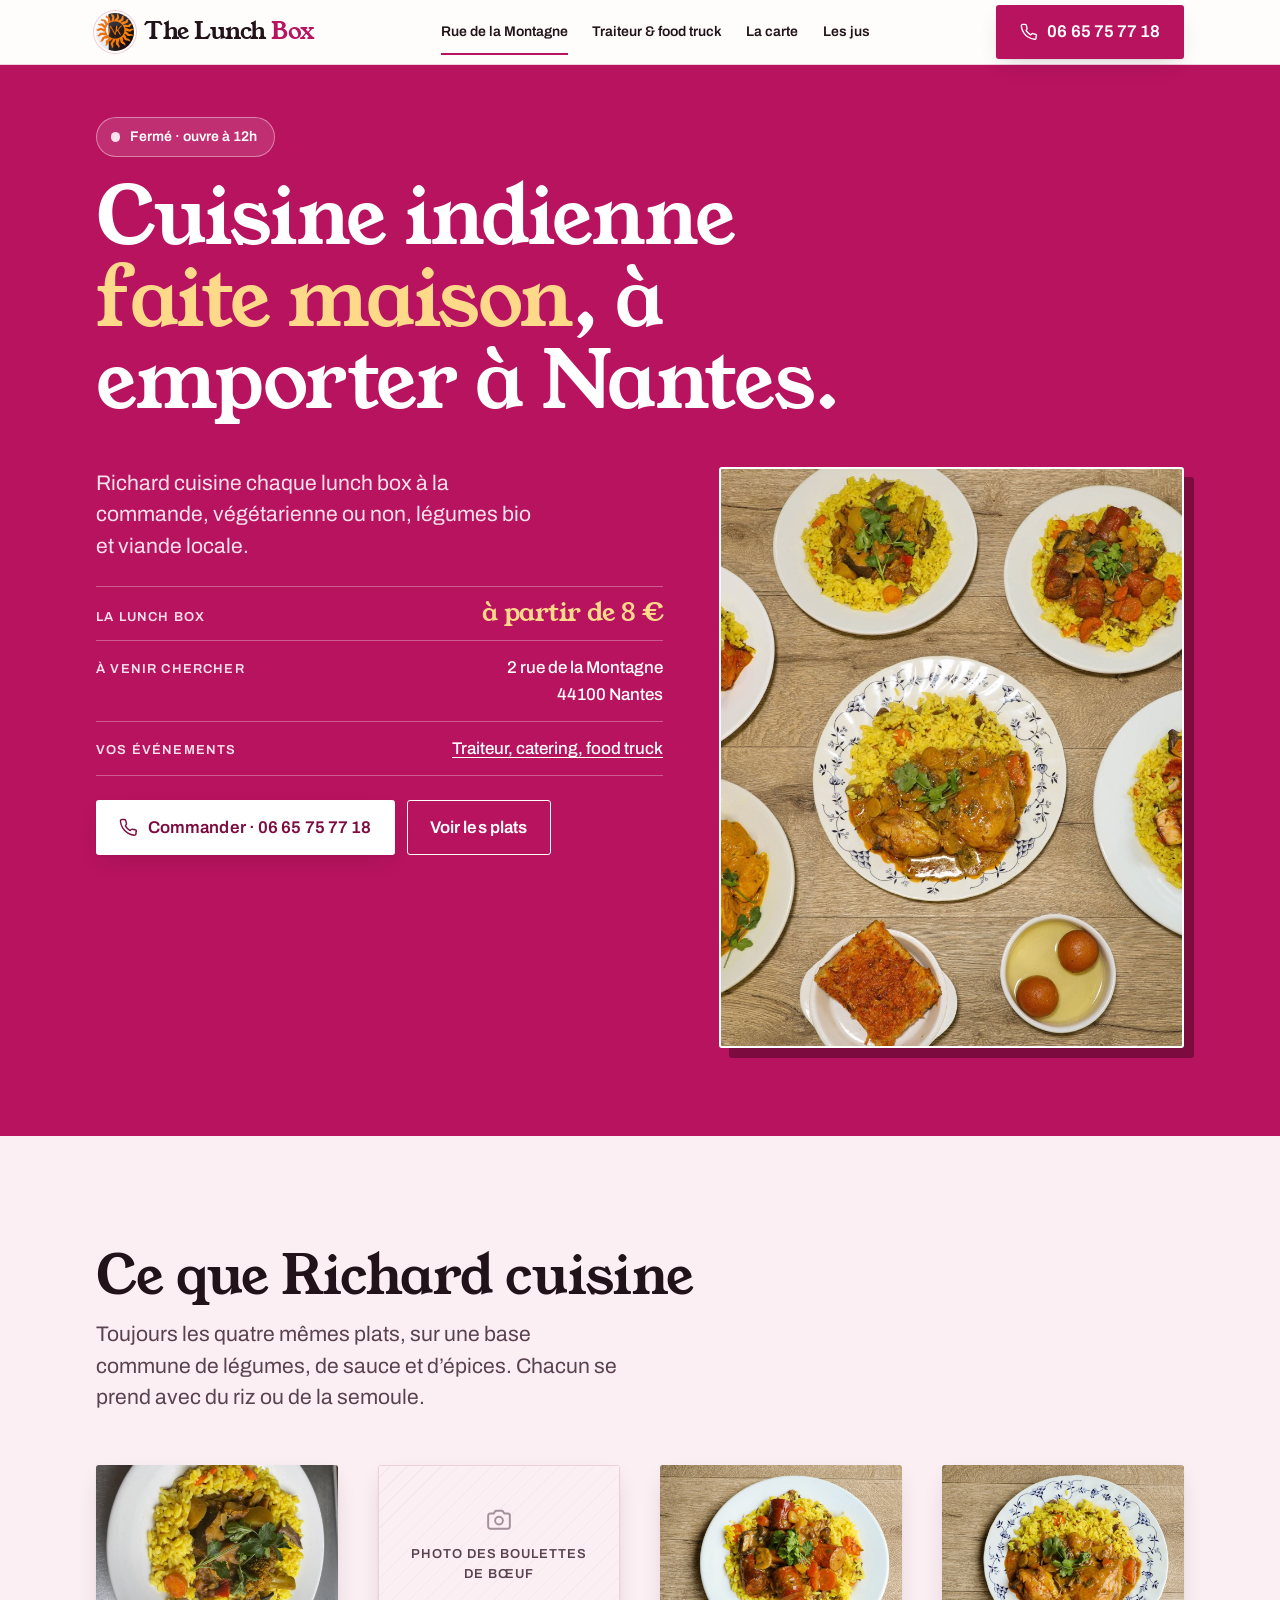
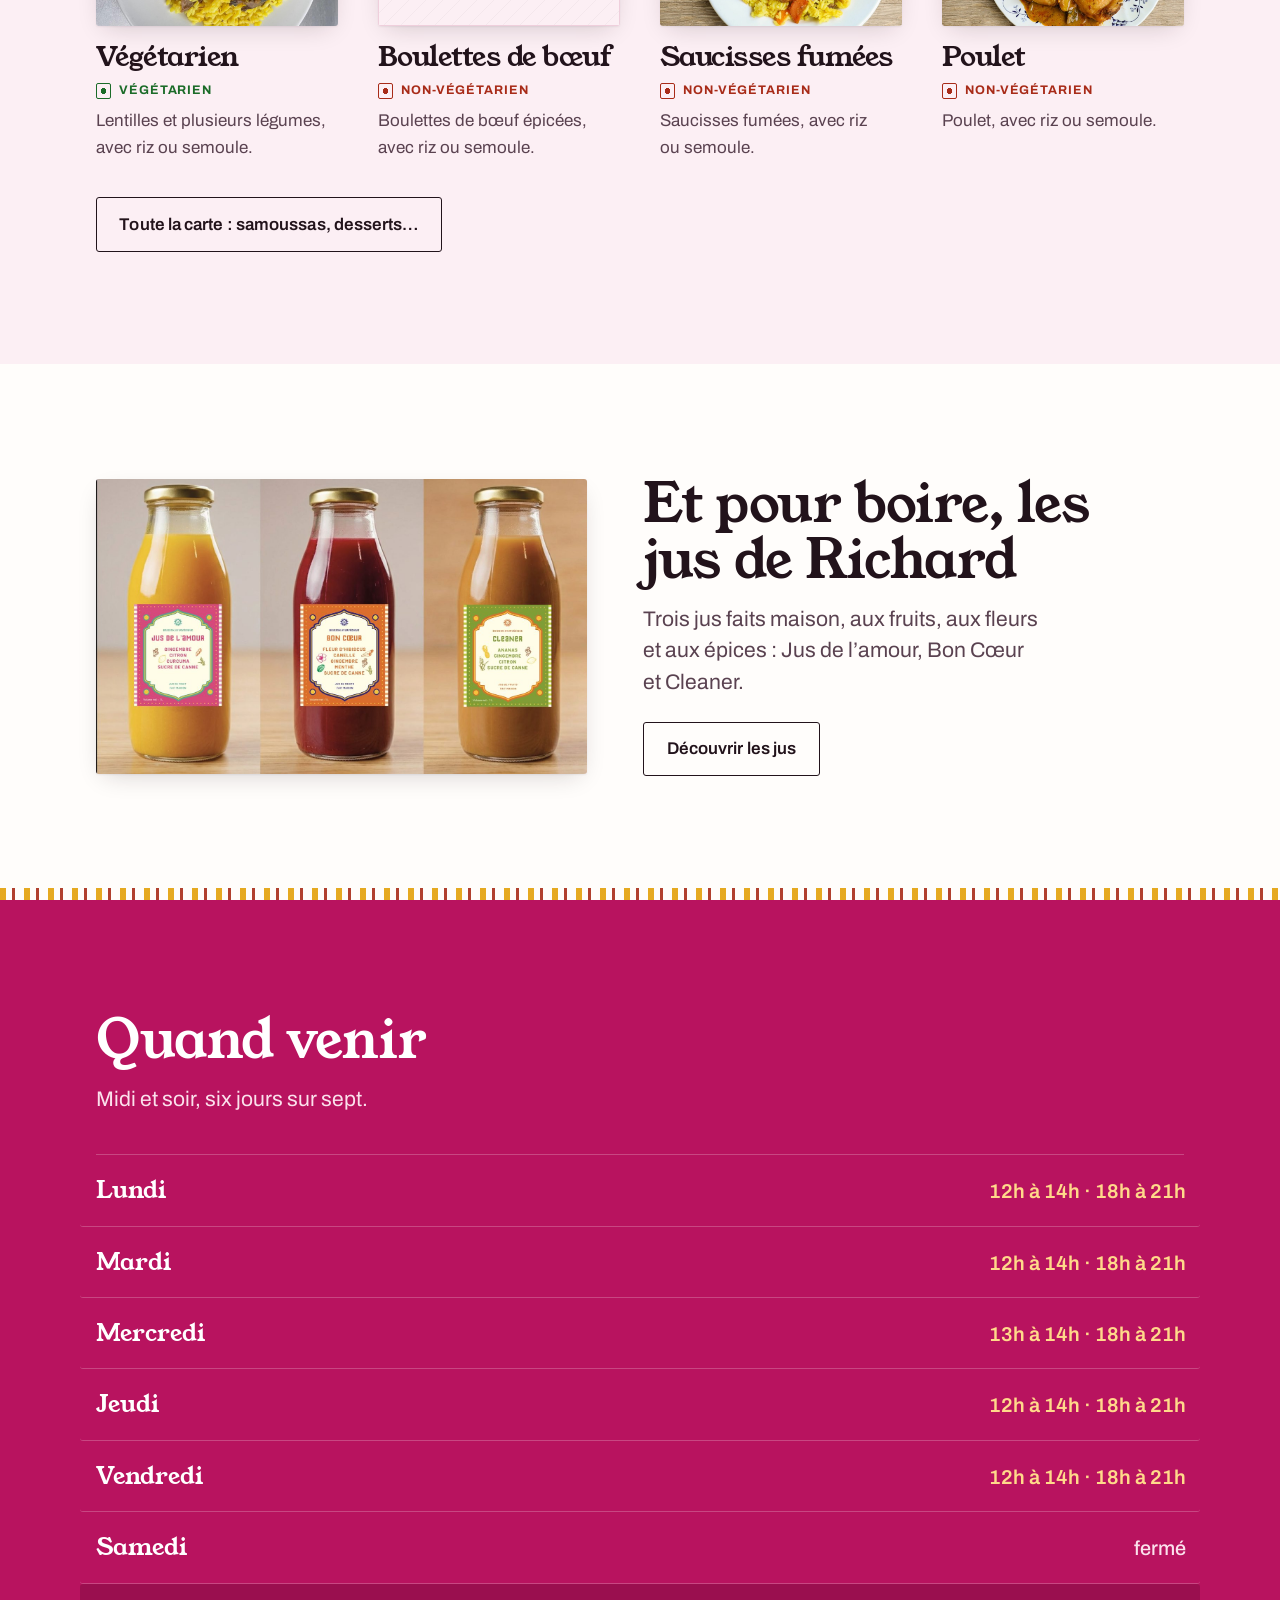
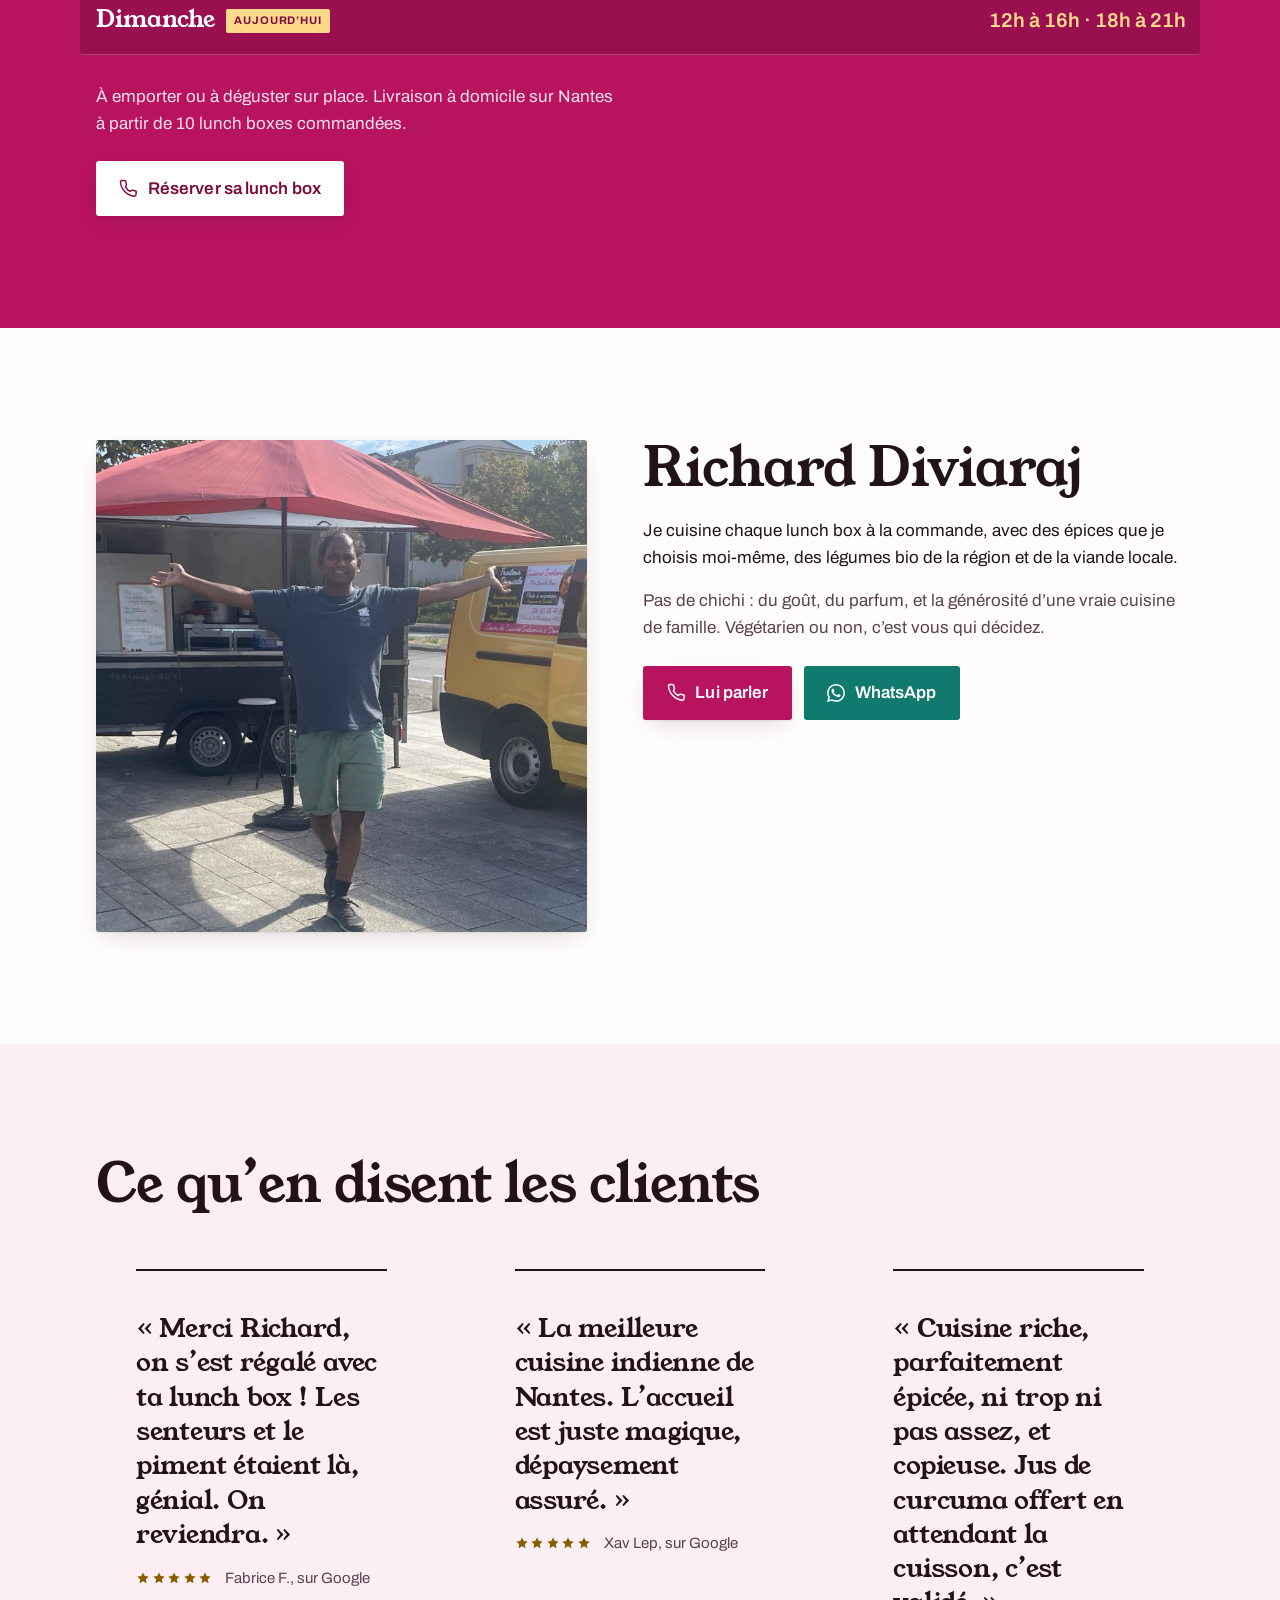
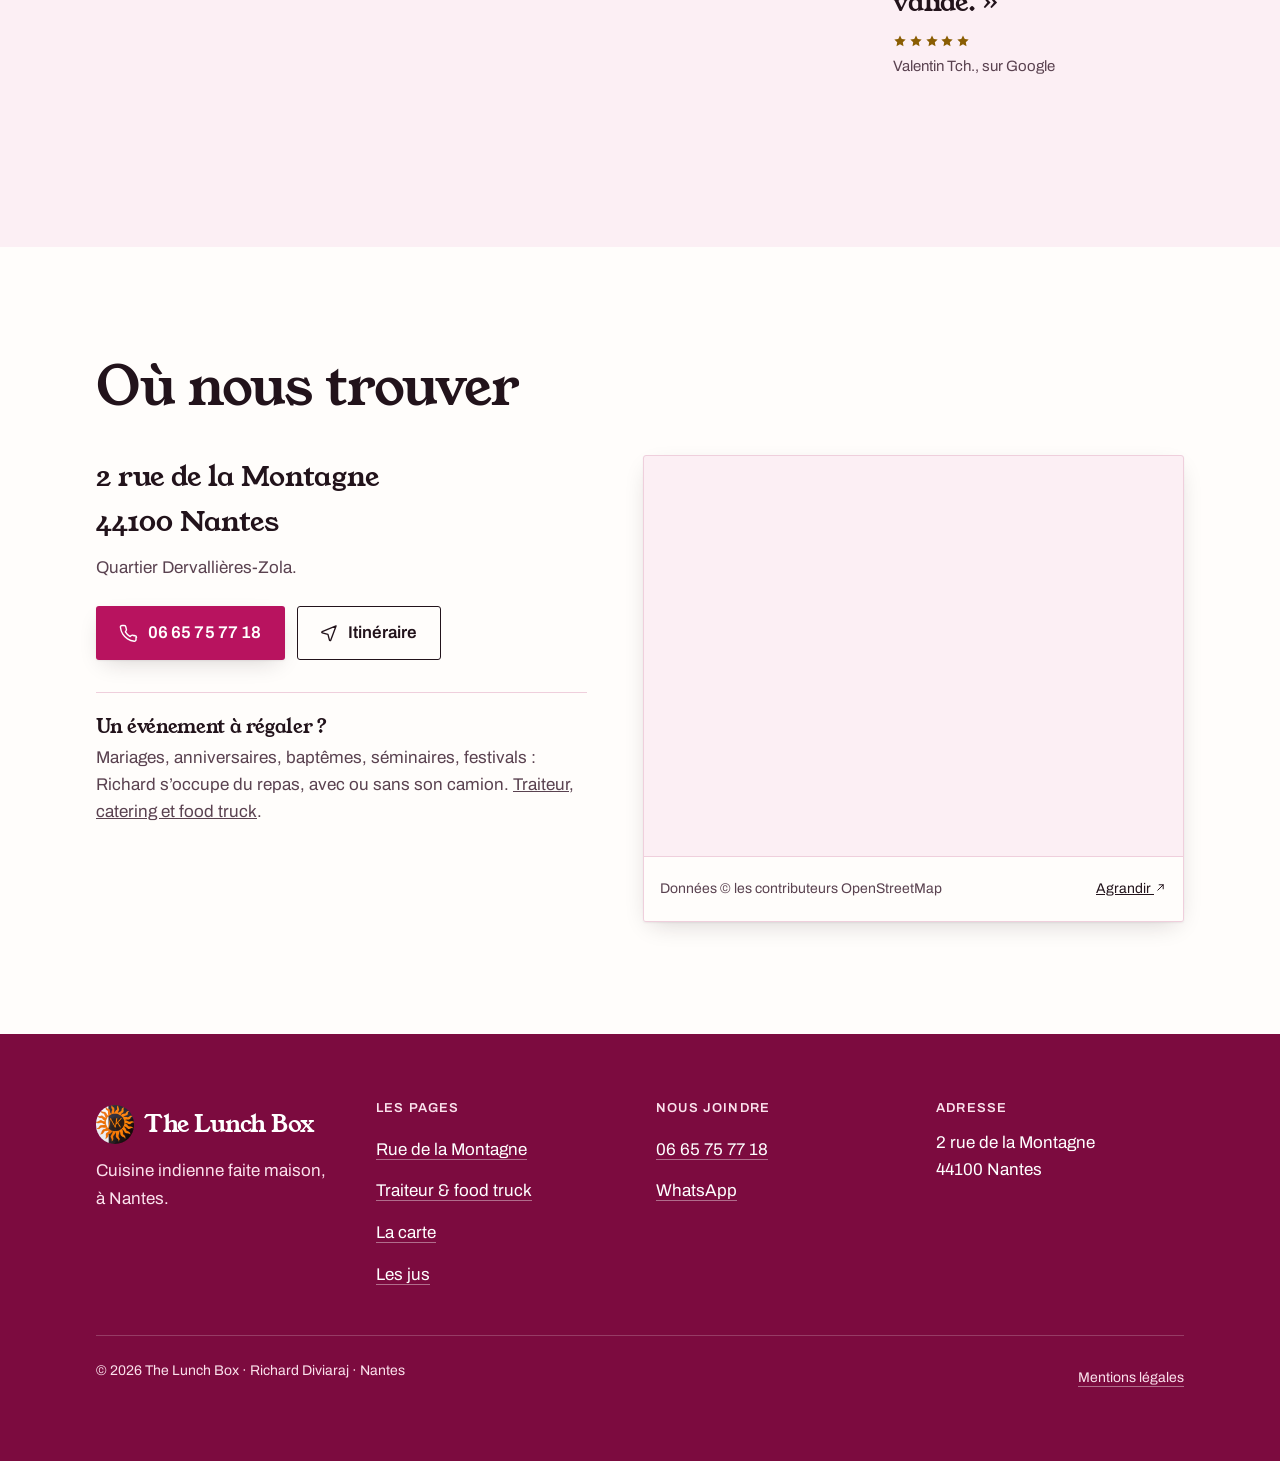
==== commit 47db0905: "Retire le samedi au Tikidiniteur et les tirets cadratins - L'information sur le Tikidiniteur était f" ====
--- a/index.html
+++ b/index.html
@@ -3,7 +3,7 @@
 <head>
 <meta charset="utf-8">
 <meta name="viewport" content="width=device-width, initial-scale=1">
-<title>The Lunch Box — cuisine indienne à emporter à Nantes, rue de la Montagne</title>
+<title>The Lunch Box, cuisine indienne à emporter à Nantes, rue de la Montagne</title>
 <meta name="description" content="Richard cuisine chaque lunch box à la commande : végétarienne ou non, avec riz ou semoule. À partir de 8 €, 2 rue de la Montagne, 44100 Nantes. Traiteur, catering et food truck. 06 65 75 77 18.">
 <link rel="canonical" href="https://thelunchbox-nantes.fr/">
 <meta name="theme-color" content="#B8135F">
@@ -15,14 +15,14 @@
 <meta property="og:type" content="restaurant">
 <meta property="og:locale" content="fr_FR">
 <meta property="og:site_name" content="The Lunch Box">
-<meta property="og:title" content="The Lunch Box — cuisine indienne à emporter à Nantes">
+<meta property="og:title" content="The Lunch Box, cuisine indienne à emporter à Nantes">
 <meta property="og:description" content="La cuisine indienne de Richard, à emporter rue de la Montagne. À partir de 8 €.">
 <meta property="og:image" content="https://thelunchbox-nantes.fr/assets/img/lunchbox.jpg">
 
 <link rel="preconnect" href="https://fonts.googleapis.com">
 <link rel="preconnect" href="https://fonts.gstatic.com" crossorigin>
 <link href="https://fonts.googleapis.com/css2?family=Young+Serif&family=Archivo:wght@400;500;600;700&display=swap" rel="stylesheet">
-<link rel="stylesheet" href="assets/css/site.css?v=2026-10-14c">
+<link rel="stylesheet" href="assets/css/site.css?v=2026-10-14d">
 
 <script type="application/ld+json">
 {
@@ -112,7 +112,7 @@
 
     <div class="hero__grid">
       <div>
-        <p class="lede muted">Richard cuisine chaque lunch box à la commande — végétarienne ou non,
+        <p class="lede muted">Richard cuisine chaque lunch box à la commande, végétarienne ou non,
           légumes bio et viande locale.</p>
 
         <dl class="facts">
@@ -219,32 +219,31 @@
       <ul class="hours">
         <li data-jour="1">
           <span class="hours__day">Lundi</span>
-          <span class="hours__time">12h — 14h<small>18h — 21h</small></span>
+          <span class="hours__time">12h à 14h<small>18h à 21h</small></span>
         </li>
         <li data-jour="2">
           <span class="hours__day">Mardi</span>
-          <span class="hours__time">12h — 14h<small>18h — 21h</small></span>
+          <span class="hours__time">12h à 14h<small>18h à 21h</small></span>
         </li>
         <li data-jour="3">
           <span class="hours__day">Mercredi</span>
-          <span class="hours__time">13h — 14h<small>18h — 21h</small></span>
+          <span class="hours__time">13h à 14h<small>18h à 21h</small></span>
         </li>
         <li data-jour="4">
           <span class="hours__day">Jeudi</span>
-          <span class="hours__time">12h — 14h<small>18h — 21h</small></span>
+          <span class="hours__time">12h à 14h<small>18h à 21h</small></span>
         </li>
         <li data-jour="5">
           <span class="hours__day">Vendredi</span>
-          <span class="hours__time">12h — 14h<small>18h — 21h</small></span>
+          <span class="hours__time">12h à 14h<small>18h à 21h</small></span>
         </li>
         <li data-jour="6" data-off>
           <span class="hours__day">Samedi</span>
           <span class="hours__time">fermé</span>
-          <span class="hours__note">Le samedi soir, Richard cuisine au restaurant Tikidiniteur, 34 rue Paul Bert.</span>
         </li>
         <li data-jour="0">
           <span class="hours__day">Dimanche</span>
-          <span class="hours__time">12h — 16h<small>18h — 21h</small></span>
+          <span class="hours__time">12h à 16h<small>18h à 21h</small></span>
         </li>
       </ul>
 
@@ -352,7 +351,7 @@
       <div class="contact__grid" style="margin-top:clamp(1.75rem,4vw,2.5rem)">
         <div>
           <p class="t-item" style="font-family:var(--display)">2 rue de la Montagne<br>44100 Nantes</p>
-          <p class="muted" style="margin-top:.6rem">Quartier Dervallières — Zola.</p>
+          <p class="muted" style="margin-top:.6rem">Quartier Dervallières-Zola.</p>
 
           <div class="stack">
             <a class="btn btn--go" href="tel:+33665757718">
@@ -493,15 +492,8 @@
     }
   }
 
-  /* Samedi soir : Richard cuisine, mais au Tikidiniteur. */
-  if (t.jour === 6 && t.min >= 960) {
-    pastille.setAttribute('data-open', 'bientot');
-    texte.textContent = 'Ce soir, Richard cuisine au Tikidiniteur, 34 rue Paul Bert';
-    return marquerAujourdhui(t.jour);
-  }
-
   /* Sinon : le prochain service, dans les sept jours qui viennent.
-     On compte en jours de calendrier, pas en minutes écoulées — sinon un
+     On compte en jours de calendrier, pas en minutes écoulées, sinon un
      service à 46 h passe pour « demain ». */
   var meilleur = null, ecart, jours;
   for (i = 0; i < SERVICES.length; i++) {
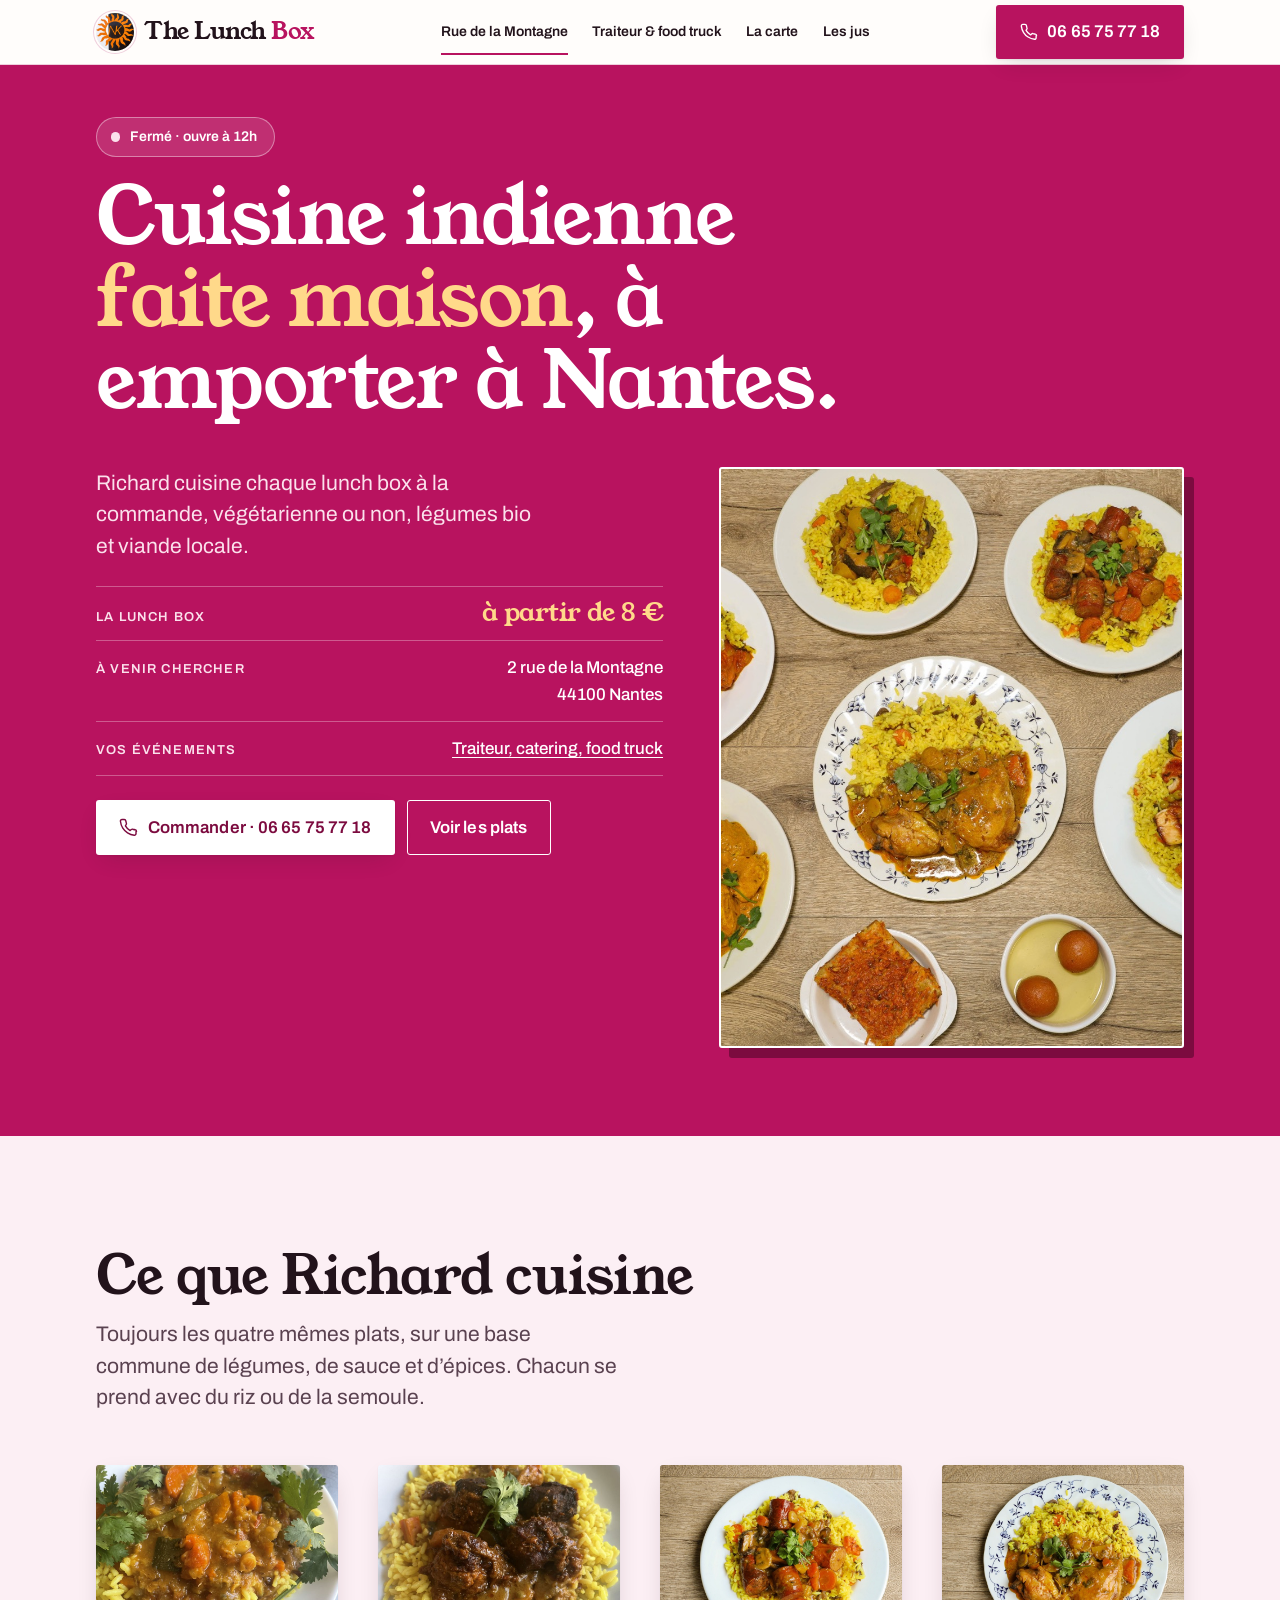
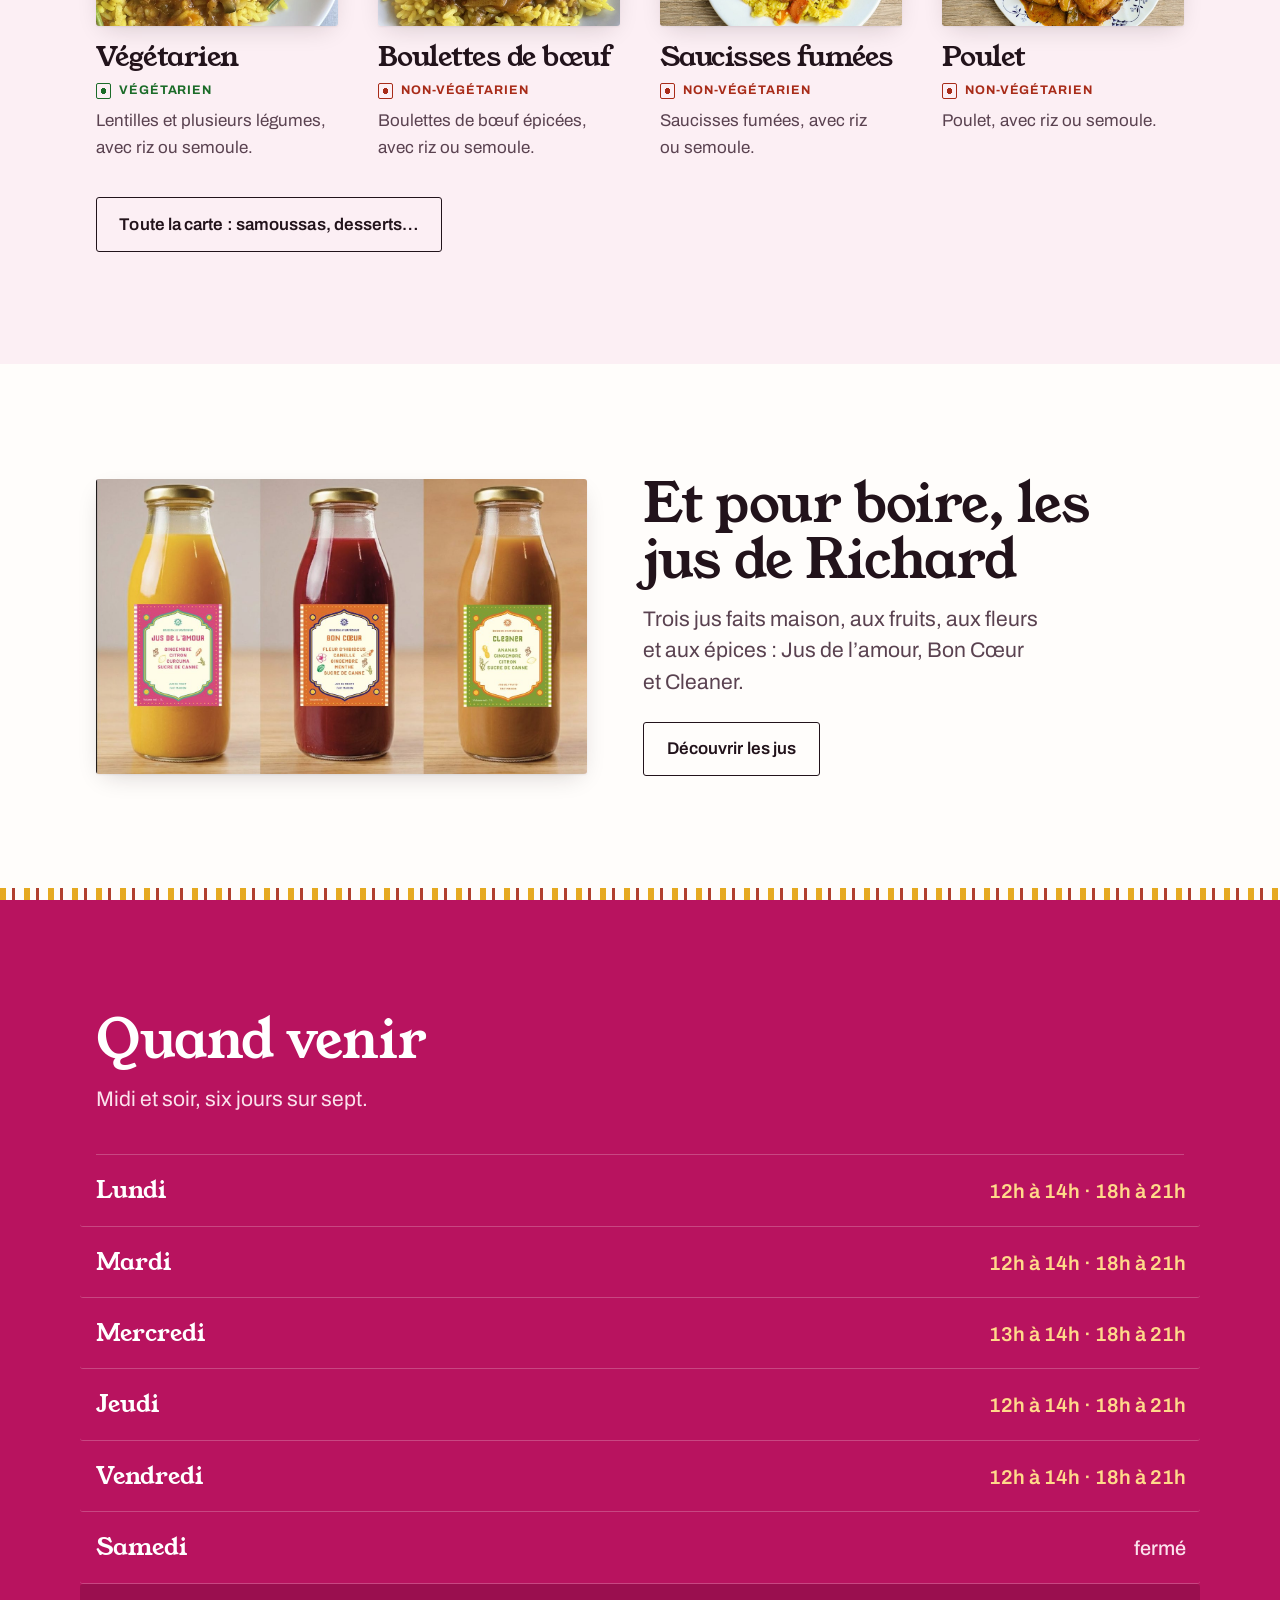
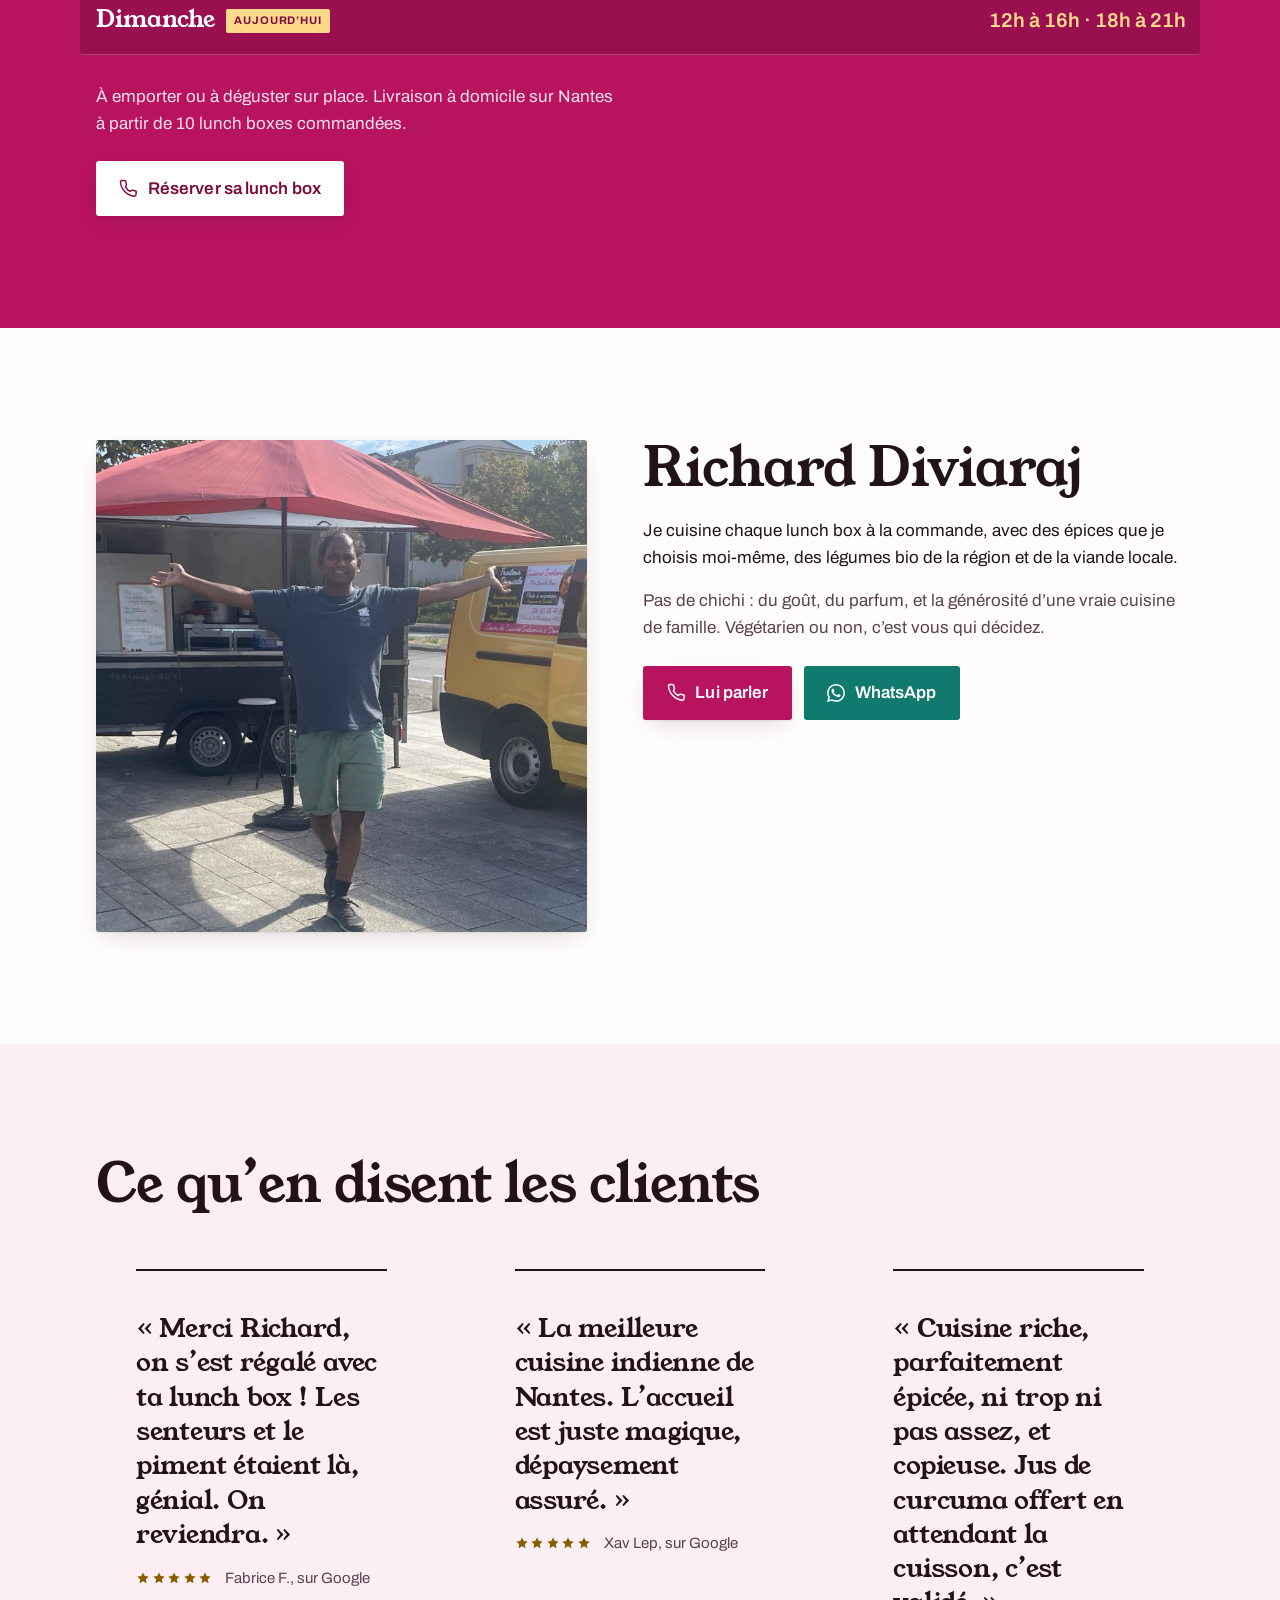
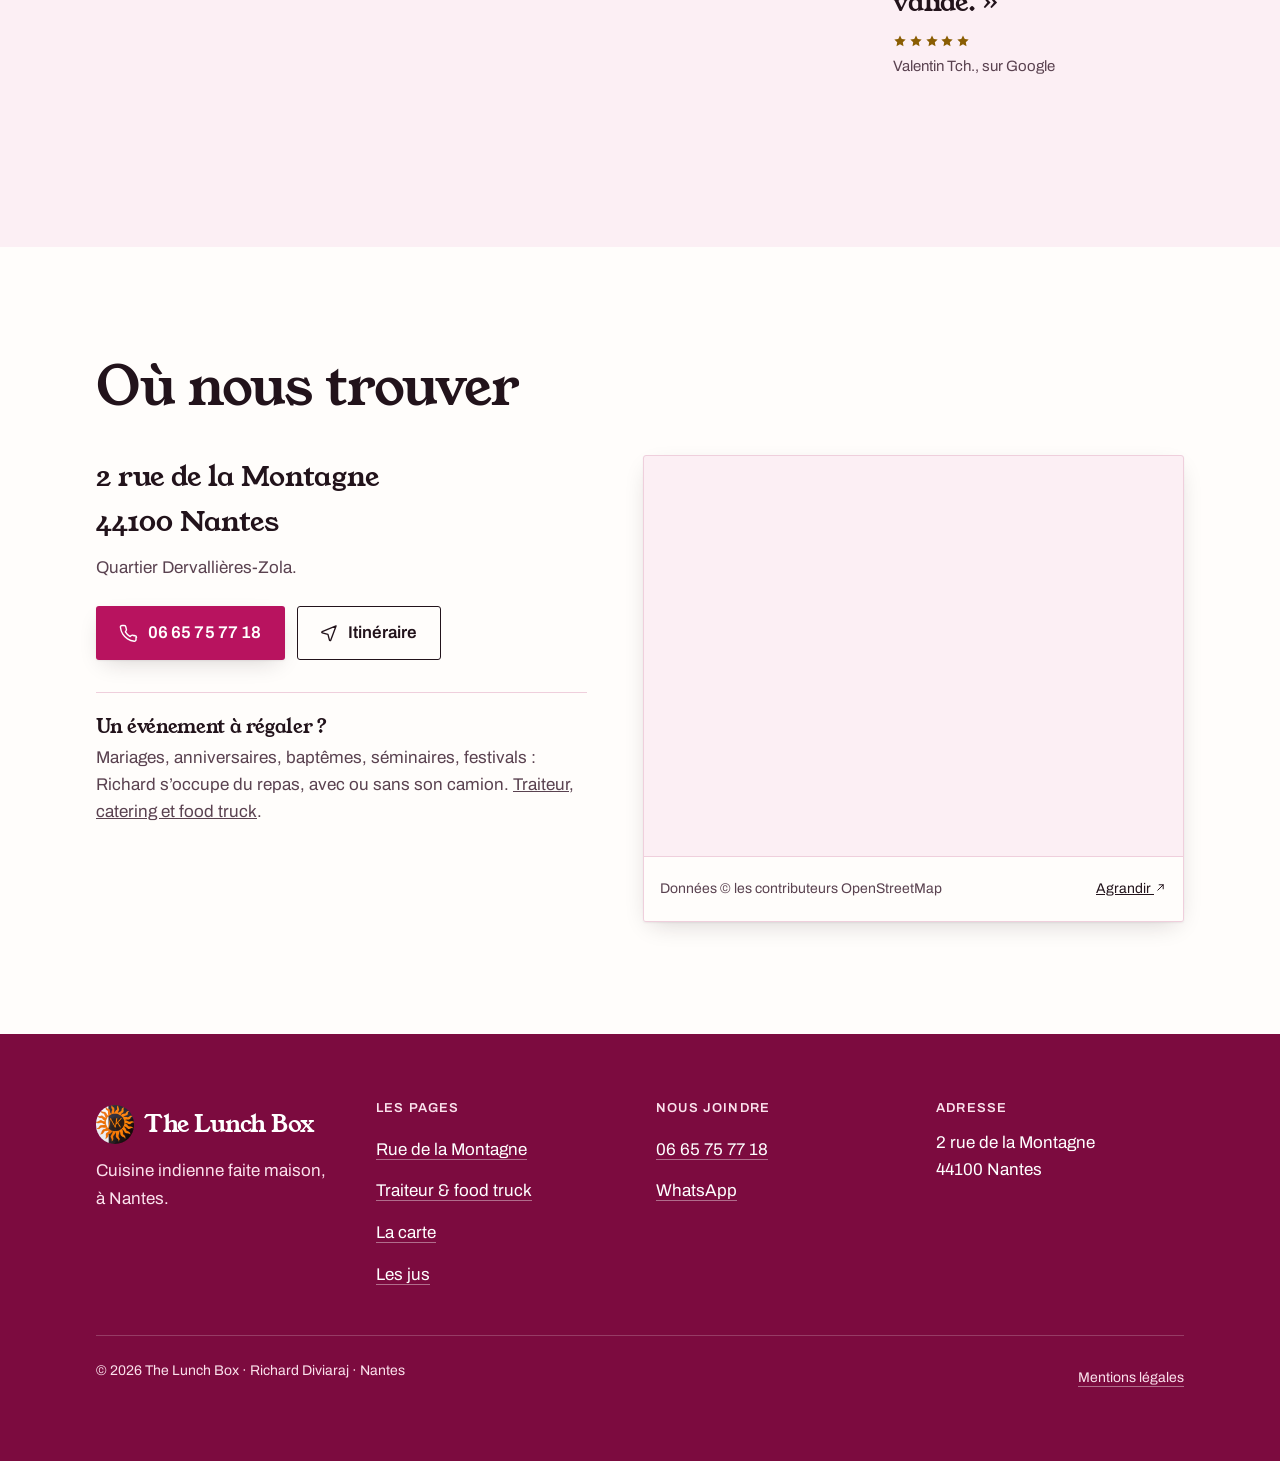
==== commit a0703267: "Ajoute les photos des boulettes, du végétarien et du gâteau au chocolat Photos envoyées par Richard " ====
--- a/index.html
+++ b/index.html
@@ -147,7 +147,7 @@
       <div class="dishes">
         <article class="dish">
           <figure class="shot shot--wide">
-            <img src="assets/img/vegetarien.jpg" alt="Plat végétarien, légumes et champignons sur du riz safrané" width="900" height="600" loading="lazy" decoding="async">
+            <img src="assets/img/vegetarien.jpg" alt="Plat végétarien aux lentilles, carottes, courgette et haricots verts sur du riz safrané" width="900" height="600" loading="lazy" decoding="async">
           </figure>
           <h3 class="t-item">Végétarien</h3>
           <p class="mark-veg" data-veg="oui">Végétarien</p>
@@ -156,11 +156,7 @@
 
         <article class="dish">
           <figure class="shot shot--wide">
-            <!-- REMPLACER PAR : <img src="assets/img/boeuf.jpg" alt="Boulettes de bœuf épicées" width="900" height="600"> -->
-            <span class="shot__todo">
-              <svg width="26" height="26" viewBox="0 0 24 24" aria-hidden="true"><use href="#i-camera"/></svg>
-              <span>Photo des boulettes de bœuf</span>
-            </span>
+            <img src="assets/img/boeuf.jpg" alt="Boulettes de bœuf en sauce sur du riz safrané, avec de la coriandre" width="900" height="600" loading="lazy" decoding="async">
           </figure>
           <h3 class="t-item">Boulettes de bœuf</h3>
           <p class="mark-veg" data-veg="non">Non-végétarien</p>
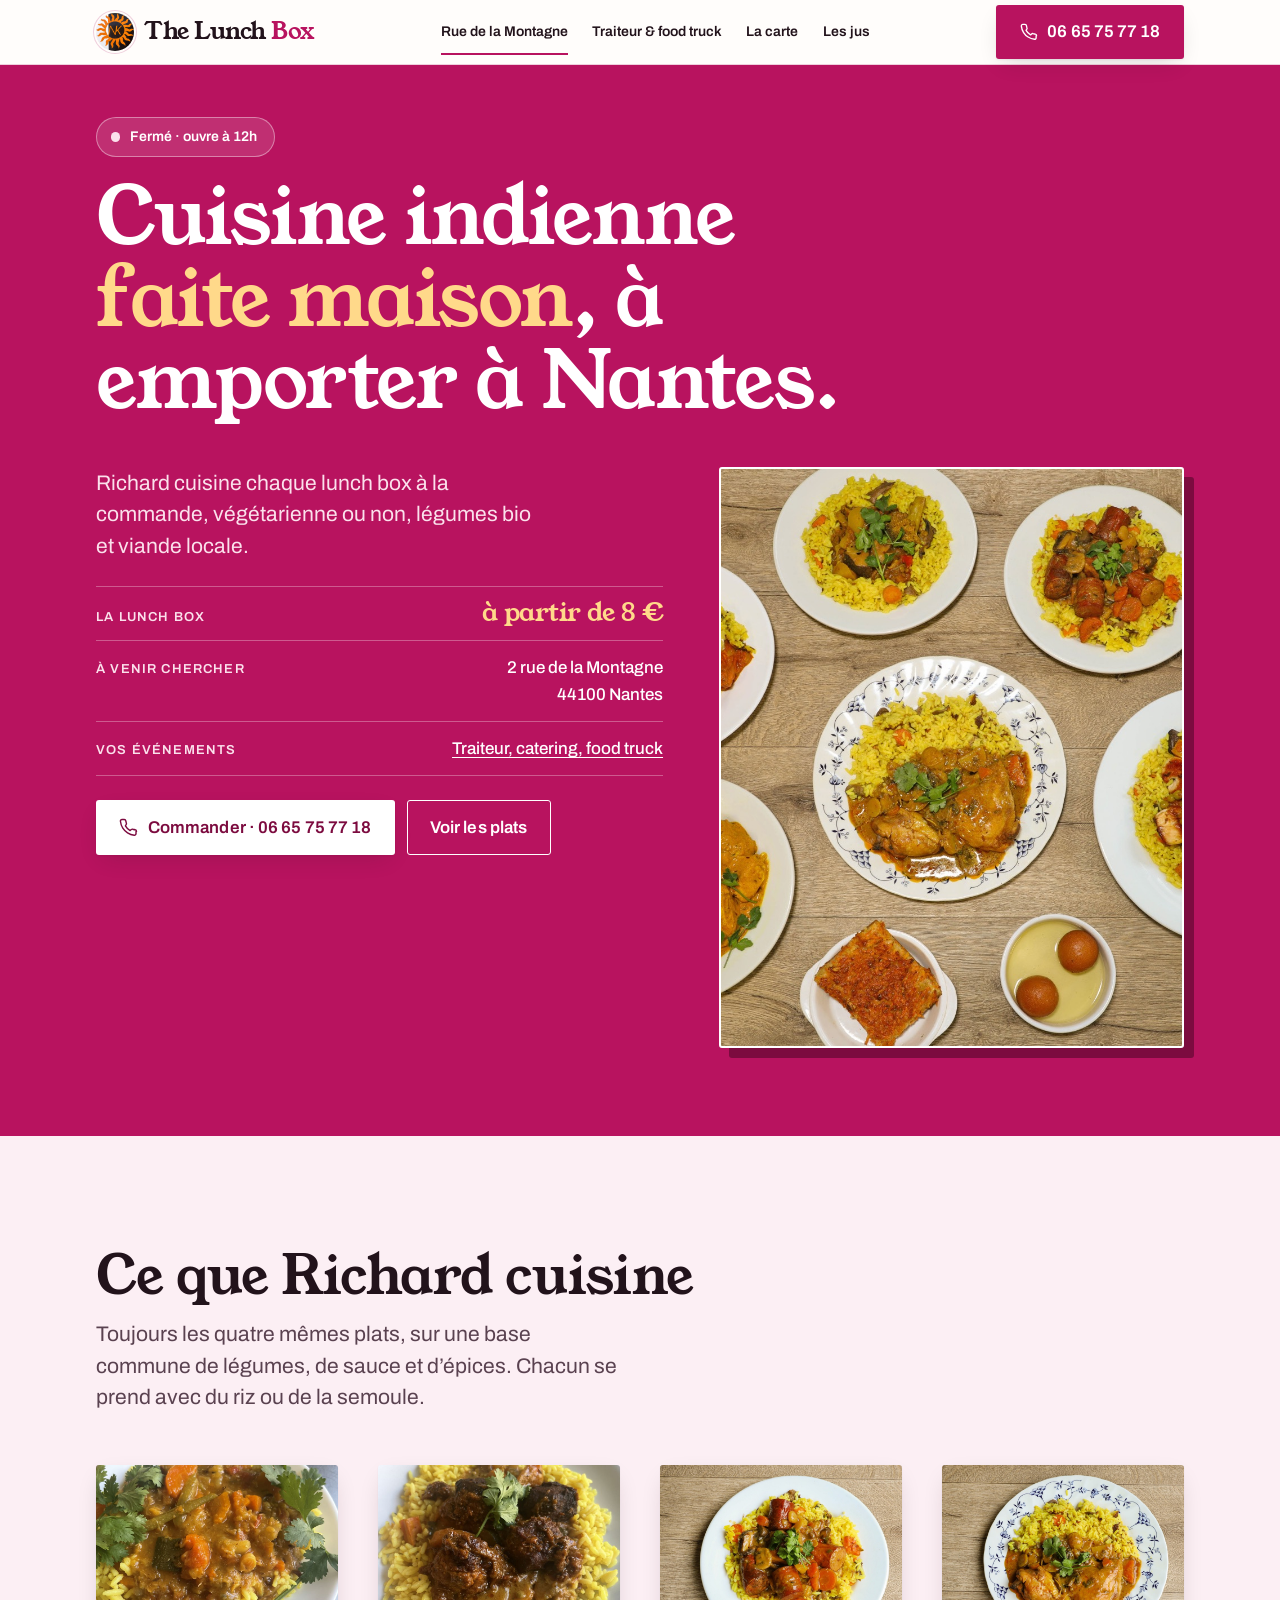
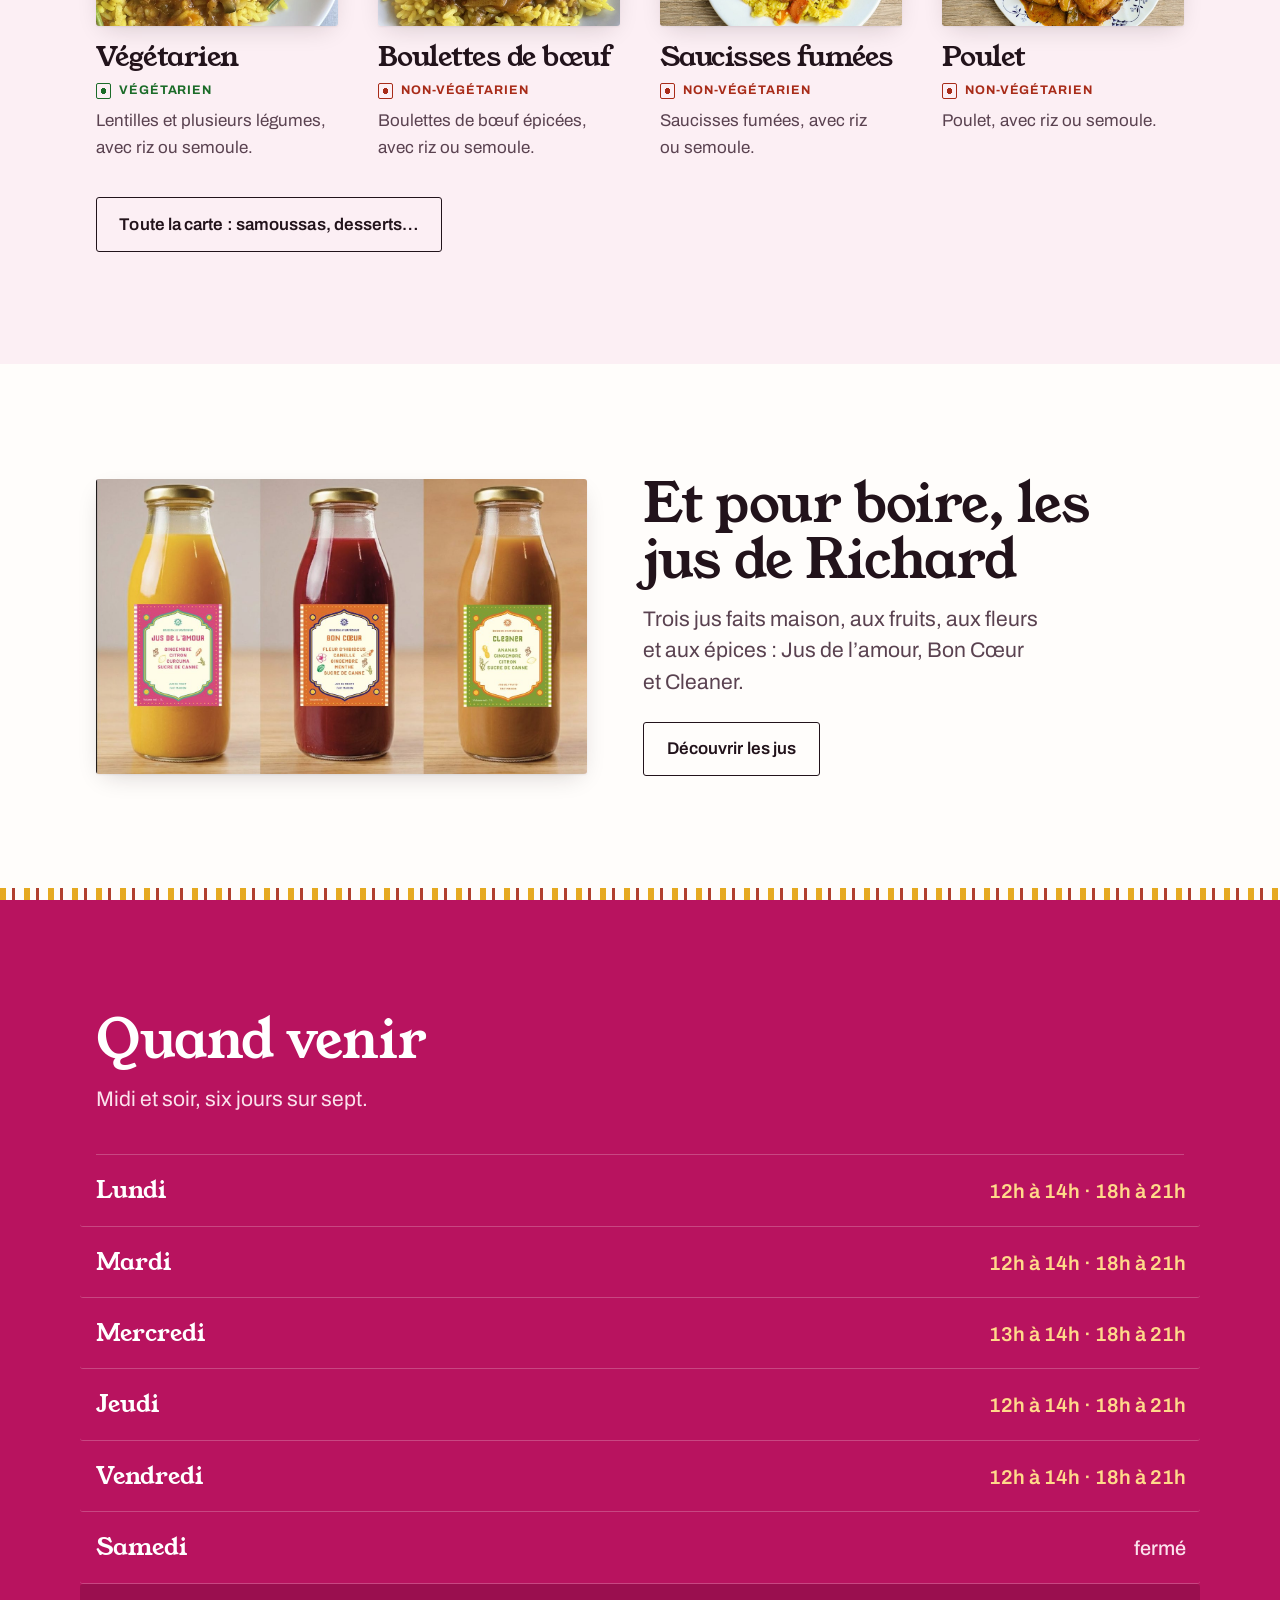
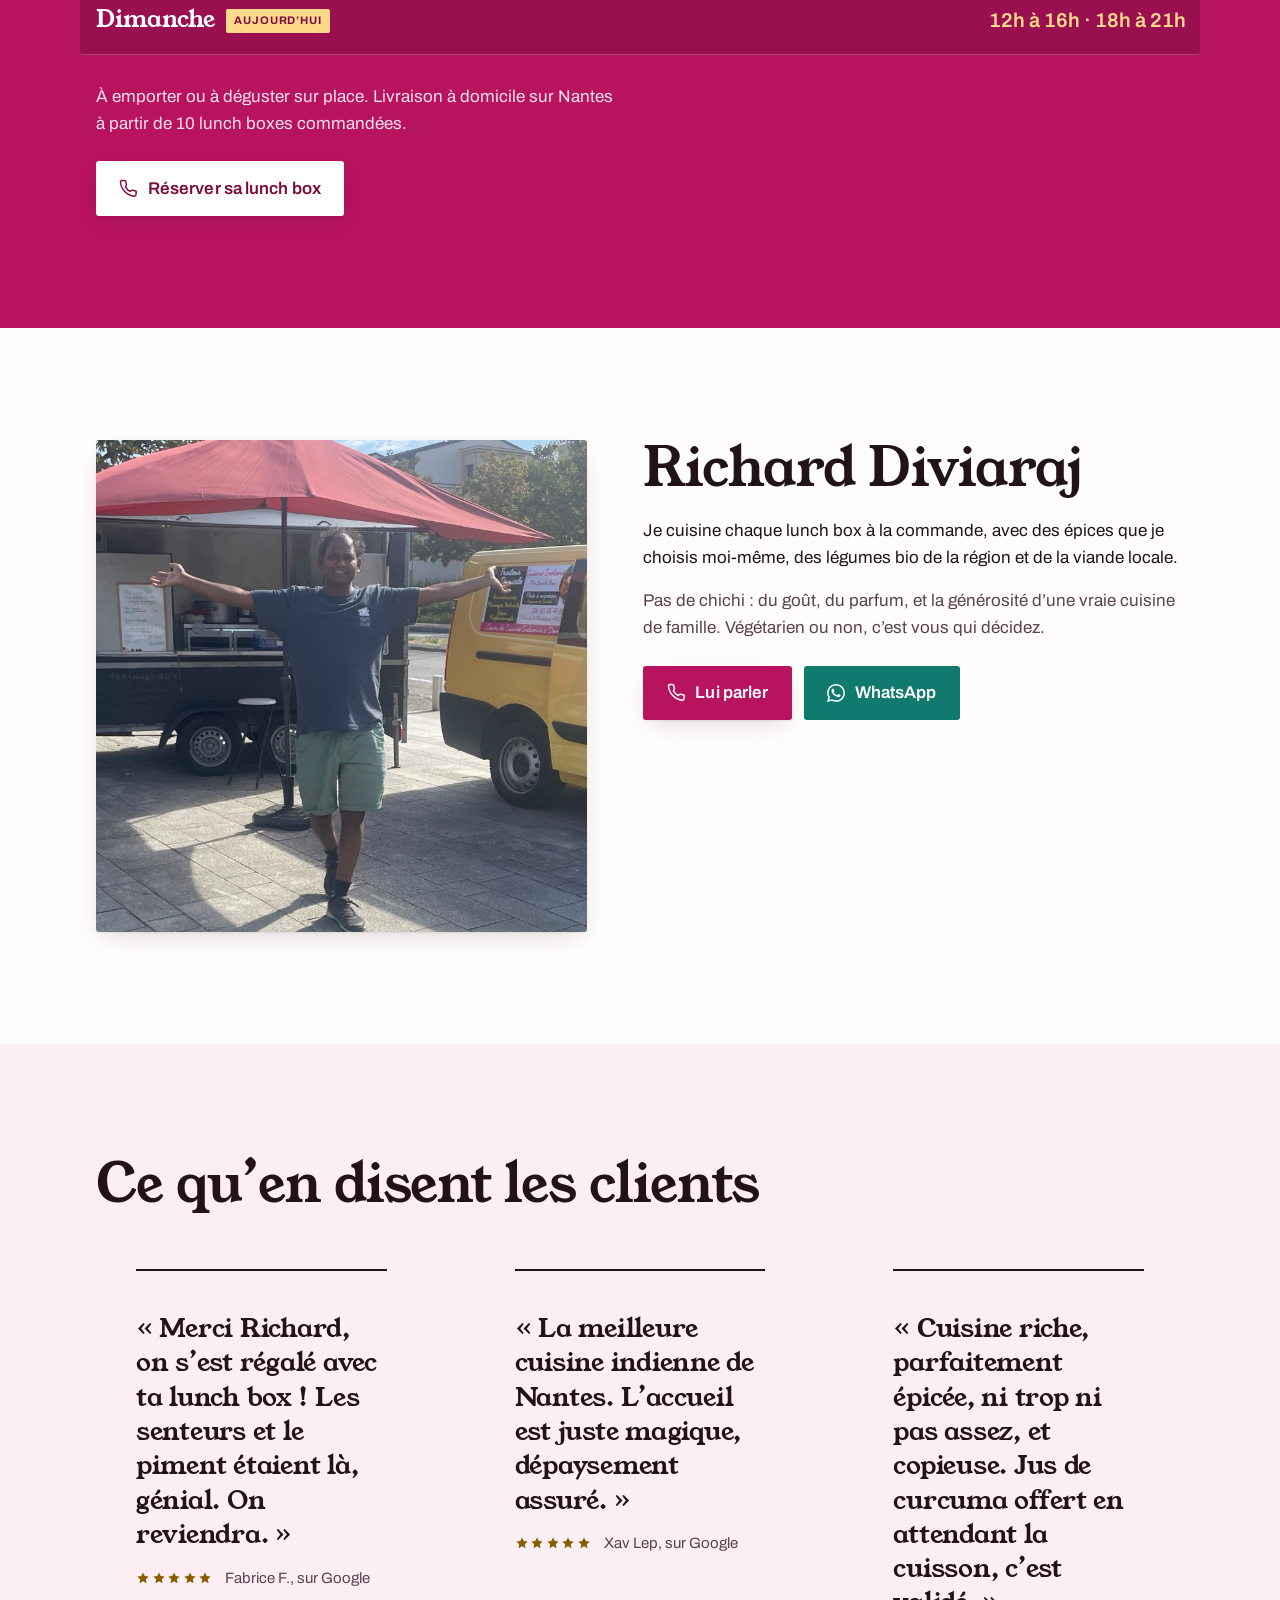
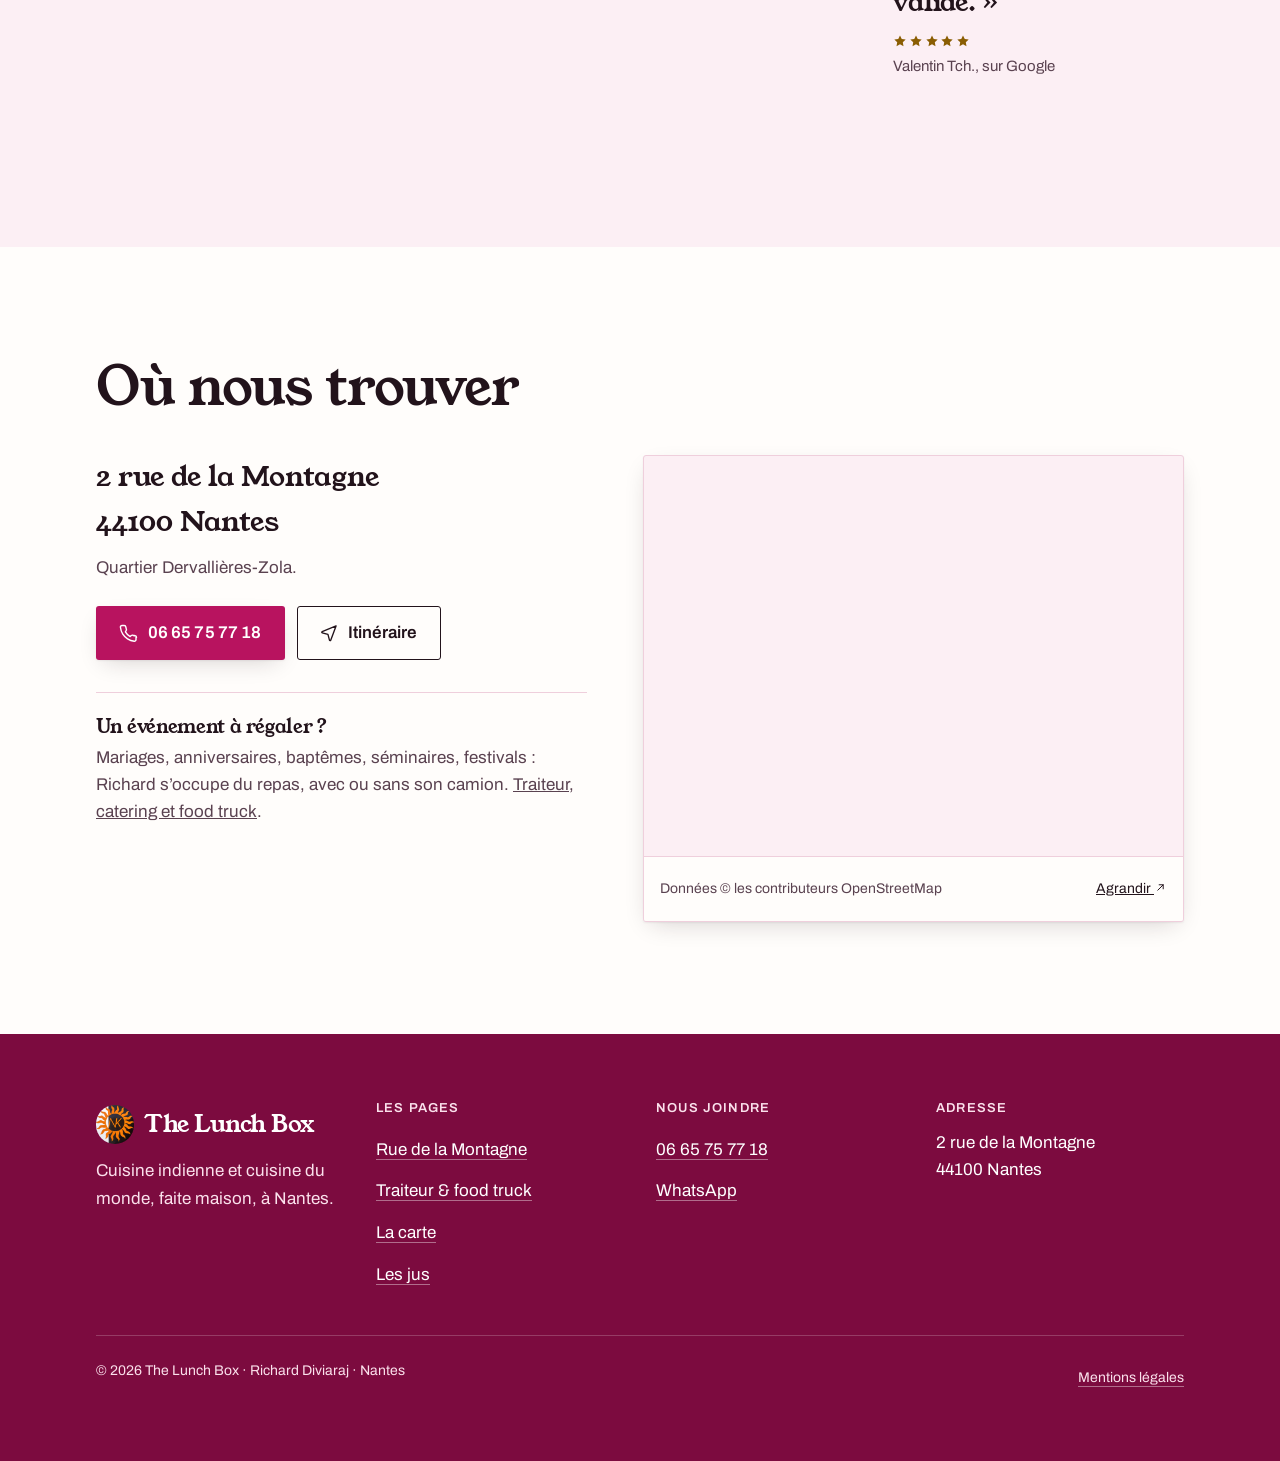
==== commit 71b4ca52: "Complète la carte avec les plats de Richard et le prix des jus Entrées, plats, desserts et lassi ajo" ====
--- a/index.html
+++ b/index.html
@@ -4,7 +4,7 @@
 <meta charset="utf-8">
 <meta name="viewport" content="width=device-width, initial-scale=1">
 <title>The Lunch Box, cuisine indienne à emporter à Nantes, rue de la Montagne</title>
-<meta name="description" content="Richard cuisine chaque lunch box à la commande : végétarienne ou non, avec riz ou semoule. À partir de 8 €, 2 rue de la Montagne, 44100 Nantes. Traiteur, catering et food truck. 06 65 75 77 18.">
+<meta name="description" content="Richard cuisine chaque lunch box à la commande : végétarienne ou non, avec riz ou semoule. Cuisine indienne et cuisine du monde à partir de 8 €, 2 rue de la Montagne, 44100 Nantes. Traiteur, buffet, catering et food truck. 06 65 75 77 18.">
 <link rel="canonical" href="https://thelunchbox-nantes.fr/">
 <meta name="theme-color" content="#B8135F">
 <link rel="icon" href="favicon.ico" sizes="any">
@@ -22,7 +22,7 @@
 <link rel="preconnect" href="https://fonts.googleapis.com">
 <link rel="preconnect" href="https://fonts.gstatic.com" crossorigin>
 <link href="https://fonts.googleapis.com/css2?family=Young+Serif&family=Archivo:wght@400;500;600;700&display=swap" rel="stylesheet">
-<link rel="stylesheet" href="assets/css/site.css?v=2026-10-14d">
+<link rel="stylesheet" href="assets/css/site.css?v=2026-10-15a">
 
 <script type="application/ld+json">
 {
@@ -32,8 +32,8 @@
   "url": "https://thelunchbox-nantes.fr/",
   "logo": "https://thelunchbox-nantes.fr/assets/img/logo-nk.jpg",
   "image": "https://thelunchbox-nantes.fr/assets/img/lunchbox.jpg",
-  "description": "Cuisine indienne faite maison à emporter, végétarienne et non-végétarienne, à Nantes. Traiteur, catering et food truck sur devis.",
-  "servesCuisine": ["Indienne", "Indienne du Sud"],
+  "description": "Cuisine indienne et cuisine du monde, faite maison, à emporter, végétarienne et non-végétarienne, à Nantes. Traiteur, buffet, catering et food truck sur devis.",
+  "servesCuisine": ["Indienne", "Indienne du Sud", "Cuisine du monde"],
   "priceRange": "€",
   "currenciesAccepted": "EUR",
   "telephone": "+33665757718",
@@ -390,7 +390,7 @@
     <div class="foot__grid">
       <div>
         <p class="mark" style="margin-bottom:.4rem"><img src="assets/img/logo-nk.jpg" alt="" width="40" height="40" loading="lazy">The Lunch Box</p>
-        <p class="muted">Cuisine indienne faite maison, à Nantes.</p>
+        <p class="muted">Cuisine indienne et cuisine du monde, faite maison, à Nantes.</p>
       </div>
       <div>
         <p class="label">Les pages</p>
--- a/assets/css/site.css
+++ b/assets/css/site.css
@@ -757,3 +757,33 @@
 /* Sur petit écran, les intitulés du menu se raccourcissent pour que les
    quatre pages tiennent sur une ligne : « Montagne », « Traiteur ». */
 @media (max-width: 33.999rem) { .nav__plus { display: none; } .nav { gap: 1.1rem; } }
+
+/* --- Carte : les plats sans photo ---------------------------------------- */
+/* Une liste nue, en filets, sous les cartes photo : pas d'emplacement vide. */
+.menu-list {
+  display: grid;
+  column-gap: 2.5rem;
+  margin-top: 1.75rem;
+  border-top: 1px solid var(--paper-edge);
+}
+@media (min-width: 46rem) { .menu-list { grid-template-columns: repeat(2, 1fr); } }
+@media (min-width: 64rem) { .menu-list { grid-template-columns: repeat(3, 1fr); } }
+.menu-list li {
+  display: flex;
+  align-items: baseline;
+  justify-content: space-between;
+  gap: 1rem;
+  padding-block: .9rem;
+  border-bottom: 1px solid var(--paper-edge);
+  font-family: var(--display);
+  font-size: clamp(1.1rem, 1rem + .45vw, 1.3rem);
+  line-height: 1.3;
+}
+.menu-list small {
+  display: block;
+  margin-top: .2rem;
+  font-family: var(--text);
+  font-size: .875rem;
+  color: var(--ink-soft);
+}
+.menu-list__price { color: var(--brand); white-space: nowrap; }
